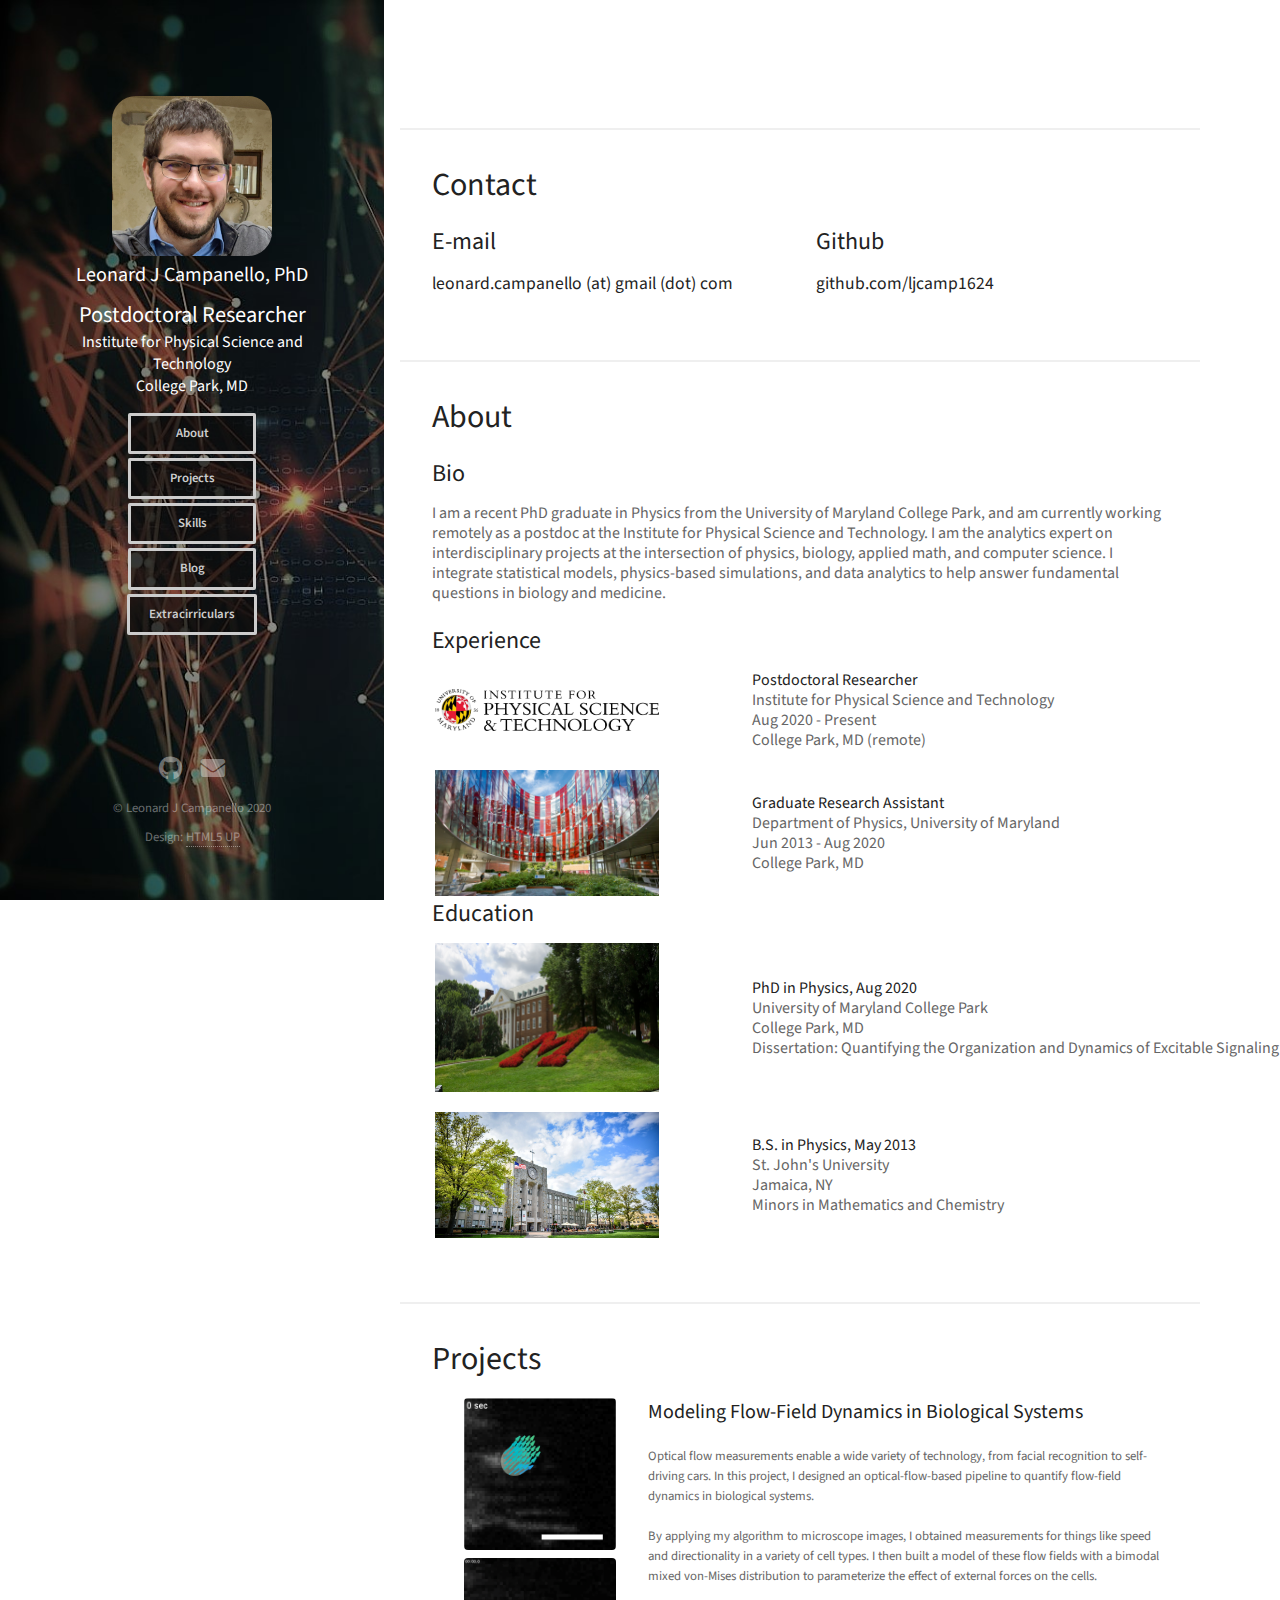
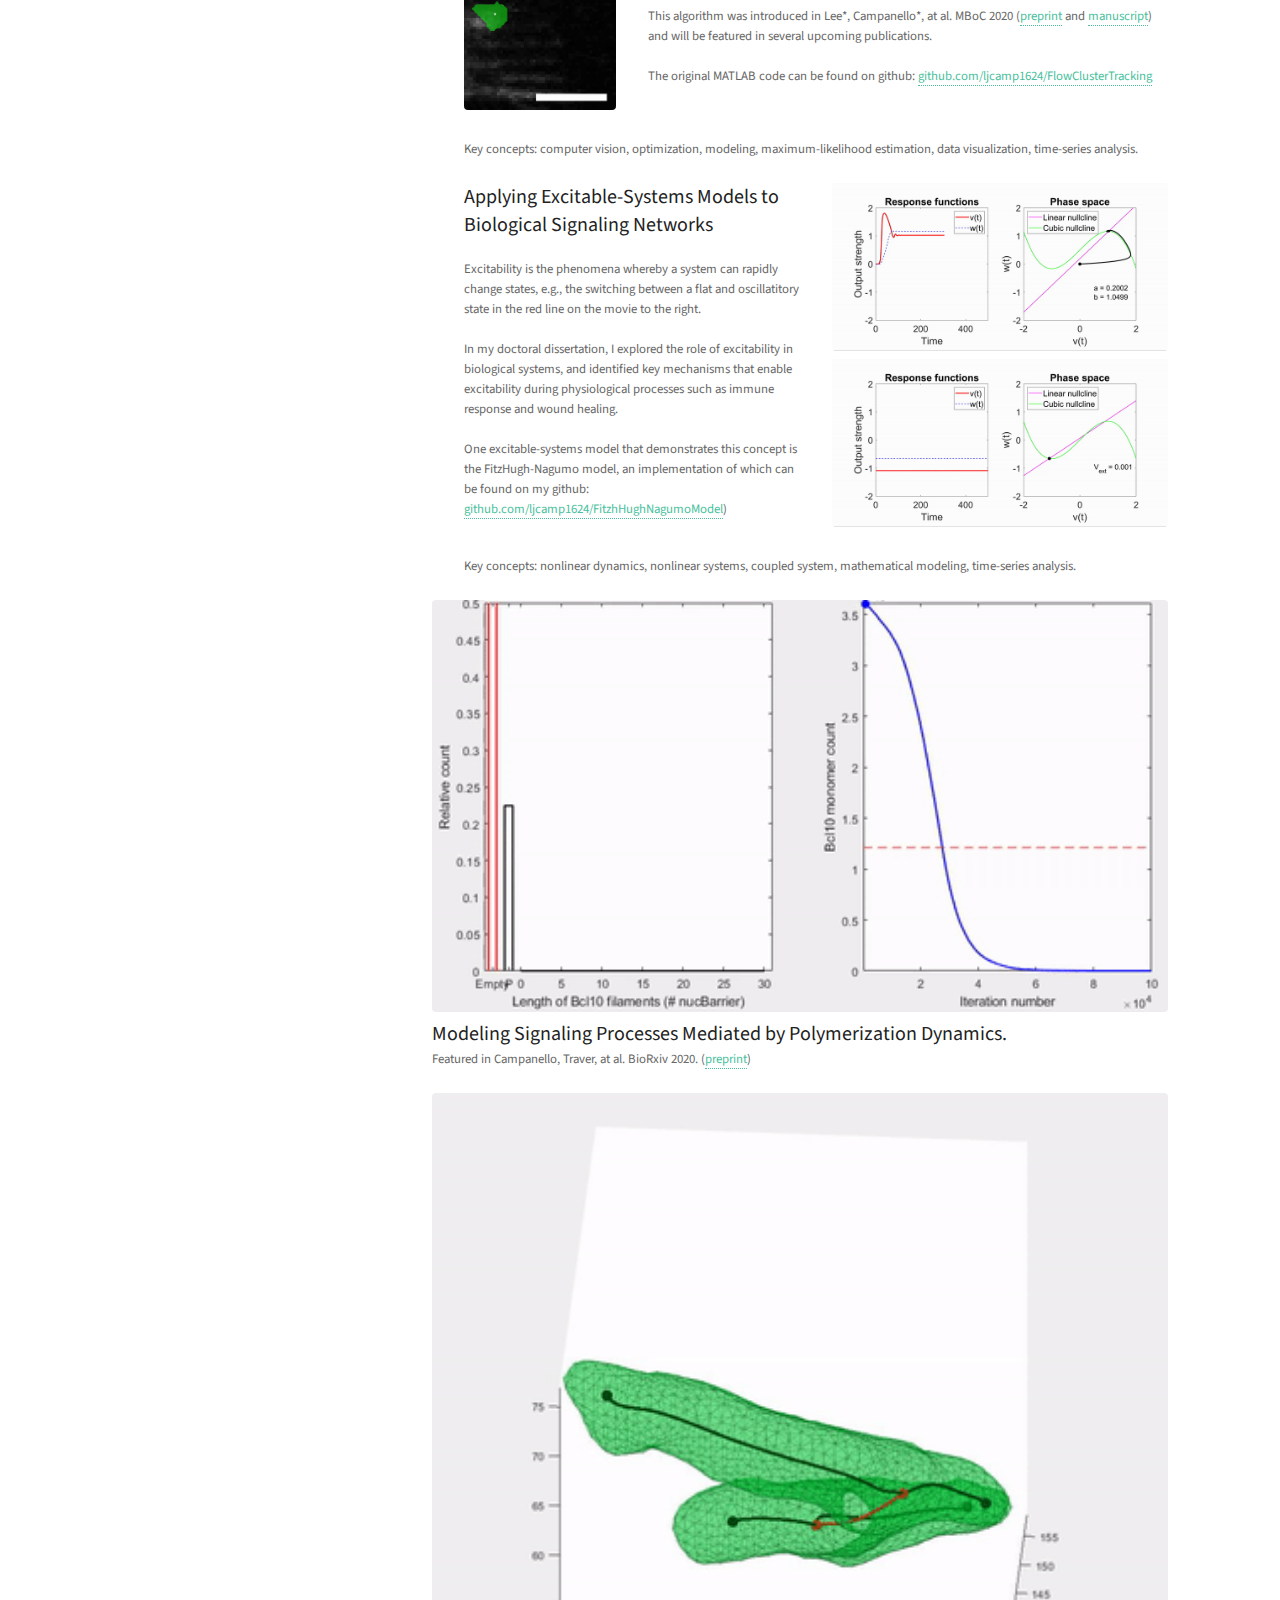
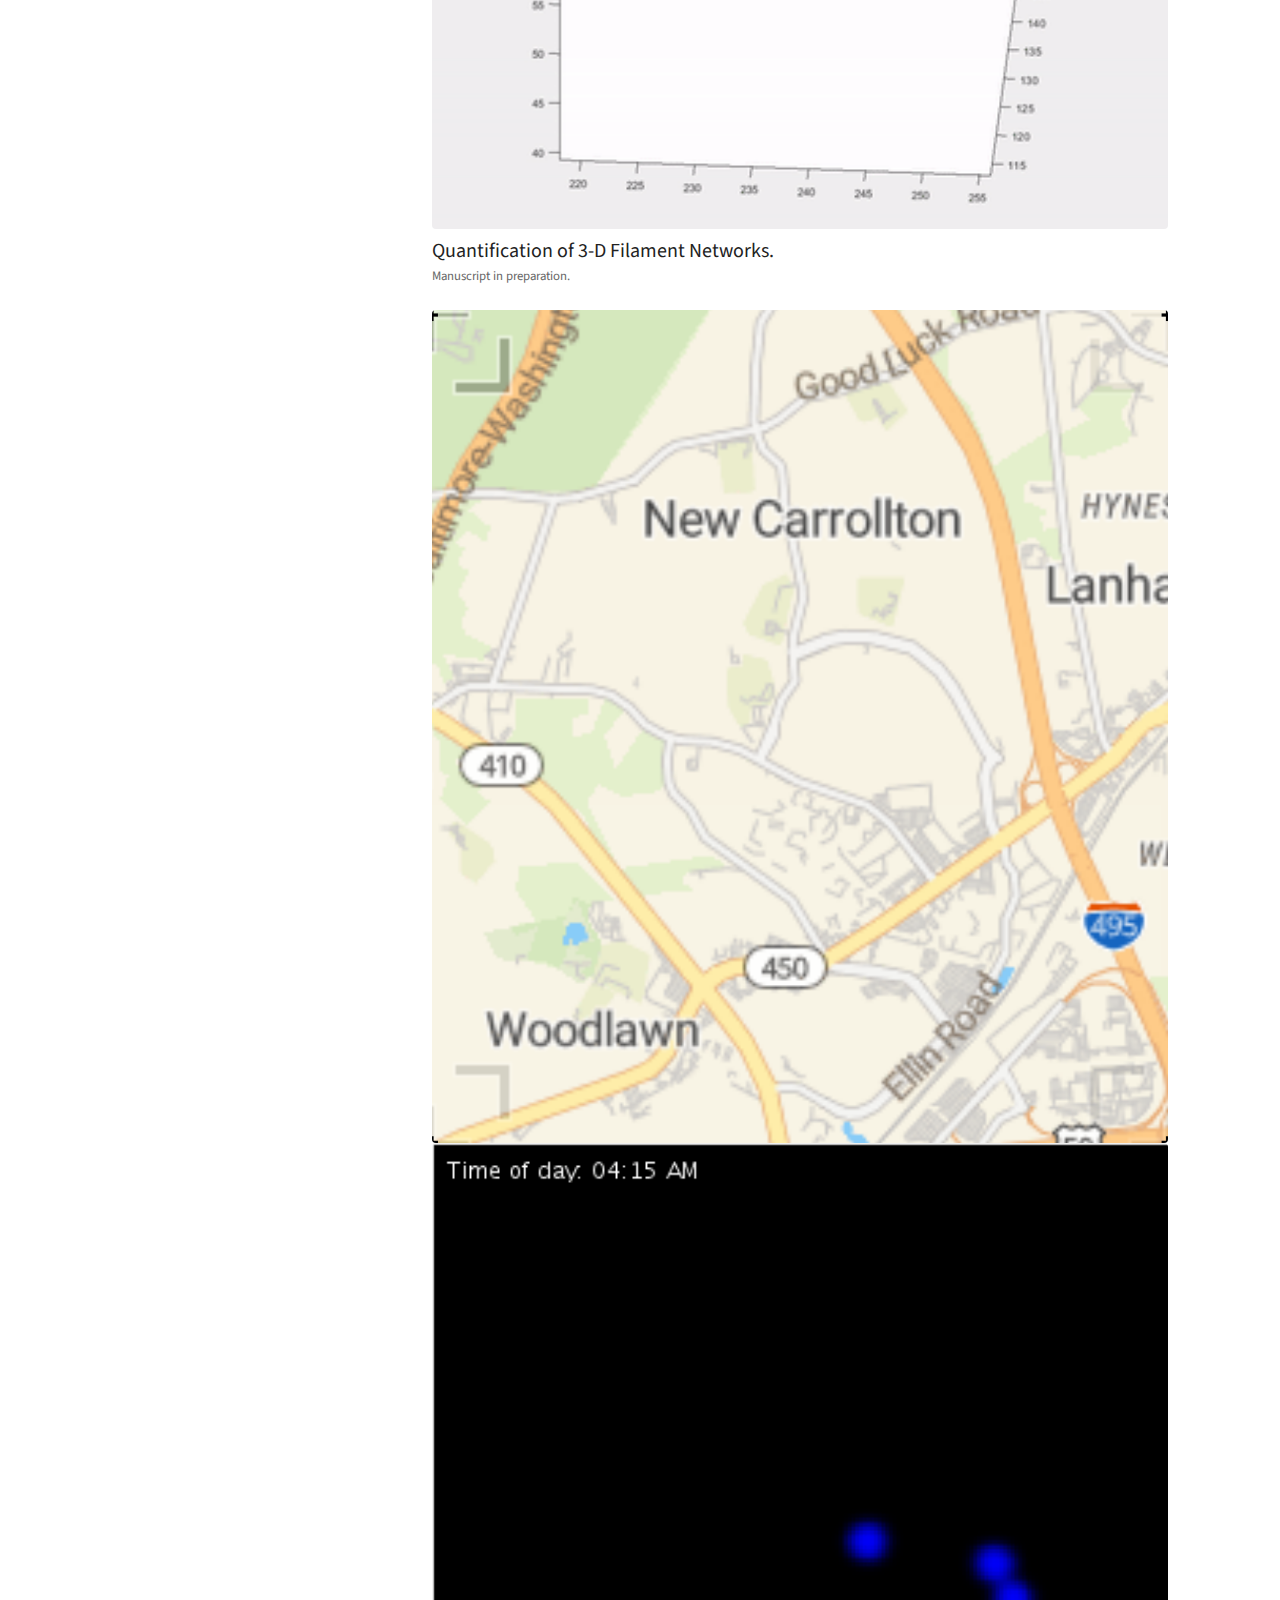
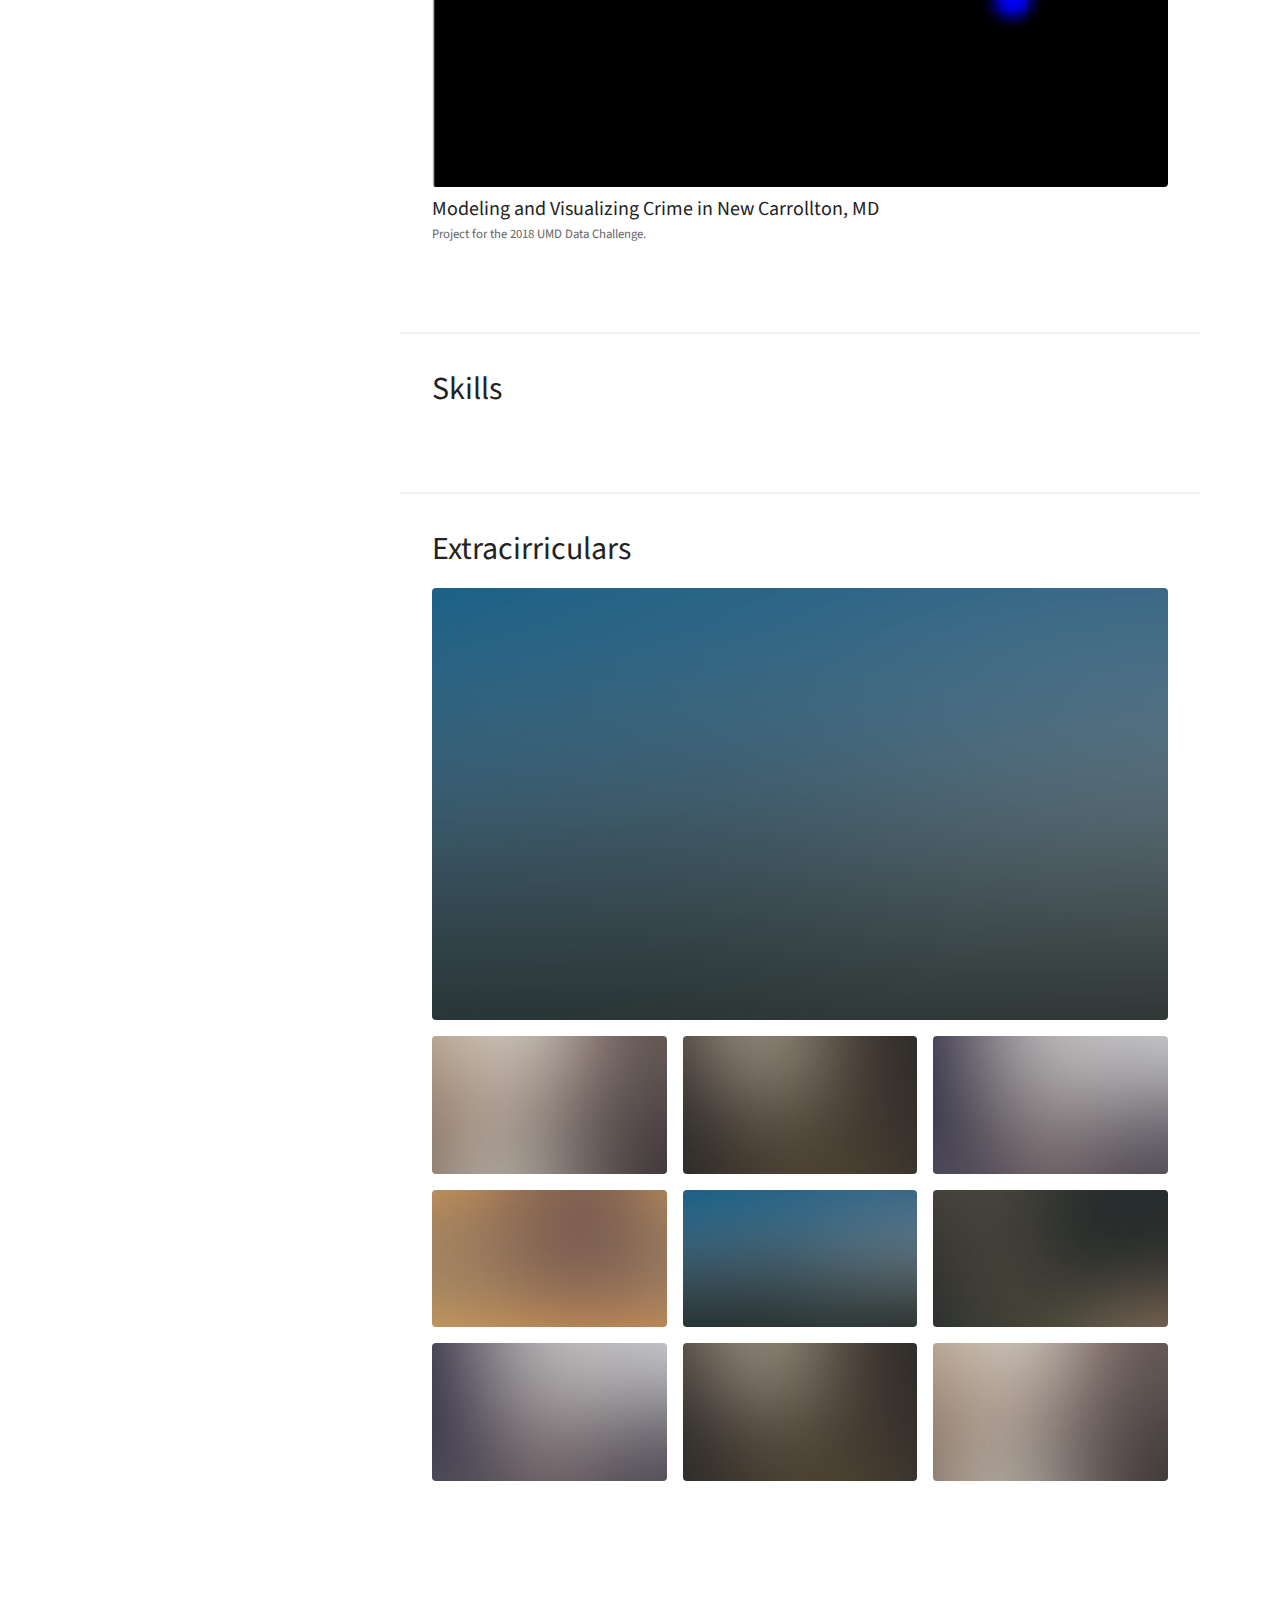
==== index.html @ 5ae31639 "Personal Website" ====
<!DOCTYPE HTML>
<!--
	Strata by HTML5 UP
	html5up.net | @ajlkn
	Free for personal and commercial use under the CCA 3.0 license (html5up.net/license)
-->
<html>
	<head>
		<title>Leonard J Campanello, PhD</title>
		<meta charset="utf-8" />
		<meta name="viewport" content="width=device-width, initial-scale=1, user-scalable=no" />
		<link rel="stylesheet" href="assets/css/main.css" />
	</head>
	<body class="is-preload">

		<!-- Header -->
			<header id="header">
				<div class="inner">
					<img class="image avatar" src="images/LC1.jpg" />
                    <h1>
                        Leonard J Campanello, PhD
                    </h1>
                    <h2>
                        Postdoctoral Researcher
                    </h2>
                    <h3>
                        Institute for Physical Science and Technology
                        <br>
                        College Park, MD
                    </h3>
                    <div class="col-6 col-12-small">
                        <ul class="actions stacked">
                            <li><a href="#about" class="button small">About</a></li>
                            <li><a href="#projects" class="button small">Projects</a></li>
                            <li><a href="#skills" class="button small">Skills</a></li>
                            <li><a href="#blog" class="button small">Blog</a></li>
                            <li><a href="#extracirriculars" class="button small">Extracirriculars</a></li>
                        </ul>
                    </div>
				</div>
			</header>

		<!-- Main -->
			<div id="main">
                
                <!-- Zero -->
					<section id="contact">
                        
                        <header class="major">
							<h2>Contact</h2>
						</header>
                        
                        <div class="row">
                            <div class="col-6">
                                <h2>E-mail</h2>
                                <h4>leonard.campanello (at) gmail (dot) com</h4>
                            </div>
                            <div class="col-6">
                                <h2>Github</h2>
                                <h4>github.com/ljcamp1624</h4>
                            </div>
                       </div>
                        
                </section>

				<!-- One -->
					<section id="about">
                        
						<header class="major">
							<h2>About</h2>
						</header>
                        
                        <h2>Bio</h2>
                        <p>
                            I am a recent PhD graduate in Physics from the University of Maryland College Park, and am currently working remotely as a postdoc at the Institute for Physical Science and Technology. I am the analytics expert on interdisciplinary projects at the intersection of physics, biology, applied math, and computer science. I integrate statistical models, physics-based simulations, and data analytics to help answer fundamental questions in biology and medicine.
                            <br>
                            <br>
                        </p>
                        
                        <h2>Experience</h2>
                        
                        <div class="row">
                            <div class="col-4">
                                <div class="imgIcon">
                                    <span class="imgIconHelper"></span>
                                    <img src="images/ipst.jpg" />
                                </div>
                            </div>
                            <div class="col-7 off-1">
                                <div class="imgIcon">
                                <p>
                                    <strong>
                                        Postdoctoral Researcher
                                    </strong>
                                    <br>
                                    Institute for Physical Science and Technology
                                    <br>
                                    Aug 2020 - Present 
                                    <br>
                                    College Park, MD (remote)
                                </p>
                                    <span class="imgIconHelper"></span>
                                </div>
                            </div>
                        </div>
                        <br>
                        <div class="row">
                            <div class="col-4">
                                <div class="imgIcon">
                                    <span class="imgIconHelper"></span>
                                    <img src="images/psc.jpg" />
                                </div>
                            </div>
                            
                            <div class="col-7 off-1">
                                <div class="imgIcon">
                                <p>
                                    <strong>
                                        Graduate Research Assistant
                                    </strong>
                                    <br>
                                    Department of Physics, University of Maryland
                                    <br>
                                    Jun 2013 - Aug 2020
                                    <br>
                                    College Park, MD
                                </p>
                                    <span class="imgIconHelper"></span> 
                                </div>
                            </div>
                        </div>
                        
                        <h2>Education</h2>
                        
                        <div class="row">
                            <div class="col-4">
                                <div class="imgIcon">
                                    <span class="imgIconHelper"></span>
                                    <img src="images/umd.jpg" />
                                </div>
                            </div>
                            <div class="col-7 off-1">
                                <div class="imgIcon">
                                <p>
                                    <strong>
                                        PhD in Physics, Aug 2020
                                    </strong>
                                    <br>
                                    University of Maryland College Park
                                    <br>
                                    College Park, MD
                                    <br>
                                    Dissertation: Quantifying the Organization and Dynamics of Excitable Signaling Networks
                                </p>
                                    <span class="imgIconHelper"></span> 
                                </div>
                            </div>
                        </div>
                        <br>
                        <div class="row">
                            <div class="col-4">
                                <div class="imgIcon">
                                    <span class="imgIconHelper"></span>
                                    <img src="images/sju.jpg" />
                                </div>
                            </div>
                        
                            <div class="col-7 off-1">
                                <div class="imgIcon">
                                <p>
                                    <strong>
                                        B.S. in Physics, May 2013
                                    </strong>
                                    <br>
                                    St. John's University
                                    <br>
                                    Jamaica, NY
                                    <br>
                                    Minors in Mathematics and Chemistry
                                </p>
                                    <span class="imgIconHelper"></span> 
                                </div>
                            </div>
                        </div>
                        
					</section>

				<!-- Two -->
					<section id="projects">
                        
						<header class="major">
							<h2>Projects</h2>
						</header>
						
                        
                        
                        <!-- flow cluster tracking -->
							<article class="row work-item">
                                <div class="col-3">
                                    <div class="imgIcon">
                                    <a href="" class="image fit thumb">
                                        <img src="images/oftracking.gif"/>
                                    </a>
                                    <a href="" class="image fit thumb">
                                        <img src="images/ofclustering.gif"/>
                                    </a>
                                        <span class="imgIconHelper"></span>
                                    </div>
                                </div>
                                <div class="col-9">
                                    <h3>Modeling Flow-Field Dynamics in Biological Systems</h3>
                                    <p>
                                        <br>
                                        Optical flow measurements enable a wide variety of technology, from facial recognition to self-driving cars. In this project, I designed an optical-flow-based pipeline to quantify flow-field dynamics in biological systems. 
                                        <br><br>
                                        By applying my algorithm to microscope images, I obtained measurements for things like speed and directionality in a variety of cell types. I then built a model of these flow fields with a bimodal mixed von-Mises distribution to parameterize the effect of external forces on the cells. 
                                        <br><br>
                                        This algorithm was introduced in Lee*, Campanello*, at al. MBoC 2020 (<a href="https://www.biorxiv.org/content/10.1101/753681v1">preprint</a> and <a href="https://www.molbiolcell.org/doi/full/10.1091/mbc.E19-11-0614">manuscript</a>) and will be featured in several upcoming publications.
                                        <br><br>
                                        The original MATLAB code can be found on github: <a href="https://github.com/ljcamp1624/FlowClusterTracking">github.com/ljcamp1624/FlowClusterTracking</a>
                                    </p>
                                </div>
                                <div class="col-12">
                                    <p>
                                        Key concepts: computer vision, optimization, modeling, maximum-likelihood estimation, data visualization, time-series analysis.
                                    </p>
                                </div>
							</article>
                        
                        
                        
                        
                        
                        <!-- excitability -->
                            <article class="row work-item">
                                <div class="col-6">
                                    <h3>Applying Excitable-Systems Models to Biological Signaling Networks</h3>
                                    <p>
                                        <br>
                                        Excitability is the phenomena whereby a system can rapidly change states, e.g., the switching between a flat and oscillatitory state in the red line on the movie to the right.
                                        <br><br>
                                        In my doctoral dissertation, I explored the role of excitability in biological systems, and identified key mechanisms that enable excitability during physiological processes such as immune response and wound healing.
                                        <br><br>
                                        One excitable-systems model that demonstrates this concept is the FitzHugh-Nagumo model, an implementation of which can be found on my github: <a href="https://github.com/ljcamp1624/FitzhHughNagumoModel">github.com/ljcamp1624/FitzhHughNagumoModel</a>)
                                        <br><br>
                                    </p>
                                </div>
                                <div class="col-6">
                                    <div class="imgIcon">
                                    <a href="images/fhnosc.gif" class="image fit thumb">
                                        <img src="images/fhnosc.gif"/>
                                    </a>
                                        <a href="images/fhndig.gif" class="image fit thumb">
                                        <img src="images/fhndig.gif"/>
                                    </a>
                                        <span class="imgIconHelper"></span>
                                    </div>
                                </div>
                                <div class="col-12">
                                    <p style="text-align: center;">
                                        Key concepts: nonlinear dynamics, nonlinear systems, coupled system, mathematical modeling, time-series analysis.
                                    </p>
                                </div>
							</article>
                            
							<article class="col-8 col-12-xsmall work-item">
								<a href="images/bcl10sim.gif" class="image fit thumb"><img src="images/bcl10sim.gif" alt="" /></a>
								<h3>Modeling Signaling Processes Mediated by Polymerization Dynamics.</h3>
                                <p>Featured in Campanello, Traver, at al. BioRxiv 2020. (<a href="https://www.biorxiv.org/content/10.1101/2020.05.28.120907v1">preprint</a>)</p>
							</article>
                            
                            <article class="col-6 col-12-xsmall work-item">
								<a href="images/bcl10structure.gif" class="image fit thumb"><img src="images/bcl10structure.gif" alt="" /></a>
								<h3>Quantification of 3-D Filament Networks.</h3>
                                <p>Manuscript in preparation.</p>
							</article>
                            
                            
                            
                            <article class="col-6 col-12-xsmall work-item">
								<a href="" class="image fit thumb">
                                    <img src="images/map.jpg" alt="" />
                                    <img src="images/map.gif" alt="" />
                                </a>
								<h3>Modeling and Visualizing Crime in New Carrollton, MD</h3>
                                <p>Project for the 2018 UMD Data Challenge.</p>
							</article>
                            
                            <!--
                            <div class="col-4 off-4 actions">
				                <a href="#" class="button">Full Portfolio on Github</a>
                            </div>
                            -->
						
					</section>

				<!-- Three -->
					<section id="extracirriculars">
                        
						<header class="major">
							<h2>Skills</h2>
						</header>
                    </section>
                        
                <!-- Four -->
					<section id="four">
						<header class="major">
							<h2>Extracirriculars</h2>
						</header>
                        
                        
                        <div class="box alt">
                            <div class="row gtr-50 gtr-uniform">
                                <div class="col-12"><span class="image fit"><img src="images/fulls/05.jpg" alt="" /></span></div>
                                <div class="col-4"><span class="image fit"><img src="images/thumbs/01.jpg" alt="" /></span></div>
                                <div class="col-4"><span class="image fit"><img src="images/thumbs/02.jpg" alt="" /></span></div>
                                <div class="col-4"><span class="image fit"><img src="images/thumbs/03.jpg" alt="" /></span></div>
                                <div class="col-4"><span class="image fit"><img src="images/thumbs/04.jpg" alt="" /></span></div>
                                <div class="col-4"><span class="image fit"><img src="images/thumbs/05.jpg" alt="" /></span></div>
                                <div class="col-4"><span class="image fit"><img src="images/thumbs/06.jpg" alt="" /></span></div>
                                <div class="col-4"><span class="image fit"><img src="images/thumbs/03.jpg" alt="" /></span></div>
                                <div class="col-4"><span class="image fit"><img src="images/thumbs/02.jpg" alt="" /></span></div>
                                <div class="col-4"><span class="image fit"><img src="images/thumbs/01.jpg" alt="" /></span></div>
                            </div>
                        </div>
                    </section>
                        
					

				<!-- Extras -->
				<!--
					<section id="blog">
						<h2>Elements</h2>

						<section>
							<pre><code>i = 0;

while (!deck.isInOrder()) {
print 'Iteration ' + i;
deck.shuffle();
i++;
}

print 'It took ' + i + ' iterations to sort the deck.';
                            </code></pre>
						</section>

						<section>
							<h4>Lists</h4>
							<div class="row">
								<div class="col-6 col-12-xsmall">
									<h5>Unordered</h5>
									<ul>
										<li>Dolor pulvinar etiam magna etiam.</li>
										<li>Sagittis adipiscing lorem eleifend.</li>
										<li>Felis enim feugiat dolore viverra.</li>
									</ul>
									<h5>Alternate</h5>
									<ul class="alt">
										<li>Dolor pulvinar etiam magna etiam.</li>
										<li>Sagittis adipiscing lorem eleifend.</li>
										<li>Felis enim feugiat dolore viverra.</li>
									</ul>
								</div>
								<div class="col-6 col-12-xsmall">
									<h5>Ordered</h5>
									<ol>
										<li>Dolor pulvinar etiam magna etiam.</li>
										<li>Etiam vel felis at lorem sed viverra.</li>
										<li>Felis enim feugiat dolore viverra.</li>
										<li>Dolor pulvinar etiam magna etiam.</li>
										<li>Etiam vel felis at lorem sed viverra.</li>
										<li>Felis enim feugiat dolore viverra.</li>
									</ol>
									<h5>Icons</h5>
									<ul class="icons">
										<li><a href="#" class="icon brands fa-twitter"><span class="label">Twitter</span></a></li>
										<li><a href="#" class="icon brands fa-facebook-f"><span class="label">Facebook</span></a></li>
										<li><a href="#" class="icon brands fa-instagram"><span class="label">Instagram</span></a></li>
										<li><a href="#" class="icon brands fa-github"><span class="label">Github</span></a></li>
										<li><a href="#" class="icon brands fa-dribbble"><span class="label">Dribbble</span></a></li>
										<li><a href="#" class="icon brands fa-tumblr"><span class="label">Tumblr</span></a></li>
									</ul>
								</div>
							</div>
							<h5>Actions</h5>
							<ul class="actions">
								<li><a href="#" class="button primary">Default</a></li>
								<li><a href="#" class="button">Default</a></li>
							</ul>
							<ul class="actions small">
								<li><a href="#" class="button primary small">Small</a></li>
								<li><a href="#" class="button small">Small</a></li>
							</ul>
							<div class="row">
								<div class="col-6 col-12-small">
									<ul class="actions stacked">
										<li><a href="#" class="button primary">Default</a></li>
										<li><a href="#" class="button">Default</a></li>
									</ul>
								</div>
								<div class="col-6 col-12-small">
									<ul class="actions stacked">
										<li><a href="#" class="button primary small">Small</a></li>
										<li><a href="#" class="button small">Small</a></li>
									</ul>
								</div>
								<div class="col-6 col-12-small">
									<ul class="actions stacked">
										<li><a href="#" class="button primary fit">Default</a></li>
										<li><a href="#" class="button fit">Default</a></li>
									</ul>
								</div>
								<div class="col-6 col-12-small">
									<ul class="actions stacked">
										<li><a href="#" class="button primary small fit">Small</a></li>
										<li><a href="#" class="button small fit">Small</a></li>
									</ul>
								</div>
							</div>
						</section>

						<section>
							<h4>Table</h4>
							<h5>Default</h5>
							<div class="table-wrapper">
								<table>
									<thead>
										<tr>
											<th>Name</th>
											<th>Description</th>
											<th>Price</th>
										</tr>
									</thead>
									<tbody>
										<tr>
											<td>Item One</td>
											<td>Ante turpis integer aliquet porttitor.</td>
											<td>29.99</td>
										</tr>
										<tr>
											<td>Item Two</td>
											<td>Vis ac commodo adipiscing arcu aliquet.</td>
											<td>19.99</td>
										</tr>
										<tr>
											<td>Item Three</td>
											<td> Morbi faucibus arcu accumsan lorem.</td>
											<td>29.99</td>
										</tr>
										<tr>
											<td>Item Four</td>
											<td>Vitae integer tempus condimentum.</td>
											<td>19.99</td>
										</tr>
										<tr>
											<td>Item Five</td>
											<td>Ante turpis integer aliquet porttitor.</td>
											<td>29.99</td>
										</tr>
									</tbody>
									<tfoot>
										<tr>
											<td colspan="2"></td>
											<td>100.00</td>
										</tr>
									</tfoot>
								</table>
							</div>

							<h5>Alternate</h5>
							<div class="table-wrapper">
								<table class="alt">
									<thead>
										<tr>
											<th>Name</th>
											<th>Description</th>
											<th>Price</th>
										</tr>
									</thead>
									<tbody>
										<tr>
											<td>Item One</td>
											<td>Ante turpis integer aliquet porttitor.</td>
											<td>29.99</td>
										</tr>
										<tr>
											<td>Item Two</td>
											<td>Vis ac commodo adipiscing arcu aliquet.</td>
											<td>19.99</td>
										</tr>
										<tr>
											<td>Item Three</td>
											<td> Morbi faucibus arcu accumsan lorem.</td>
											<td>29.99</td>
										</tr>
										<tr>
											<td>Item Four</td>
											<td>Vitae integer tempus condimentum.</td>
											<td>19.99</td>
										</tr>
										<tr>
											<td>Item Five</td>
											<td>Ante turpis integer aliquet porttitor.</td>
											<td>29.99</td>
										</tr>
									</tbody>
									<tfoot>
										<tr>
											<td colspan="2"></td>
											<td>100.00</td>
										</tr>
									</tfoot>
								</table>
							</div>
						</section>

						<section>
							<h4>Buttons</h4>
							<ul class="actions">
								<li><a href="#" class="button primary">Primary</a></li>
								<li><a href="#" class="button">Default</a></li>
							</ul>
							<ul class="actions">
								<li><a href="#" class="button large">Large</a></li>
								<li><a href="#" class="button">Default</a></li>
								<li><a href="#" class="button small">Small</a></li>
							</ul>
							<ul class="actions fit">
								<li><a href="#" class="button primary fit">Fit</a></li>
								<li><a href="#" class="button fit">Fit</a></li>
							</ul>
							<ul class="actions fit small">
								<li><a href="#" class="button primary fit small">Fit + Small</a></li>
								<li><a href="#" class="button fit small">Fit + Small</a></li>
							</ul>
							<ul class="actions">
								<li><a href="#" class="button primary icon solid fa-download">Icon</a></li>
								<li><a href="#" class="button icon solid fa-download">Icon</a></li>
							</ul>
							<ul class="actions">
								<li><span class="button primary disabled">Primary</span></li>
								<li><span class="button disabled">Default</span></li>
							</ul>
						</section>

						<section>
							<h4>Form</h4>
							<form method="post" action="#">
								<div class="row gtr-uniform gtr-50">
									<div class="col-6 col-12-xsmall">
										<input type="text" name="demo-name" id="demo-name" value="" placeholder="Name" />
									</div>
									<div class="col-6 col-12-xsmall">
										<input type="email" name="demo-email" id="demo-email" value="" placeholder="Email" />
									</div>
									<div class="col-12">
										<select name="demo-category" id="demo-category">
											<option value="">- Category -</option>
											<option value="1">Manufacturing</option>
											<option value="1">Shipping</option>
											<option value="1">Administration</option>
											<option value="1">Human Resources</option>
										</select>
									</div>
									<div class="col-4 col-12-small">
										<input type="radio" id="demo-priority-low" name="demo-priority" checked>
										<label for="demo-priority-low">Low Priority</label>
									</div>
									<div class="col-4 col-12-small">
										<input type="radio" id="demo-priority-normal" name="demo-priority">
										<label for="demo-priority-normal">Normal Priority</label>
									</div>
									<div class="col-4 col-12-small">
										<input type="radio" id="demo-priority-high" name="demo-priority">
										<label for="demo-priority-high">High Priority</label>
									</div>
									<div class="col-6 col-12-small">
										<input type="checkbox" id="demo-copy" name="demo-copy">
										<label for="demo-copy">Email me a copy of this message</label>
									</div>
									<div class="col-6 col-12-small">
										<input type="checkbox" id="demo-human" name="demo-human" checked>
										<label for="demo-human">I am a human and not a robot</label>
									</div>
									<div class="col-12">
										<textarea name="demo-message" id="demo-message" placeholder="Enter your message" rows="6"></textarea>
									</div>
									<div class="col-12">
										<ul class="actions">
											<li><input type="submit" value="Send Message" class="primary" /></li>
											<li><input type="reset" value="Reset" /></li>
										</ul>
									</div>
								</div>
							</form>
						</section>

						<section>
							<h4>Image</h4>
							<h5>Fit</h5>
							<div class="box alt">
								<div class="row gtr-50 gtr-uniform">
									<div class="col-12"><span class="image fit"><img src="images/fulls/05.jpg" alt="" /></span></div>
									<div class="col-4"><span class="image fit"><img src="images/thumbs/01.jpg" alt="" /></span></div>
									<div class="col-4"><span class="image fit"><img src="images/thumbs/02.jpg" alt="" /></span></div>
									<div class="col-4"><span class="image fit"><img src="images/thumbs/03.jpg" alt="" /></span></div>
									<div class="col-4"><span class="image fit"><img src="images/thumbs/04.jpg" alt="" /></span></div>
									<div class="col-4"><span class="image fit"><img src="images/thumbs/05.jpg" alt="" /></span></div>
									<div class="col-4"><span class="image fit"><img src="images/thumbs/06.jpg" alt="" /></span></div>
									<div class="col-4"><span class="image fit"><img src="images/thumbs/03.jpg" alt="" /></span></div>
									<div class="col-4"><span class="image fit"><img src="images/thumbs/02.jpg" alt="" /></span></div>
									<div class="col-4"><span class="image fit"><img src="images/thumbs/01.jpg" alt="" /></span></div>
								</div>
							</div>
							<h5>Left &amp; Right</h5>
							<p><span class="image left"><img src="images/avatar.jpg" alt="" /></span>Fringilla nisl. Donec accumsan interdum nisi, quis tincidunt felis sagittis eget. tempus euismod. Vestibulum ante ipsum primis in faucibus vestibulum. Blandit adipiscing eu felis iaculis volutpat ac adipiscing accumsan eu faucibus. Integer ac pellentesque praesent tincidunt felis sagittis eget. tempus euismod. Vestibulum ante ipsum primis in faucibus vestibulum. Blandit adipiscing eu felis iaculis volutpat ac adipiscing accumsan eu faucibus. Integer ac pellentesque praesent. Donec accumsan interdum nisi, quis tincidunt felis sagittis eget. tempus euismod. Vestibulum ante ipsum primis in faucibus vestibulum. Blandit adipiscing eu felis iaculis volutpat ac adipiscing accumsan eu faucibus. Integer ac pellentesque praesent tincidunt felis sagittis eget. tempus euismod. Vestibulum ante ipsum primis in faucibus vestibulum. Blandit adipiscing eu felis iaculis volutpat ac adipiscing accumsan eu faucibus. Integer ac pellentesque praesent.</p>
							<p><span class="image right"><img src="images/avatar.jpg" alt="" /></span>Fringilla nisl. Donec accumsan interdum nisi, quis tincidunt felis sagittis eget. tempus euismod. Vestibulum ante ipsum primis in faucibus vestibulum. Blandit adipiscing eu felis iaculis volutpat ac adipiscing accumsan eu faucibus. Integer ac pellentesque praesent tincidunt felis sagittis eget. tempus euismod. Vestibulum ante ipsum primis in faucibus vestibulum. Blandit adipiscing eu felis iaculis volutpat ac adipiscing accumsan eu faucibus. Integer ac pellentesque praesent. Donec accumsan interdum nisi, quis tincidunt felis sagittis eget. tempus euismod. Vestibulum ante ipsum primis in faucibus vestibulum. Blandit adipiscing eu felis iaculis volutpat ac adipiscing accumsan eu faucibus. Integer ac pellentesque praesent tincidunt felis sagittis eget. tempus euismod. Vestibulum ante ipsum primis in faucibus vestibulum. Blandit adipiscing eu felis iaculis volutpat ac adipiscing accumsan eu faucibus. Integer ac pellentesque praesent.</p>
						</section>

					</section>
				

			</div>
            -->
        <!-- Footer -->
			<footer id="footer">
				<div class="inner">
					<ul class="icons">
						<li><a href="http://github.com/ljcamp1624" class="icon brands fa-github"><span class="label">Github</span></a></li>
						<li><a href="leonard.campanello@gmail.com" class="icon solid fa-envelope"><span class="label">Email</span></a></li>
					</ul>
					<ul class="copyright">
						<li>&copy; Leonard J Campanello 2020</li><li>Design: <a href="http://html5up.net">HTML5 UP</a></li>
					</ul>
				</div>
			</footer>

		<!-- Scripts -->
			<script src="assets/js/jquery.min.js"></script>
			<script src="assets/js/jquery.poptrox.min.js"></script>
			<script src="assets/js/browser.min.js"></script>
			<script src="assets/js/breakpoints.min.js"></script>
			<script src="assets/js/util.js"></script>
			<script src="assets/js/main.js"></script>

	</body>
</html>
---- assets/css/main.css ----
@import url("fontawesome-all.min.css");
@import url("https://fonts.googleapis.com/css?family=Source+Sans+Pro:400,400italic");

/*
	Strata by HTML5 UP
	html5up.net | @ajlkn
	Free for personal and commercial use under the CCA 3.0 license (html5up.net/license)
*/

html, body, div, span, applet, object,
iframe, h1, h2, h3, h4, h5, h6, p, blockquote,
pre, a, abbr, acronym, address, big, cite,
code, del, dfn, em, img, ins, kbd, q, s, samp,
small, strike, strong, sub, sup, tt, var, b,
u, i, center, dl, dt, dd, ol, ul, li, fieldset,
form, label, legend, table, caption, tbody,
tfoot, thead, tr, th, td, article, aside,
canvas, details, embed, figure, figcaption,
footer, header, hgroup, menu, nav, output, ruby,
section, summary, time, mark, audio, video {
	margin: 0;
	padding: 0;
	border: 0;
	font-size: 100%;
    font: inherit;}
	/*vertical-align: baseline;}*/

article, aside, details, figcaption, figure,
footer, header, hgroup, menu, nav, section {
	display: block;}

body {
	line-height: 1;
}

ol, ul {
	list-style: none;
}

blockquote, q {
	quotes: none;
}

	blockquote:before, blockquote:after, q:before, q:after {
		content: '';
		content: none;
	}

table {
	border-collapse: collapse;
	border-spacing: 0;
}

body {
	-webkit-text-size-adjust: none;
}

mark {
	background-color: transparent;
	color: inherit;
}

input::-moz-focus-inner {
	border: 0;
	padding: 0;
}

input, select, textarea {
	-moz-appearance: none;
	-webkit-appearance: none;
	-ms-appearance: none;
	appearance: none;
}

/* Added by LC */

    .imgIcon {
        width: 100%;
        height: 100%;
        white-space: nowrap;
        text-align: left;
        margin: 0;
    }

    .imgIconHelper {
        display: inline-block;
        height: 100%;
        vertical-align: middle;
    }

    .imgIcon img {
        vertical-align: middle;
        max-width: 100%;
        max-height: 100%;
    }

    .imgIcon p {
        vertical-align: middle;
    }

    .mapBG {
        
    }

    .mapBG img {
        background-image: url("images/map.jpg");
        opacity: 50%;
    }

/* Basic */

	html {
		box-sizing: border-box;
	}

	*, *:before, *:after {
		box-sizing: inherit;
	}

	body {
		background: #fff;
	}

		body.is-preload *, body.is-preload *:before, body.is-preload *:after {
			-moz-animation: none !important;
			-webkit-animation: none !important;
			-ms-animation: none !important;
			animation: none !important;
			-moz-transition: none !important;
			-webkit-transition: none !important;
			-ms-transition: none !important;
			transition: none !important;
		}

	body, input, select, textarea {
		color: #666666;
		font-family: "Source Sans Pro", Helvetica, sans-serif;
		font-size: 16pt;
		font-weight: 400;
		line-height: 1.25em;
	}

	a {
		-moz-transition: color 0.2s ease-in-out, border-color 0.2s ease-in-out;
		-webkit-transition: color 0.2s ease-in-out, border-color 0.2s ease-in-out;
		-ms-transition: color 0.2s ease-in-out, border-color 0.2s ease-in-out;
		transition: color 0.2s ease-in-out, border-color 0.2s ease-in-out;
		border-bottom: dotted 1px;
		color: #49bf9d;
		text-decoration: none;
	}

		a:hover {
			border-bottom-color: transparent;
			color: #49bf9d !important;
			text-decoration: none;
		}

	strong, b {
		color: #222222;
		font-weight: 400;
	}

	em, i {
		font-style: italic;
	}

	p {
		padding: 0;
        display: inline-block
	}

	h1, h2, h3, h4, h5, h6 {
		color: #222222;
		font-weight: 400;
		line-height: normal;
		margin: 0em 0 0.5em 0;
	}

		h1 a, h2 a, h3 a, h4 a, h5 a, h6 a {
			color: inherit;
			text-decoration: none;
		}

	h1 {
		font-size: 2em;
		line-height: normal;
	}

	h2 {
		font-size: 1.5em;
		line-height: normal;
	}

	h3 {
		font-size: 1.25em;
		line-height: normal;
	}

	h4 {
		font-size: 1.1em;
		line-height: normal;
	}

	h5 {
		font-size: 0.9em;
		line-height: normal;
	}

	h6 {
		font-size: 0.7em;
		line-height: normal;
        padding: 2em;
	}

	sub {
		font-size: 0.8em;
		position: relative;
		top: 0.5em;
	}

	sup {
		font-size: 0.8em;
		position: relative;
		top: -0.5em;
	}

	hr {
		border: 0;
		border-bottom: solid 2px #efefef;
		margin: 2em 0;
	}

		hr.major {
			margin: 3em 0;
		}

	blockquote {
		border-left: solid 6px #efefef;
		font-style: italic;
		margin: 0 0 2em 0;
		padding: 0.5em 0 0.5em 1.5em;
	}

	code {
		background: #f7f7f7;
		border-radius: 0.35em;
		border: solid 2px #efefef;
		font-family: "Courier New", monospace;
		font-size: 0.9em;
		margin: 0 0.25em;
		padding: 0.25em 0.65em;
	}

	pre {
		-webkit-overflow-scrolling: touch;
		font-family: "Courier New", monospace;
		font-size: 0.9em;
		margin: 0 0 2em 0;
	}

		pre code {
			display: block;
			line-height: 1.75em;
			padding: 1em 1.5em;
			overflow-x: auto;
		}

	.align-left {
		text-align: left;
	}

	.align-center {
		text-align: center;
	}

	.align-right {
		text-align: right;
	}

/* Container */

	.container {
		margin: 0 auto;
		max-width: calc(100% - 4em);
		width: 100%;
	}

		.container.xsmall {
			width: 25%;
		}

		.container.small {
			width: 50%;
		}

		.container.medium {
			width: 75%;
		}

		.container.large {
			width: 125%;
		}

		.container.xlarge {
			width: 150%;
		}

		.container.max {
			width: 100%;
		}

		@media screen and (max-width: 980px) {

			.container {
				width: 100% !important;
				max-width: 100% !important;
			}

		}

		@media screen and (max-width: 480px) {

			.container {
				max-width: calc(100% - 3em);
			}

		}

/* Row */

	.row {
		display: flex;
		flex-wrap: wrap;
		box-sizing: border-box;
		align-items: stretch;
	}

		.row > * {
			box-sizing: border-box;
		}

		.row.gtr-uniform > * > :last-child {
			margin-bottom: 0;
		}

		.row.aln-left {
			justify-content: flex-start;
		}

		.row.aln-center {
			justify-content: center;
		}

		.row.aln-right {
			justify-content: flex-end;
		}

		.row.aln-top {
			align-items: flex-start;
		}

		.row.aln-middle {
			align-items: center;
		}

		.row.aln-bottom {
			align-items: flex-end;
		}

		.row > .imp {
			order: -1;
		}

		.row > .col-1 {
			width: 8.33333%;
		}

		.row > .off-1 {
			margin-left: 8.33333%;
		}

		.row > .col-2 {
			width: 16.66667%;
		}

		.row > .off-2 {
			margin-left: 16.66667%;
		}

		.row > .col-3 {
			width: 25%;
		}

		.row > .off-3 {
			margin-left: 25%;
		}

		.row > .col-4 {
			width: 33.33333%;
		}

		.row > .off-4 {
			margin-left: 33.33333%;
		}

		.row > .col-5 {
			width: 41.66667%;
		}

		.row > .off-5 {
			margin-left: 41.66667%;
		}

		.row > .col-6 {
			width: 50%;
		}

		.row > .off-6 {
			margin-left: 50%;
		}

		.row > .col-7 {
			width: 58.33333%;
		}

		.row > .off-7 {
			margin-left: 58.33333%;
		}

		.row > .col-8 {
			width: 66.66667%;
		}

		.row > .off-8 {
			margin-left: 66.66667%;
		}

		.row > .col-9 {
			width: 75%;
		}

		.row > .off-9 {
			margin-left: 75%;
		}

		.row > .col-10 {
			width: 83.33333%;
		}

		.row > .off-10 {
			margin-left: 83.33333%;
		}

		.row > .col-11 {
			width: 91.66667%;
		}

		.row > .off-11 {
			margin-left: 91.66667%;
		}

		.row > .col-12 {
			width: 100%;
		}

		.row > .off-12 {
			margin-left: 100%;
		}

		.row.gtr-0 {
			margin-top: 0;
			margin-left: 0em;
		}

			.row.gtr-0 > * {
				padding: 0 0 0 0em;
			}

			.row.gtr-0.gtr-uniform {
				margin-top: 0em;
			}

				.row.gtr-0.gtr-uniform > * {
					padding-top: 0em;
				}

		.row.gtr-25 {
			margin-top: 0;
			margin-left: -0.625em;
		}

			.row.gtr-25 > * {
				padding: 0 0 0 0.625em;
			}

			.row.gtr-25.gtr-uniform {
				margin-top: -0.625em;
			}

				.row.gtr-25.gtr-uniform > * {
					padding-top: 0.625em;
				}

		.row.gtr-50 {
			margin-top: 0;
			margin-left: -1.25em;
		}

			.row.gtr-50 > * {
				padding: 0 0 0 1.25em;
			}

			.row.gtr-50.gtr-uniform {
				margin-top: -1.25em;
			}

				.row.gtr-50.gtr-uniform > * {
					padding-top: 1.25em;
				}

		.row {
			margin-top: 0;
			margin-left: -2.5em;
		}

			.row > * {
				padding: 0 0 0 2.5em;
			}

			.row.gtr-uniform {
				margin-top: -2.5em;
			}

				.row.gtr-uniform > * {
					padding-top: 2.5em;
				}

		.row.gtr-150 {
			margin-top: 0;
			margin-left: -3.75em;
		}

			.row.gtr-150 > * {
				padding: 0 0 0 3.75em;
			}

			.row.gtr-150.gtr-uniform {
				margin-top: -3.75em;
			}

				.row.gtr-150.gtr-uniform > * {
					padding-top: 3.75em;
				}

		.row.gtr-200 {
			margin-top: 0;
			margin-left: -5em;
		}

			.row.gtr-200 > * {
				padding: 0 0 0 5em;
			}

			.row.gtr-200.gtr-uniform {
				margin-top: -5em;
			}

				.row.gtr-200.gtr-uniform > * {
					padding-top: 5em;
				}

		@media screen and (max-width: 1800px) {

			.row {
				display: flex;
				flex-wrap: wrap;
				box-sizing: border-box;
				align-items: stretch;
			}

				.row > * {
					box-sizing: border-box;
				}

				.row.gtr-uniform > * > :last-child {
					margin-bottom: 0;
				}

				.row.aln-left {
					justify-content: flex-start;
				}

				.row.aln-center {
					justify-content: center;
				}

				.row.aln-right {
					justify-content: flex-end;
				}

				.row.aln-top {
					align-items: flex-start;
				}

				.row.aln-middle {
					align-items: center;
				}

				.row.aln-bottom {
					align-items: flex-end;
				}

				.row > .imp-xlarge {
					order: -1;
				}

				.row > .col-1-xlarge {
					width: 8.33333%;
				}

				.row > .off-1-xlarge {
					margin-left: 8.33333%;
				}

				.row > .col-2-xlarge {
					width: 16.66667%;
				}

				.row > .off-2-xlarge {
					margin-left: 16.66667%;
				}

				.row > .col-3-xlarge {
					width: 25%;
				}

				.row > .off-3-xlarge {
					margin-left: 25%;
				}

				.row > .col-4-xlarge {
					width: 33.33333%;
				}

				.row > .off-4-xlarge {
					margin-left: 33.33333%;
				}

				.row > .col-5-xlarge {
					width: 41.66667%;
				}

				.row > .off-5-xlarge {
					margin-left: 41.66667%;
				}

				.row > .col-6-xlarge {
					width: 50%;
				}

				.row > .off-6-xlarge {
					margin-left: 50%;
				}

				.row > .col-7-xlarge {
					width: 58.33333%;
				}

				.row > .off-7-xlarge {
					margin-left: 58.33333%;
				}

				.row > .col-8-xlarge {
					width: 66.66667%;
				}

				.row > .off-8-xlarge {
					margin-left: 66.66667%;
				}

				.row > .col-9-xlarge {
					width: 75%;
				}

				.row > .off-9-xlarge {
					margin-left: 75%;
				}

				.row > .col-10-xlarge {
					width: 83.33333%;
				}

				.row > .off-10-xlarge {
					margin-left: 83.33333%;
				}

				.row > .col-11-xlarge {
					width: 91.66667%;
				}

				.row > .off-11-xlarge {
					margin-left: 91.66667%;
				}

				.row > .col-12-xlarge {
					width: 100%;
				}

				.row > .off-12-xlarge {
					margin-left: 100%;
				}

				.row.gtr-0 {
					margin-top: 0;
					margin-left: 0em;
				}

					.row.gtr-0 > * {
						padding: 0 0 0 0em;
					}

					.row.gtr-0.gtr-uniform {
						margin-top: 0em;
					}

						.row.gtr-0.gtr-uniform > * {
							padding-top: 0em;
						}

				.row.gtr-25 {
					margin-top: 0;
					margin-left: -0.625em;
				}

					.row.gtr-25 > * {
						padding: 0 0 0 0.625em;
					}

					.row.gtr-25.gtr-uniform {
						margin-top: -0.625em;
					}

						.row.gtr-25.gtr-uniform > * {
							padding-top: 0.625em;
						}

				.row.gtr-50 {
					margin-top: 0;
					margin-left: -1.25em;
				}

					.row.gtr-50 > * {
						padding: 0 0 0 1.25em;
					}

					.row.gtr-50.gtr-uniform {
						margin-top: -1.25em;
					}

						.row.gtr-50.gtr-uniform > * {
							padding-top: 1.25em;
						}

				.row {
					margin-top: 0;
					margin-left: -2.5em;
				}

					.row > * {
						padding: 0 0 0 2.5em;
					}

					.row.gtr-uniform {
						margin-top: -2.5em;
					}

						.row.gtr-uniform > * {
							padding-top: 2.5em;
						}

				.row.gtr-150 {
					margin-top: 0;
					margin-left: -3.75em;
				}

					.row.gtr-150 > * {
						padding: 0 0 0 3.75em;
					}

					.row.gtr-150.gtr-uniform {
						margin-top: -3.75em;
					}

						.row.gtr-150.gtr-uniform > * {
							padding-top: 3.75em;
						}

				.row.gtr-200 {
					margin-top: 0;
					margin-left: -5em;
				}

					.row.gtr-200 > * {
						padding: 0 0 0 5em;
					}

					.row.gtr-200.gtr-uniform {
						margin-top: -5em;
					}

						.row.gtr-200.gtr-uniform > * {
							padding-top: 5em;
						}

		}

		@media screen and (max-width: 1280px) {

			.row {
				display: flex;
				flex-wrap: wrap;
				box-sizing: border-box;
				align-items: stretch;
			}

				.row > * {
					box-sizing: border-box;
				}

				.row.gtr-uniform > * > :last-child {
					margin-bottom: 0;
				}

				.row.aln-left {
					justify-content: flex-start;
				}

				.row.aln-center {
					justify-content: center;
				}

				.row.aln-right {
					justify-content: flex-end;
				}

				.row.aln-top {
					align-items: flex-start;
				}

				.row.aln-middle {
					align-items: center;
				}

				.row.aln-bottom {
					align-items: flex-end;
				}

				.row > .imp-large {
					order: -1;
				}

				.row > .col-1-large {
					width: 8.33333%;
				}

				.row > .off-1-large {
					margin-left: 8.33333%;
				}

				.row > .col-2-large {
					width: 16.66667%;
				}

				.row > .off-2-large {
					margin-left: 16.66667%;
				}

				.row > .col-3-large {
					width: 25%;
				}

				.row > .off-3-large {
					margin-left: 25%;
				}

				.row > .col-4-large {
					width: 33.33333%;
				}

				.row > .off-4-large {
					margin-left: 33.33333%;
				}

				.row > .col-5-large {
					width: 41.66667%;
				}

				.row > .off-5-large {
					margin-left: 41.66667%;
				}

				.row > .col-6-large {
					width: 50%;
				}

				.row > .off-6-large {
					margin-left: 50%;
				}

				.row > .col-7-large {
					width: 58.33333%;
				}

				.row > .off-7-large {
					margin-left: 58.33333%;
				}

				.row > .col-8-large {
					width: 66.66667%;
				}

				.row > .off-8-large {
					margin-left: 66.66667%;
				}

				.row > .col-9-large {
					width: 75%;
				}

				.row > .off-9-large {
					margin-left: 75%;
				}

				.row > .col-10-large {
					width: 83.33333%;
				}

				.row > .off-10-large {
					margin-left: 83.33333%;
				}

				.row > .col-11-large {
					width: 91.66667%;
				}

				.row > .off-11-large {
					margin-left: 91.66667%;
				}

				.row > .col-12-large {
					width: 100%;
				}

				.row > .off-12-large {
					margin-left: 100%;
				}

				.row.gtr-0 {
					margin-top: 0;
					margin-left: 0em;
				}

					.row.gtr-0 > * {
						padding: 0 0 0 0em;
					}

					.row.gtr-0.gtr-uniform {
						margin-top: 0em;
					}

						.row.gtr-0.gtr-uniform > * {
							padding-top: 0em;
						}

				.row.gtr-25 {
					margin-top: 0;
					margin-left: -0.5em;
				}

					.row.gtr-25 > * {
						padding: 0 0 0 0.5em;
					}

					.row.gtr-25.gtr-uniform {
						margin-top: -0.5em;
					}

						.row.gtr-25.gtr-uniform > * {
							padding-top: 0.5em;
						}

				.row.gtr-50 {
					margin-top: 0;
					margin-left: -1em;
				}

					.row.gtr-50 > * {
						padding: 0 0 0 1em;
					}

					.row.gtr-50.gtr-uniform {
						margin-top: -1em;
					}

						.row.gtr-50.gtr-uniform > * {
							padding-top: 1em;
						}

				.row {
					margin-top: 0;
					margin-left: -2em;
				}

					.row > * {
						padding: 0 0 0 2em;
					}

					.row.gtr-uniform {
						margin-top: -2em;
					}

						.row.gtr-uniform > * {
							padding-top: 2em;
						}

				.row.gtr-150 {
					margin-top: 0;
					margin-left: -3em;
				}

					.row.gtr-150 > * {
						padding: 0 0 0 3em;
					}

					.row.gtr-150.gtr-uniform {
						margin-top: -3em;
					}

						.row.gtr-150.gtr-uniform > * {
							padding-top: 3em;
						}

				.row.gtr-200 {
					margin-top: 0;
					margin-left: -4em;
				}

					.row.gtr-200 > * {
						padding: 0 0 0 4em;
					}

					.row.gtr-200.gtr-uniform {
						margin-top: -4em;
					}

						.row.gtr-200.gtr-uniform > * {
							padding-top: 4em;
						}

		}

		@media screen and (max-width: 980px) {

			.row {
				display: flex;
				flex-wrap: wrap;
				box-sizing: border-box;
				align-items: stretch;
			}

				.row > * {
					box-sizing: border-box;
				}

				.row.gtr-uniform > * > :last-child {
					margin-bottom: 0;
				}

				.row.aln-left {
					justify-content: flex-start;
				}

				.row.aln-center {
					justify-content: center;
				}

				.row.aln-right {
					justify-content: flex-end;
				}

				.row.aln-top {
					align-items: flex-start;
				}

				.row.aln-middle {
					align-items: center;
				}

				.row.aln-bottom {
					align-items: flex-end;
				}

				.row > .imp-medium {
					order: -1;
				}

				.row > .col-1-medium {
					width: 8.33333%;
				}

				.row > .off-1-medium {
					margin-left: 8.33333%;
				}

				.row > .col-2-medium {
					width: 16.66667%;
				}

				.row > .off-2-medium {
					margin-left: 16.66667%;
				}

				.row > .col-3-medium {
					width: 25%;
				}

				.row > .off-3-medium {
					margin-left: 25%;
				}

				.row > .col-4-medium {
					width: 33.33333%;
				}

				.row > .off-4-medium {
					margin-left: 33.33333%;
				}

				.row > .col-5-medium {
					width: 41.66667%;
				}

				.row > .off-5-medium {
					margin-left: 41.66667%;
				}

				.row > .col-6-medium {
					width: 50%;
				}

				.row > .off-6-medium {
					margin-left: 50%;
				}

				.row > .col-7-medium {
					width: 58.33333%;
				}

				.row > .off-7-medium {
					margin-left: 58.33333%;
				}

				.row > .col-8-medium {
					width: 66.66667%;
				}

				.row > .off-8-medium {
					margin-left: 66.66667%;
				}

				.row > .col-9-medium {
					width: 75%;
				}

				.row > .off-9-medium {
					margin-left: 75%;
				}

				.row > .col-10-medium {
					width: 83.33333%;
				}

				.row > .off-10-medium {
					margin-left: 83.33333%;
				}

				.row > .col-11-medium {
					width: 91.66667%;
				}

				.row > .off-11-medium {
					margin-left: 91.66667%;
				}

				.row > .col-12-medium {
					width: 100%;
				}

				.row > .off-12-medium {
					margin-left: 100%;
				}

				.row.gtr-0 {
					margin-top: 0;
					margin-left: 0em;
				}

					.row.gtr-0 > * {
						padding: 0 0 0 0em;
					}

					.row.gtr-0.gtr-uniform {
						margin-top: 0em;
					}

						.row.gtr-0.gtr-uniform > * {
							padding-top: 0em;
						}

				.row.gtr-25 {
					margin-top: 0;
					margin-left: -0.5em;
				}

					.row.gtr-25 > * {
						padding: 0 0 0 0.5em;
					}

					.row.gtr-25.gtr-uniform {
						margin-top: -0.5em;
					}

						.row.gtr-25.gtr-uniform > * {
							padding-top: 0.5em;
						}

				.row.gtr-50 {
					margin-top: 0;
					margin-left: -1em;
				}

					.row.gtr-50 > * {
						padding: 0 0 0 1em;
					}

					.row.gtr-50.gtr-uniform {
						margin-top: -1em;
					}

						.row.gtr-50.gtr-uniform > * {
							padding-top: 1em;
						}

				.row {
					margin-top: 0;
					margin-left: -2em;
				}

					.row > * {
						padding: 0 0 0 2em;
					}

					.row.gtr-uniform {
						margin-top: -2em;
					}

						.row.gtr-uniform > * {
							padding-top: 2em;
						}

				.row.gtr-150 {
					margin-top: 0;
					margin-left: -3em;
				}

					.row.gtr-150 > * {
						padding: 0 0 0 3em;
					}

					.row.gtr-150.gtr-uniform {
						margin-top: -3em;
					}

						.row.gtr-150.gtr-uniform > * {
							padding-top: 3em;
						}

				.row.gtr-200 {
					margin-top: 0;
					margin-left: -4em;
				}

					.row.gtr-200 > * {
						padding: 0 0 0 4em;
					}

					.row.gtr-200.gtr-uniform {
						margin-top: -4em;
					}

						.row.gtr-200.gtr-uniform > * {
							padding-top: 4em;
						}

		}

		@media screen and (max-width: 736px) {

			.row {
				display: flex;
				flex-wrap: wrap;
				box-sizing: border-box;
				align-items: stretch;
			}

				.row > * {
					box-sizing: border-box;
				}

				.row.gtr-uniform > * > :last-child {
					margin-bottom: 0;
				}

				.row.aln-left {
					justify-content: flex-start;
				}

				.row.aln-center {
					justify-content: center;
				}

				.row.aln-right {
					justify-content: flex-end;
				}

				.row.aln-top {
					align-items: flex-start;
				}

				.row.aln-middle {
					align-items: center;
				}

				.row.aln-bottom {
					align-items: flex-end;
				}

				.row > .imp-small {
					order: -1;
				}

				.row > .col-1-small {
					width: 8.33333%;
				}

				.row > .off-1-small {
					margin-left: 8.33333%;
				}

				.row > .col-2-small {
					width: 16.66667%;
				}

				.row > .off-2-small {
					margin-left: 16.66667%;
				}

				.row > .col-3-small {
					width: 25%;
				}

				.row > .off-3-small {
					margin-left: 25%;
				}

				.row > .col-4-small {
					width: 33.33333%;
				}

				.row > .off-4-small {
					margin-left: 33.33333%;
				}

				.row > .col-5-small {
					width: 41.66667%;
				}

				.row > .off-5-small {
					margin-left: 41.66667%;
				}

				.row > .col-6-small {
					width: 50%;
				}

				.row > .off-6-small {
					margin-left: 50%;
				}

				.row > .col-7-small {
					width: 58.33333%;
				}

				.row > .off-7-small {
					margin-left: 58.33333%;
				}

				.row > .col-8-small {
					width: 66.66667%;
				}

				.row > .off-8-small {
					margin-left: 66.66667%;
				}

				.row > .col-9-small {
					width: 75%;
				}

				.row > .off-9-small {
					margin-left: 75%;
				}

				.row > .col-10-small {
					width: 83.33333%;
				}

				.row > .off-10-small {
					margin-left: 83.33333%;
				}

				.row > .col-11-small {
					width: 91.66667%;
				}

				.row > .off-11-small {
					margin-left: 91.66667%;
				}

				.row > .col-12-small {
					width: 100%;
				}

				.row > .off-12-small {
					margin-left: 100%;
				}

				.row.gtr-0 {
					margin-top: 0;
					margin-left: 0em;
				}

					.row.gtr-0 > * {
						padding: 0 0 0 0em;
					}

					.row.gtr-0.gtr-uniform {
						margin-top: 0em;
					}

						.row.gtr-0.gtr-uniform > * {
							padding-top: 0em;
						}

				.row.gtr-25 {
					margin-top: 0;
					margin-left: -0.375em;
				}

					.row.gtr-25 > * {
						padding: 0 0 0 0.375em;
					}

					.row.gtr-25.gtr-uniform {
						margin-top: -0.375em;
					}

						.row.gtr-25.gtr-uniform > * {
							padding-top: 0.375em;
						}

				.row.gtr-50 {
					margin-top: 0;
					margin-left: -0.75em;
				}

					.row.gtr-50 > * {
						padding: 0 0 0 0.75em;
					}

					.row.gtr-50.gtr-uniform {
						margin-top: -0.75em;
					}

						.row.gtr-50.gtr-uniform > * {
							padding-top: 0.75em;
						}

				.row {
					margin-top: 0;
					margin-left: -1.5em;
				}

					.row > * {
						padding: 0 0 0 1.5em;
					}

					.row.gtr-uniform {
						margin-top: -1.5em;
					}

						.row.gtr-uniform > * {
							padding-top: 1.5em;
						}

				.row.gtr-150 {
					margin-top: 0;
					margin-left: -2.25em;
				}

					.row.gtr-150 > * {
						padding: 0 0 0 2.25em;
					}

					.row.gtr-150.gtr-uniform {
						margin-top: -2.25em;
					}

						.row.gtr-150.gtr-uniform > * {
							padding-top: 2.25em;
						}

				.row.gtr-200 {
					margin-top: 0;
					margin-left: -3em;
				}

					.row.gtr-200 > * {
						padding: 0 0 0 3em;
					}

					.row.gtr-200.gtr-uniform {
						margin-top: -3em;
					}

						.row.gtr-200.gtr-uniform > * {
							padding-top: 3em;
						}

		}

		@media screen and (max-width: 480px) {

			.row {
				display: flex;
				flex-wrap: wrap;
				box-sizing: border-box;
				align-items: stretch;
			}

				.row > * {
					box-sizing: border-box;
				}

				.row.gtr-uniform > * > :last-child {
					margin-bottom: 0;
				}

				.row.aln-left {
					justify-content: flex-start;
				}

				.row.aln-center {
					justify-content: center;
				}

				.row.aln-right {
					justify-content: flex-end;
				}

				.row.aln-top {
					align-items: flex-start;
				}

				.row.aln-middle {
					align-items: center;
				}

				.row.aln-bottom {
					align-items: flex-end;
				}

				.row > .imp-xsmall {
					order: -1;
				}

				.row > .col-1-xsmall {
					width: 8.33333%;
				}

				.row > .off-1-xsmall {
					margin-left: 8.33333%;
				}

				.row > .col-2-xsmall {
					width: 16.66667%;
				}

				.row > .off-2-xsmall {
					margin-left: 16.66667%;
				}

				.row > .col-3-xsmall {
					width: 25%;
				}

				.row > .off-3-xsmall {
					margin-left: 25%;
				}

				.row > .col-4-xsmall {
					width: 33.33333%;
				}

				.row > .off-4-xsmall {
					margin-left: 33.33333%;
				}

				.row > .col-5-xsmall {
					width: 41.66667%;
				}

				.row > .off-5-xsmall {
					margin-left: 41.66667%;
				}

				.row > .col-6-xsmall {
					width: 50%;
				}

				.row > .off-6-xsmall {
					margin-left: 50%;
				}

				.row > .col-7-xsmall {
					width: 58.33333%;
				}

				.row > .off-7-xsmall {
					margin-left: 58.33333%;
				}

				.row > .col-8-xsmall {
					width: 66.66667%;
				}

				.row > .off-8-xsmall {
					margin-left: 66.66667%;
				}

				.row > .col-9-xsmall {
					width: 75%;
				}

				.row > .off-9-xsmall {
					margin-left: 75%;
				}

				.row > .col-10-xsmall {
					width: 83.33333%;
				}

				.row > .off-10-xsmall {
					margin-left: 83.33333%;
				}

				.row > .col-11-xsmall {
					width: 91.66667%;
				}

				.row > .off-11-xsmall {
					margin-left: 91.66667%;
				}

				.row > .col-12-xsmall {
					width: 100%;
				}

				.row > .off-12-xsmall {
					margin-left: 100%;
				}

				.row.gtr-0 {
					margin-top: 0;
					margin-left: 0em;
				}

					.row.gtr-0 > * {
						padding: 0 0 0 0em;
					}

					.row.gtr-0.gtr-uniform {
						margin-top: 0em;
					}

						.row.gtr-0.gtr-uniform > * {
							padding-top: 0em;
						}

				.row.gtr-25 {
					margin-top: 0;
					margin-left: -0.375em;
				}

					.row.gtr-25 > * {
						padding: 0 0 0 0.375em;
					}

					.row.gtr-25.gtr-uniform {
						margin-top: -0.375em;
					}

						.row.gtr-25.gtr-uniform > * {
							padding-top: 0.375em;
						}

				.row.gtr-50 {
					margin-top: 0;
					margin-left: -0.75em;
				}

					.row.gtr-50 > * {
						padding: 0 0 0 0.75em;
					}

					.row.gtr-50.gtr-uniform {
						margin-top: -0.75em;
					}

						.row.gtr-50.gtr-uniform > * {
							padding-top: 0.75em;
						}

				.row {
					margin-top: 0;
					margin-left: -1.5em;
				}

					.row > * {
						padding: 0 0 0 1.5em;
					}

					.row.gtr-uniform {
						margin-top: -1.5em;
					}

						.row.gtr-uniform > * {
							padding-top: 1.5em;
						}

				.row.gtr-150 {
					margin-top: 0;
					margin-left: -2.25em;
				}

					.row.gtr-150 > * {
						padding: 0 0 0 2.25em;
					}

					.row.gtr-150.gtr-uniform {
						margin-top: -2.25em;
					}

						.row.gtr-150.gtr-uniform > * {
							padding-top: 2.25em;
						}

				.row.gtr-200 {
					margin-top: 0;
					margin-left: -3em;
				}

					.row.gtr-200 > * {
						padding: 0 0 0 3em;
					}

					.row.gtr-200.gtr-uniform {
						margin-top: -3em;
					}

						.row.gtr-200.gtr-uniform > * {
							padding-top: 3em;
						}

		}

/* Section/Article */

	section.special, article.special {
		text-align: center;
	}

	header p {
		color: #b2b2b2;
		position: relative;
		margin: 0 0 1.5em 0;
	}

	header h2 + p {
		font-size: 1.25em;
		margin-top: -1em;
		line-height: 1.5em;
	}

	header h3 + p {
		font-size: 1.1em;
		margin-top: -0.8em;
		line-height: 1.5em;
	}

	header h4 + p,
	header h5 + p,
	header h6 + p {
		font-size: 0.9em;
		margin-top: -0.6em;
		line-height: 1.5em;
	}

	header.major h2 {
        font-size: 2em;
	}

/* Form */

	form {
		margin: 0 0 2em 0;
	}

	label {
		color: #787878;
		display: block;
		font-size: 0.9em;
		font-weight: 400;
		margin: 0 0 1em 0;
	}

	input[type="text"],
	input[type="password"],
	input[type="email"],
	select,
	textarea {
		-moz-appearance: none;
		-webkit-appearance: none;
		-ms-appearance: none;
		appearance: none;
		background: #f7f7f7;
		border-radius: 0.35em;
		border: solid 2px transparent;
		color: inherit;
		display: block;
		outline: 0;
		padding: 0 0.75em;
		text-decoration: none;
		width: 100%;
	}

		input[type="text"]:invalid,
		input[type="password"]:invalid,
		input[type="email"]:invalid,
		select:invalid,
		textarea:invalid {
			box-shadow: none;
		}

		input[type="text"]:focus,
		input[type="password"]:focus,
		input[type="email"]:focus,
		select:focus,
		textarea:focus {
			border-color: #49bf9d;
		}

	select {
		background-image: url("images/bg1.jpg"), url("../../images/bg1.jpg");
		background-size: 1.25rem;
		background-repeat: no-repeat;
		background-position: calc(100% - 1rem) center;
		height: 2.75em;
		padding-right: 2.75em;
		text-overflow: ellipsis;
	}

		select option {
			color: #787878;
			background: #fff;
		}

		select:focus::-ms-value {
			background-color: transparent;
		}

		select::-ms-expand {
			display: none;
		}

	input[type="text"],
	input[type="password"],
	input[type="email"],
	select {
		height: 2.75em;
	}

	textarea {
		padding: 0.75em;
	}

	input[type="checkbox"],
	input[type="radio"] {
		-moz-appearance: none;
		-webkit-appearance: none;
		-ms-appearance: none;
		appearance: none;
		display: block;
		float: left;
		margin-right: -2em;
		opacity: 0;
		width: 1em;
		z-index: -1;
	}

		input[type="checkbox"] + label,
		input[type="radio"] + label {
			text-decoration: none;
			color: #a2a2a2;
			cursor: pointer;
			display: inline-block;
			font-size: 1em;
			font-weight: 400;
			padding-left: 2.4em;
			padding-right: 0.75em;
			position: relative;
		}

			input[type="checkbox"] + label:before,
			input[type="radio"] + label:before {
				-moz-osx-font-smoothing: grayscale;
				-webkit-font-smoothing: antialiased;
				display: inline-block;
				font-style: normal;
				font-variant: normal;
				text-rendering: auto;
				line-height: 1;
				text-transform: none !important;
				font-family: 'Font Awesome 5 Free';
				font-weight: 900;
			}

			input[type="checkbox"] + label:before,
			input[type="radio"] + label:before {
				background: #f7f7f7;
				border-radius: 0.35em;
				border: solid 2px transparent;
				content: '';
				display: inline-block;
				font-size: 0.8em;
				height: 2.0625em;
				left: 0;
				line-height: 1.85625em;
				position: absolute;
				text-align: center;
				top: 0;
				width: 2.0625em;
			}

		input[type="checkbox"]:checked + label:before,
		input[type="radio"]:checked + label:before {
			background: #787878;
			border-color: #787878;
			color: #fff;
			content: '\f00c';
		}

		input[type="checkbox"]:focus + label:before,
		input[type="radio"]:focus + label:before {
			border-color: #49bf9d;
		}

	input[type="checkbox"] + label:before {
		border-radius: 0.35em;
	}

	input[type="radio"] + label:before {
		border-radius: 100%;
	}

	::-webkit-input-placeholder {
		color: #b2b2b2 !important;
		opacity: 1.0;
	}

	:-moz-placeholder {
		color: #b2b2b2 !important;
		opacity: 1.0;
	}

	::-moz-placeholder {
		color: #b2b2b2 !important;
		opacity: 1.0;
	}

	:-ms-input-placeholder {
		color: #b2b2b2 !important;
		opacity: 1.0;
	}

/* Box */

	.box {
		border-radius: 0.35em;
		border: solid 2px #efefef;
		margin-bottom: 2em;
		padding: 1.5em;
	}

		.box > :last-child,
		.box > :last-child > :last-child,
		.box > :last-child > :last-child > :last-child {
			margin-bottom: 0;
		}

		.box.alt {
			border: 0;
			border-radius: 0;
			padding: 0;
		}

/* Icon */

	.icon {
		text-decoration: none;
		border-bottom: none;
		position: relative;
	}

		.icon:before {
			-moz-osx-font-smoothing: grayscale;
			-webkit-font-smoothing: antialiased;
			display: inline-block;
			font-style: normal;
			font-variant: normal;
			text-rendering: auto;
			line-height: 1;
			text-transform: none !important;
			font-family: 'Font Awesome 5 Free';
			font-weight: 400;
		}

		.icon > .label {
			display: none;
		}

		.icon:before {
			line-height: inherit;
		}

		.icon.solid:before {
			font-weight: 900;
		}

		.icon.brands:before {
			font-family: 'Font Awesome 5 Brands';
		}

/* Image */

	.image {
		border-radius: 0em;
		border: 0;
		display: inline-block;
		position: relative;
	}

		.image:before {
			-moz-transition: opacity 0.2s ease-in-out;
			-webkit-transition: opacity 0.2s ease-in-out;
			-ms-transition: opacity 0.2s ease-in-out;
			transition: opacity 0.2s ease-in-out;
			background: url("images/overlay.png");
			border-radius: 0.35em;
			content: '';
			display: block;
			height: 100%;
			left: 0;
			opacity: 0;
			position: absolute;
			top: 0;
			width: 100%;
		}

		.image.thumb {
			text-align: center;
		}

			.image.thumb:after {
				-moz-transition: opacity 0.2s ease-in-out;
				-webkit-transition: opacity 0.2s ease-in-out;
				-ms-transition: opacity 0.2s ease-in-out;
				transition: opacity 0.2s ease-in-out;
				border-radius: 0;
				border: solid 3px rgba(255, 255, 255, 0.5);
				color: #fff;
				content: 'View';
				display: inline-block;
				font-size: 0.8em;
				font-weight: 400;
				left: 50%;
				line-height: 2.25em;
				margin: -1.25em 0 0 -3em;
				opacity: 0;
				padding: 0 1.5em;
				position: absolute;
				text-align: center;
				text-decoration: none;
				top: 50%;
				white-space: nowrap;
			}

			.image.thumb:hover:after {
				opacity: 1.0;
			}

			.image.thumb:hover:before {
				background: url("images/overlay.png"), url("images/overlay.png");
				opacity: 1.0;
			}

		.image img {
			border-radius: 0.25em;
			display: block;
		}

		.image.left {
			float: left;
			margin: 0 1.5em 1em 0;
			top: 0.25em;
            height: 2em;
		}

		.image.right {
			float: right;
			margin: 0 0 1em 1.5em;
			top: 0.25em;
		}

		.image.left, .image.right {
			max-width: 40%;
		}

			.image.left img, .image.right img {
				height: 100%;
			}

		.image.fit {
			display: block;
			margin: 0 0 2em 0;
			width: 100%;
		}

			.image.fit img {
				width: 100%;
			}

		.image.avatar {
			border-radius: 15%;
		}

			.image.avatar:before {
				display: none;
			}

			.image.avatar img {
				border-radius: 100%;
				width: 100%;
			}

/* List */

	ol {
		list-style: decimal;
		margin: 0 0 2em 0;
		padding-left: 1.25em;
	}

		ol li {
			padding-left: 0.25em;
		}

	ul {
		list-style: disc;
		margin: 0 0 0 0;
		padding-left: 1em;
	}

		ul li {
			padding-left: 0.5em;
		}

		ul.alt {
			list-style: none;
			padding-left: 0;
		}

			ul.alt li {
				border-top: solid 2px #efefef;
				padding: 0.5em 0;
			}

				ul.alt li:first-child {
					border-top: 0;
					padding-top: 0;
				}

	dl {
		margin: 0 0 2em 0;
	}

/* Icons */

	ul.icons {
		cursor: default;
		list-style: none;
		padding-left: 0;
	}

		ul.icons li {
			display: inline-block;
			padding: 0 1em 0 0;
		}

			ul.icons li:last-child {
				padding-right: 0;
			}

			ul.icons li .icon:before {
				font-size: 1.5em;
			}

/* Labeled Icons */

	ul.labeled-icons {
		list-style: none;
		padding: 0;
	}

		ul.labeled-icons li {
			line-height: 1.75em;
			margin: 1.5em 0 0 0;
			padding-left: 2.25em;
			position: relative;
		}

			ul.labeled-icons li:first-child {
				margin-top: 0;
			}

			ul.labeled-icons li a {
				color: inherit;
			}

			ul.labeled-icons li h3 {
				color: #b2b2b2;
				left: 0;
				position: absolute;
				text-align: center;
				top: 0;
				width: 1em;
			}

/* Actions */

	ul.actions {
		display: -moz-flex;
		display: -webkit-flex;
		display: -ms-flex;
		display: flex;
		cursor: default;
		list-style: none;
		margin-left: -1em;
		padding-left: 0;
	}

		ul.actions li {
			padding: 0 0 0 1em;
			vertical-align: middle;
		}

		ul.actions.special {
			-moz-justify-content: center;
			-webkit-justify-content: center;
			-ms-justify-content: center;
			justify-content: center;
			width: 100%;
			margin-left: 0;
		}

			ul.actions.special li:first-child {
				padding-left: 0;
			}

		ul.actions.stacked {
			-moz-flex-direction: column;
			-webkit-flex-direction: column;
			-ms-flex-direction: column;
			flex-direction: column;
			margin-left: 0;
		}

			ul.actions.stacked li {
				padding: 0.25em 0 0em 0;
			}

				ul.actions.stacked li:first-child {
					padding-top: 0;
				}

		ul.actions.fit {
			width: calc(100% + 1em);
		}

			ul.actions.fit li {
				-moz-flex-grow: 1;
				-webkit-flex-grow: 1;
				-ms-flex-grow: 1;
				flex-grow: 1;
				-moz-flex-shrink: 1;
				-webkit-flex-shrink: 1;
				-ms-flex-shrink: 1;
				flex-shrink: 1;
				width: 100%;
			}

				ul.actions.fit li > * {
					width: 100%;
				}

			ul.actions.fit.stacked {
				width: 100%;
			}

		@media screen and (max-width: 480px) {

			ul.actions:not(.fixed) {
				-moz-flex-direction: column;
				-webkit-flex-direction: column;
				-ms-flex-direction: column;
				flex-direction: column;
				margin-left: 0;
				width: 100% !important;
			}

				ul.actions:not(.fixed) li {
					-moz-flex-grow: 1;
					-webkit-flex-grow: 1;
					-ms-flex-grow: 1;
					flex-grow: 1;
					-moz-flex-shrink: 1;
					-webkit-flex-shrink: 1;
					-ms-flex-shrink: 1;
					flex-shrink: 1;
					padding: 1em 0 0 0;
					text-align: center;
					width: 100%;
				}

					ul.actions:not(.fixed) li > * {
						width: 100%;
					}

					ul.actions:not(.fixed) li:first-child {
						padding-top: 0;
					}

					ul.actions:not(.fixed) li input[type="submit"],
					ul.actions:not(.fixed) li input[type="reset"],
					ul.actions:not(.fixed) li input[type="button"],
					ul.actions:not(.fixed) li button,
					ul.actions:not(.fixed) li .button {
						width: 100%;
					}

						ul.actions:not(.fixed) li input[type="submit"].icon:before,
						ul.actions:not(.fixed) li input[type="reset"].icon:before,
						ul.actions:not(.fixed) li input[type="button"].icon:before,
						ul.actions:not(.fixed) li button.icon:before,
						ul.actions:not(.fixed) li .button.icon:before {
							margin-left: -0.5em;
						}

		}

/* Table */

	.table-wrapper {
		-webkit-overflow-scrolling: touch;
		overflow-x: auto;
	}

	table {
		margin: 0 0 2em 0;
		width: 100%;
	}

		table tbody tr {
			border: solid 1px #efefef;
			border-left: 0;
			border-right: 0;
		}

			table tbody tr:nth-child(2n + 1) {
				background-color: #f7f7f7;
			}

		table td {
			padding: 0.75em 0.75em;
		}

		table th {
			color: #787878;
			font-size: 0.9em;
			font-weight: 400;
			padding: 0 0.75em 0.75em 0.75em;
			text-align: left;
		}

		table thead {
			border-bottom: solid 2px #efefef;
		}

		table tfoot {
			border-top: solid 2px #efefef;
		}

		table.alt {
			border-collapse: separate;
		}

			table.alt tbody tr td {
				border: solid 2px #efefef;
				border-left-width: 0;
				border-top-width: 0;
			}

				table.alt tbody tr td:first-child {
					border-left-width: 2px;
				}

			table.alt tbody tr:first-child td {
				border-top-width: 2px;
			}

			table.alt thead {
				border-bottom: 0;
			}

			table.alt tfoot {
				border-top: 0;
			}

/* Button */

	input[type="submit"],
	input[type="reset"],
	input[type="button"],
	.button {
		-moz-appearance: none;
		-webkit-appearance: none;
		-ms-appearance: none;
		appearance: none;
		-moz-transition: background-color 0.2s ease-in-out, color 0.2s ease-in-out, border-color 0.2s ease-in-out;
		-webkit-transition: background-color 0.2s ease-in-out, color 0.2s ease-in-out, border-color 0.2s ease-in-out;
		-ms-transition: background-color 0.2s ease-in-out, color 0.2s ease-in-out, border-color 0.2s ease-in-out;
		transition: background-color 0.2s ease-in-out, color 0.2s ease-in-out, border-color 0.2s ease-in-out;
		background-color: rgba(10, 10, 10, 0.65);
		border-radius: 0.15em;
		border: solid 3px #cccccc;
		color: #cccccc !important;
		cursor: pointer;
		display: inline-block;
		font-weight: 600;
		height: 3.15em;
		height: calc(2.75em + 6px);
		line-height: 2.75em;
		min-width: 10em;
		padding: 0 1.5em;
		text-align: center;
		text-decoration: none;
		white-space: nowrap;
	}

		input[type="submit"]:hover,
		input[type="reset"]:hover,
		input[type="button"]:hover,
		.button:hover {
			border-color: rgb(250,250,250);
			color: #000000 !important;
            font-weight: 1200;
            background-color: rgba(250, 250, 250, 1);
		}

		input[type="submit"]:active,
		input[type="reset"]:active,
		input[type="button"]:active,
		.button:active {
			background-color: rgba(73, 191, 157, 0.1);
			border-color: #49bf9d;
			color: #49bf9d !important;
		}

		input[type="submit"].icon,
		input[type="reset"].icon,
		input[type="button"].icon,
		.button.icon {
			padding-left: 1.35em;
		}

			input[type="submit"].icon:before,
			input[type="reset"].icon:before,
			input[type="button"].icon:before,
			.button.icon:before {
				margin-right: 0.5em;
			}

		input[type="submit"].fit,
		input[type="reset"].fit,
		input[type="button"].fit,
		.button.fit {
			min-width: 0;
			width: 100%;
		}

		input[type="submit"].small,
		input[type="reset"].small,
		input[type="button"].small,
		.button.small {
			font-size: 0.8em;
		}

		input[type="submit"].large,
		input[type="reset"].large,
		input[type="button"].large,
		.button.large {
			font-size: 1.35em;
		}

		input[type="submit"].primary,
		input[type="reset"].primary,
		input[type="button"].primary,
		.button.primary {
			background-color: #49bf9d;
			border-color: #49bf9d;
			color: #ffffff !important;
		}

			input[type="submit"].primary:hover,
			input[type="reset"].primary:hover,
			input[type="button"].primary:hover,
			.button.primary:hover {
				background-color: #5cc6a7;
				border-color: #5cc6a7;
			}

			input[type="submit"].primary:active,
			input[type="reset"].primary:active,
			input[type="button"].primary:active,
			.button.primary:active {
				background-color: #3eb08f;
				border-color: #3eb08f;
			}

		input[type="submit"].disabled, input[type="submit"]:disabled,
		input[type="reset"].disabled,
		input[type="reset"]:disabled,
		input[type="button"].disabled,
		input[type="button"]:disabled,
		.button.disabled,
		.button:disabled {
			background-color: #e7e7e7 !important;
			border-color: #e7e7e7 !important;
			color: #b2b2b2 !important;
			cursor: default;
		}

/* Work Item */

	.work-item {
		margin: 0.5em 0 1.5em 0;
	}

		.work-item .image {
			margin: 0 0 0.5em 0;
		}

		.work-item h3, h4, h5 {
			margin: 0 0 0 0;
		}

		.work-item p {
            font-size: 0.8em;
			margin: 0 0 0 0;
		}

/* Header */

	#header {
		display: -moz-flex;
		display: -webkit-flex;
		display: -ms-flex;
		display: flex;
		-moz-flex-direction: column;
		-webkit-flex-direction: column;
		-ms-flex-direction: column;
		flex-direction: column;
		-moz-align-items: -moz-flex-end;
		-webkit-align-items: -webkit-flex-end;
		-ms-align-items: -ms-flex-end;
		align-items: flex-end;
		-moz-justify-content: space-between;
		-webkit-justify-content: space-between;
		-ms-justify-content: space-between;
		justify-content: space-between;
		background-color: #1f1815;
		background-attachment: scroll,								scroll;
		background-image: url("images/bg1.jpg"), url("../../images/bg1.jpg");
		background-position: top center;
		background-repeat: repeat-y;
		background-size: auto,								150%;
		color: rgba(255, 255, 255, 0.5);
		height: 100%;
		left: 0;
		padding: 8em 0em 0em 0em;
		position: fixed;
		text-align: center;
		top: 0;
		width: 25%;
	}

		#header > * {
			-moz-flex-shrink: 0;
			-webkit-flex-shrink: 0;
			-ms-flex-shrink: 0;
			flex-shrink: 0;
			width: 100%;
		}

		#header > .inner {
			-moz-flex-grow: 1;
			-webkit-flex-grow: 1;
			-ms-flex-grow: 1;
			flex-grow: 1;
			margin: 0 0 0 0;
		}

		#header strong, #header b {
			color: #ffffff;
		}

		#header h1 {
			color: rgb(255, 255, 255, 1);
			font-size: 1.8em;
            margin: 0 0 0.5em 0;
		}

        #header h2 {
			color: rgb(255, 255, 255, 1);
			font-size: 1.4em;
            margin: 0;
		}
        #header h3 {
			color: rgb(255, 255, 255, 1);;
			font-size: 1em;
            margin: 0 0 1em 0;
		}
        #header h4 {
			color: #ffffffaa;
			font-size: .9em;
            text-align: inherit;
		}

		#header .image.avatar {
			margin: 0;
			width: 10em;
		}

/* Footer */

	#footer .icons {
		margin: 1em 0 0 0;
	}

		#footer .icons a {
			color: rgba(255, 255, 255, 0.4);
		}

	#footer .copyright {
		color: rgba(255, 255, 255, 0.4);
		font-size: 0.8em;
		list-style: none;
		margin: 1em 0 0 0;
		padding: 0;
	}

		#footer .copyright li {
			border-left: solid 1px rgba(255, 255, 255, 0.25);
			display: inline-block;
			line-height: 1em;
			margin-left: 0.75em;
			padding-left: 0.75em;
		}

			#footer .copyright li:first-child {
				border-left: 0;
				margin-left: 0;
				padding-left: 0;
			}

			#footer .copyright li a {
				color: inherit;
			}

/* Main */

	#main {
		margin-left: 25%;
		max-width: 54em;
		padding: 0;
		width: calc(100% - 25%);
	}

		#main > section {
			border-top: solid 2px #efefef;
			margin: 2em;
			padding: 2em;
		}

/* Poptrox */

	@-moz-keyframes spin {
		0% {
			-moz-transform: rotate(0deg);
			-webkit-transform: rotate(0deg);
			-ms-transform: rotate(0deg);
			transform: rotate(0deg);
		}

		100% {
			-moz-transform: rotate(360deg);
			-webkit-transform: rotate(360deg);
			-ms-transform: rotate(360deg);
			transform: rotate(360deg);
		}
	}

	@-webkit-keyframes spin {
		0% {
			-moz-transform: rotate(0deg);
			-webkit-transform: rotate(0deg);
			-ms-transform: rotate(0deg);
			transform: rotate(0deg);
		}

		100% {
			-moz-transform: rotate(360deg);
			-webkit-transform: rotate(360deg);
			-ms-transform: rotate(360deg);
			transform: rotate(360deg);
		}
	}

	@-ms-keyframes spin {
		0% {
			-moz-transform: rotate(0deg);
			-webkit-transform: rotate(0deg);
			-ms-transform: rotate(0deg);
			transform: rotate(0deg);
		}

		100% {
			-moz-transform: rotate(360deg);
			-webkit-transform: rotate(360deg);
			-ms-transform: rotate(360deg);
			transform: rotate(360deg);
		}
	}

	@keyframes spin {
		0% {
			-moz-transform: rotate(0deg);
			-webkit-transform: rotate(0deg);
			-ms-transform: rotate(0deg);
			transform: rotate(0deg);
		}

		100% {
			-moz-transform: rotate(360deg);
			-webkit-transform: rotate(360deg);
			-ms-transform: rotate(360deg);
			transform: rotate(360deg);
		}
	}

	.poptrox-popup {
		-moz-box-sizing: content-box;
		-webkit-box-sizing: content-box;
		-ms-box-sizing: content-box;
		box-sizing: content-box;
		-webkit-tap-highlight-color: rgba(255, 255, 255, 0);
		background: #fff;
		border-radius: 0.35em;
		box-shadow: 0 0.1em 0.15em 0 rgba(0, 0, 0, 0.15);
		overflow: hidden;
		padding-bottom: 3em;
	}

		.poptrox-popup .loader {
			text-decoration: none;
			-moz-animation: spin 1s linear infinite;
			-webkit-animation: spin 1s linear infinite;
			-ms-animation: spin 1s linear infinite;
			animation: spin 1s linear infinite;
			font-size: 1.5em;
			height: 1em;
			left: 50%;
			line-height: 1em;
			margin: -0.5em 0 0 -0.5em;
			position: absolute;
			top: 50%;
			width: 1em;
		}

			.poptrox-popup .loader:before {
				-moz-osx-font-smoothing: grayscale;
				-webkit-font-smoothing: antialiased;
				display: inline-block;
				font-style: normal;
				font-variant: normal;
				text-rendering: auto;
				line-height: 1;
				text-transform: none !important;
				font-family: 'Font Awesome 5 Free';
				font-weight: 900;
			}

			.poptrox-popup .loader:before {
				content: '\f1ce';
			}

		.poptrox-popup .caption {
			background: #fff;
			bottom: 0;
			cursor: default;
			font-size: 0.9em;
			height: 3em;
			left: 0;
			line-height: 2.8em;
			position: absolute;
			text-align: center;
			width: 100%;
			z-index: 1;
		}

		.poptrox-popup .nav-next,
		.poptrox-popup .nav-previous {
			text-decoration: none;
			-moz-transition: opacity 0.2s ease-in-out;
			-webkit-transition: opacity 0.2s ease-in-out;
			-ms-transition: opacity 0.2s ease-in-out;
			transition: opacity 0.2s ease-in-out;
			-webkit-tap-highlight-color: rgba(255, 255, 255, 0);
			background: rgba(0, 0, 0, 0.01);
			cursor: pointer;
			height: 100%;
			opacity: 0;
			position: absolute;
			top: 0;
			width: 50%;
		}

			.poptrox-popup .nav-next:before,
			.poptrox-popup .nav-previous:before {
				-moz-osx-font-smoothing: grayscale;
				-webkit-font-smoothing: antialiased;
				display: inline-block;
				font-style: normal;
				font-variant: normal;
				text-rendering: auto;
				line-height: 1;
				text-transform: none !important;
				font-family: 'Font Awesome 5 Free';
				font-weight: 900;
			}

			.poptrox-popup .nav-next:before,
			.poptrox-popup .nav-previous:before {
				color: #fff;
				font-size: 2.5em;
				height: 1em;
				line-height: 1em;
				margin-top: -0.75em;
				position: absolute;
				text-align: center;
				top: 50%;
				width: 1.5em;
			}

		.poptrox-popup .nav-next {
			right: 0;
		}

			.poptrox-popup .nav-next:before {
				content: '\f105';
				right: 0;
			}

		.poptrox-popup .nav-previous {
			left: 0;
		}

			.poptrox-popup .nav-previous:before {
				content: '\f104';
				left: 0;
			}

		.poptrox-popup .closer {
			text-decoration: none;
			-moz-transition: opacity 0.2s ease-in-out;
			-webkit-transition: opacity 0.2s ease-in-out;
			-ms-transition: opacity 0.2s ease-in-out;
			transition: opacity 0.2s ease-in-out;
			-webkit-tap-highlight-color: rgba(255, 255, 255, 0);
			color: #fff;
			height: 4em;
			line-height: 4em;
			opacity: 0;
			position: absolute;
			right: 0;
			text-align: center;
			top: 0;
			width: 4em;
			z-index: 2;
		}

			.poptrox-popup .closer:before {
				-moz-osx-font-smoothing: grayscale;
				-webkit-font-smoothing: antialiased;
				display: inline-block;
				font-style: normal;
				font-variant: normal;
				text-rendering: auto;
				line-height: 1;
				text-transform: none !important;
				font-family: 'Font Awesome 5 Free';
				font-weight: 900;
			}

			.poptrox-popup .closer:before {
				-moz-box-sizing: content-box;
				-webkit-box-sizing: content-box;
				-ms-box-sizing: content-box;
				box-sizing: content-box;
				border-radius: 100%;
				border: solid 3px rgba(255, 255, 255, 0.5);
				content: '\f00d';
				display: block;
				font-size: 1em;
				height: 1.75em;
				left: 50%;
				line-height: 1.75em;
				margin: -0.875em 0 0 -0.875em;
				position: absolute;
				top: 50%;
				width: 1.75em;
			}

		.poptrox-popup:hover .nav-next,
		.poptrox-popup:hover .nav-previous {
			opacity: 0.5;
		}

			.poptrox-popup:hover .nav-next:hover,
			.poptrox-popup:hover .nav-previous:hover {
				opacity: 1.0;
			}

		.poptrox-popup:hover .closer {
			opacity: 0.5;
		}

			.poptrox-popup:hover .closer:hover {
				opacity: 1.0;
			}

/* Touch */

	body.is-touch .image.thumb:before {
		opacity: 0.5 !important;
	}

	body.is-touch .image.thumb:after {
		display: none !important;
	}

	body.is-touch #header {
		background-attachment: scroll;
		background-size: auto, cover;
	}

	body.is-touch .poptrox-popup .nav-next,
	body.is-touch .poptrox-popup .nav-previous,
	body.is-touch .poptrox-popup .closer {
		opacity: 1.0 !important;
	}

/* XLarge */

	@media screen and (max-width: 1800px) {

		/* Basic */

			body, input, select, textarea {
				font-size: 12pt;
			}

	}

/* Large */

	@media screen and (max-width: 1280px) {

		/* Header */

			#header {
				padding: 6em 3em 3em 3em;
				width: 30%;
			}

				#header h1 {
					font-size: 1.25em;
				}

					#header h1 br {
						display: none;
					}

				#header > .inner {
					margin-bottom: 0;
				}

		/* Footer */

			#footer .copyright li {
				border-left-width: 0;
				display: block;
				line-height: 2.25em;
				margin-left: 0;
				padding-left: 0;
			}

		/* Main */

			#main {
				margin-left: 25%;
				max-width: none;
				padding: 6em 3em 3em 3em;
				width: calc(100% - 25%);
			}

	}

/* Medium */

	@media screen and (max-width: 980px) {

		/* Basic */

			h1 br, h2 br, h3 br, h4 br, h5 br, h6 br {
				display: none;
			}

		/* List */

			ul.icons li .icon {
				font-size: 1.25em;
			}

		/* Header */

			#header {
				background-attachment: scroll;
				background-position: top left, center center;
				background-size: auto,		cover;
				left: auto;
				padding: 6em 4em;
				position: relative;
				text-align: center;
				top: auto;
				width: 100%;
				display: block;
			}

				#header h1 {
					font-size: 1.75em;
				}

					#header h1 br {
						display: inline;
					}

		/* Footer */

			#footer {
				background-attachment: scroll;
				background-color: #ffffff;
                background-image: url("images/bg1.jpg"), url("../../images/bg1.jpg");
				background-position: bottom center,						bottom center;
				background-repeat: repeat,							no-repeat;
				background-size: auto,							cover;
				bottom: auto;
				left: auto;
				padding: 4em 4em 6em 4em;
				position: relative;
				text-align: center;
				width: 100%;
			}

				#footer .icons {
					margin: 0 0 1em 0;
				}

				#footer .copyright {
					margin: 0 0 1em 0;
				}

					#footer .copyright li {
						border-left-width: 1px;
						display: inline-block;
						line-height: 1em;
						margin-left: 0.75em;
						padding-left: 0.75em;
					}

		/* Main */

			#main {
				margin: 0;
				padding: 6em 4em;
				width: 100%;
			}

	}

/* Small */

	@media screen and (max-width: 736px) {

		/* Basic */

			h1 {
				font-size: 1.5em;
			}

			h2 {
				font-size: 1.2em;
			}

			h3 {
				font-size: 1em;
			}

		/* Section/Article */

			section.special, article.special {
				text-align: center;
			}

			header.major h2 {
				font-size: 1.35em;
			}

		/* List */

			ul.labeled-icons li {
				padding-left: 2em;
			}

				ul.labeled-icons li h3 {
					line-height: 1.75em;
				}

		/* Header */

			#header {
				padding: 2.25em 1.5em;
			}

				#header h1 {
					font-size: 1.35em;
				}

		/* Footer */

			#footer {
				padding: 2.25em 1.5em;
			}

		/* Main */

			#main {
				padding: 2.25em 1.5em 0.25em 1.5em;
			}

				#main > section {
					margin: 2.25em 0 0 0;
					padding: 2.25em 0 0 0;
				}

		/* Poptrox */

			.poptrox-popup {
				border-radius: 0;
			}

				.poptrox-popup .nav-next:before,
				.poptrox-popup .nav-previous:before {
					margin-top: -1em;
				}

	}

/* XSmall */

	@media screen and (max-width: 480px) {

		/* Header */

			#header {
				padding: 4.5em 1.5em;
			}

				#header h1 br {
					display: none;
				}

		/* Footer */

			#footer .copyright li {
				border-left-width: 0;
				display: block;
				line-height: 2.25em;
				margin-left: 0;
				padding-left: 0;
			}

	}
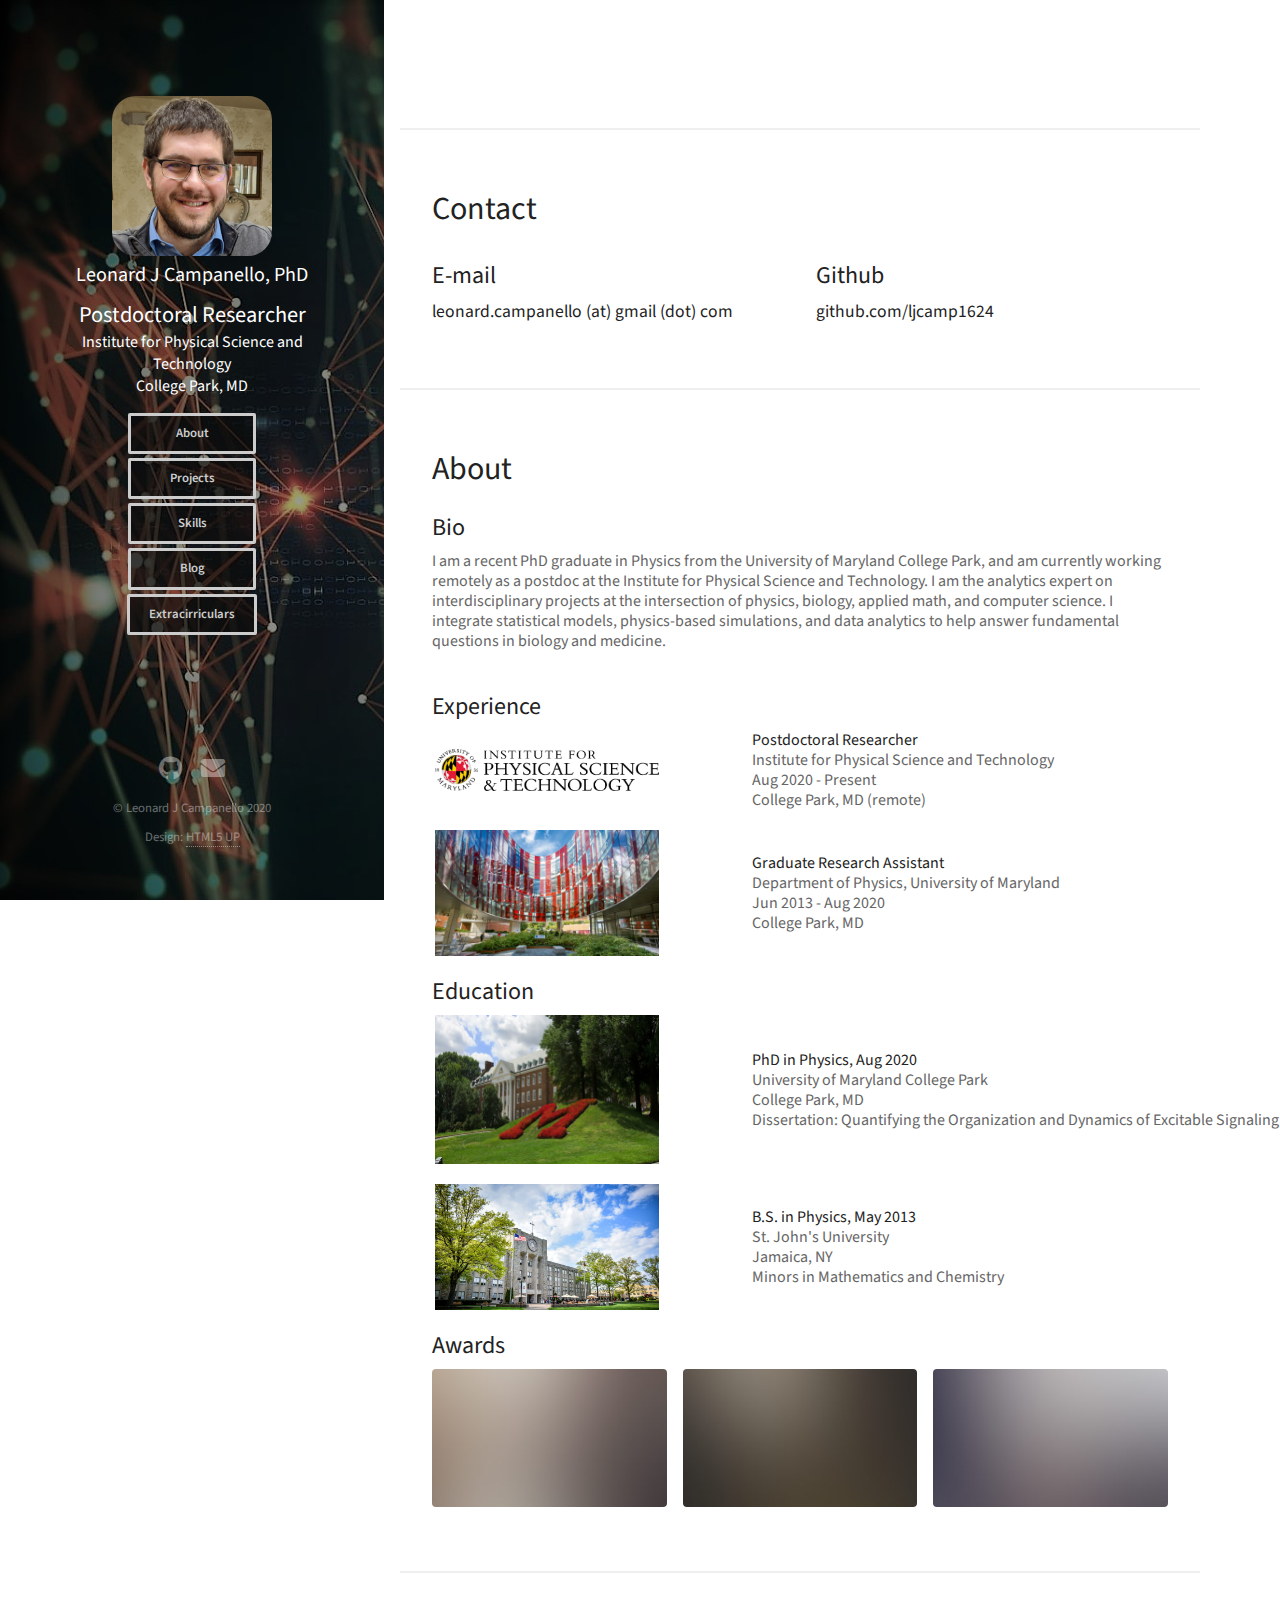
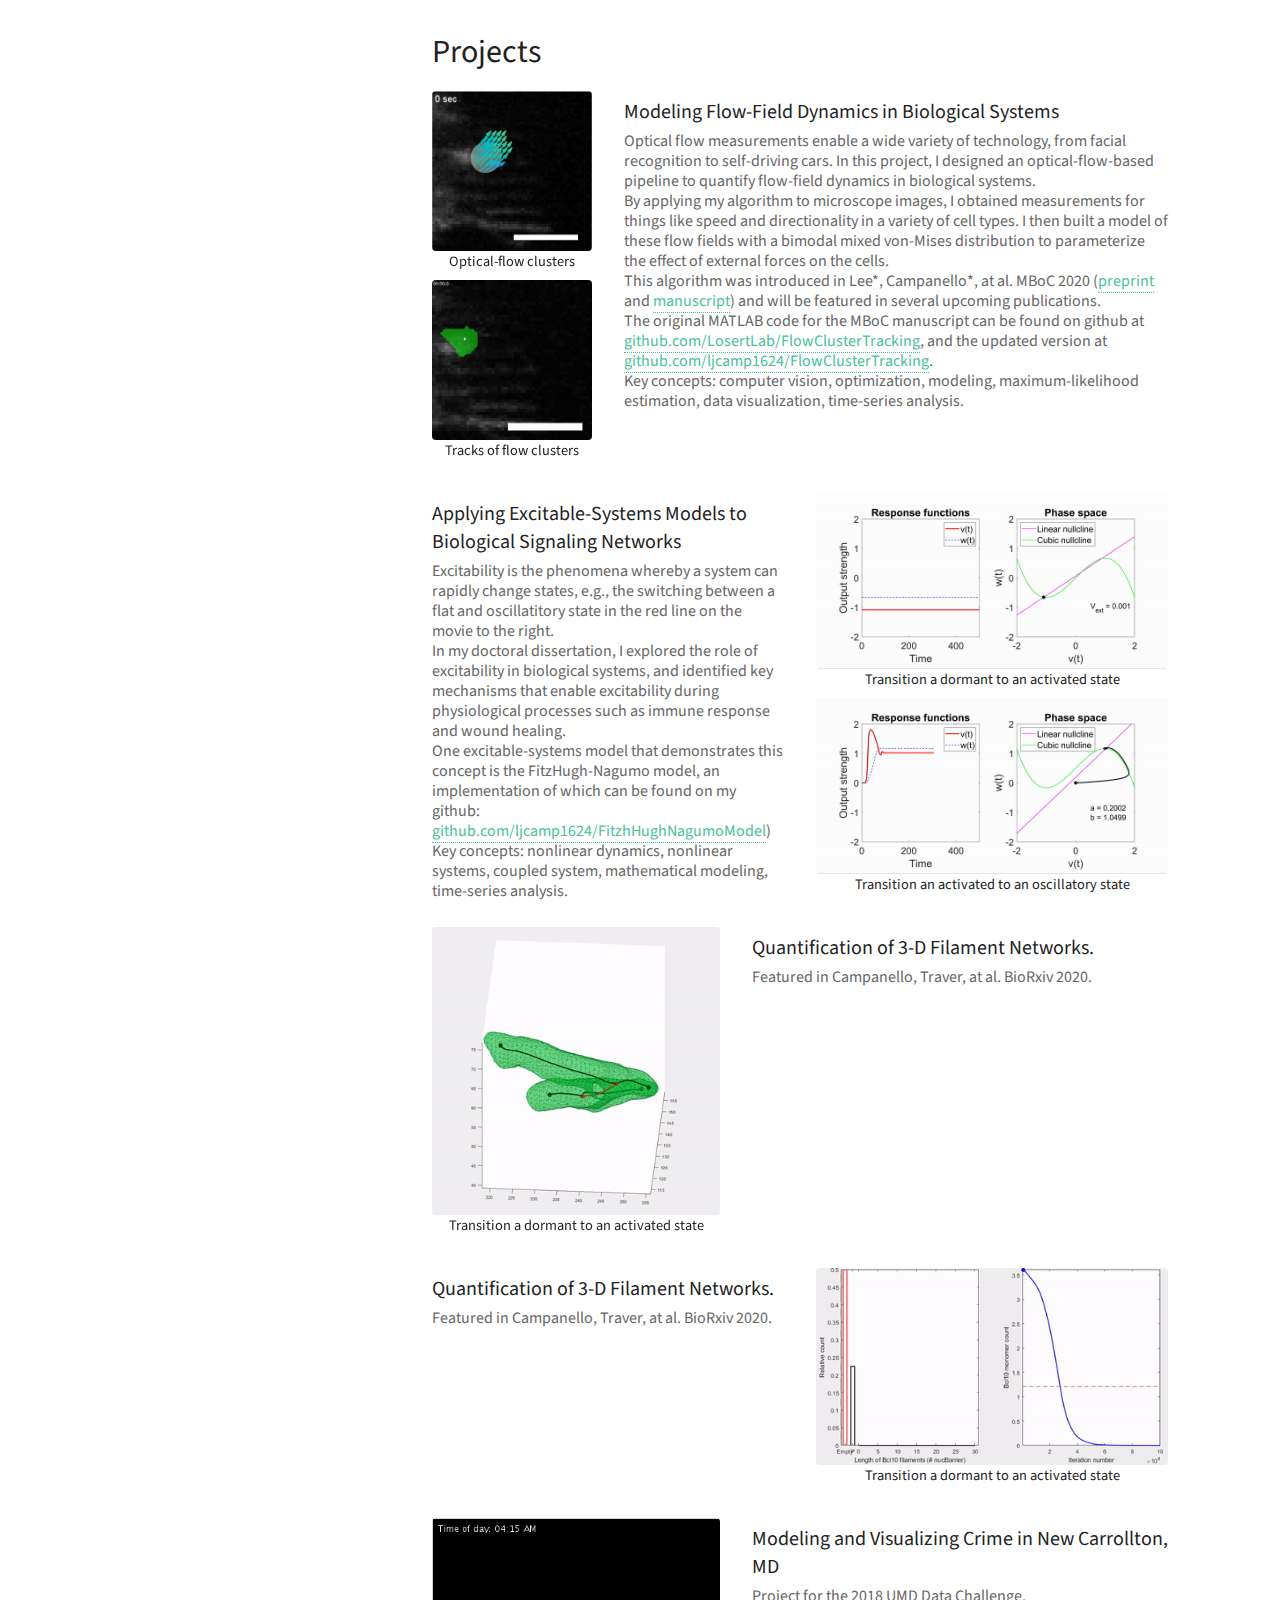
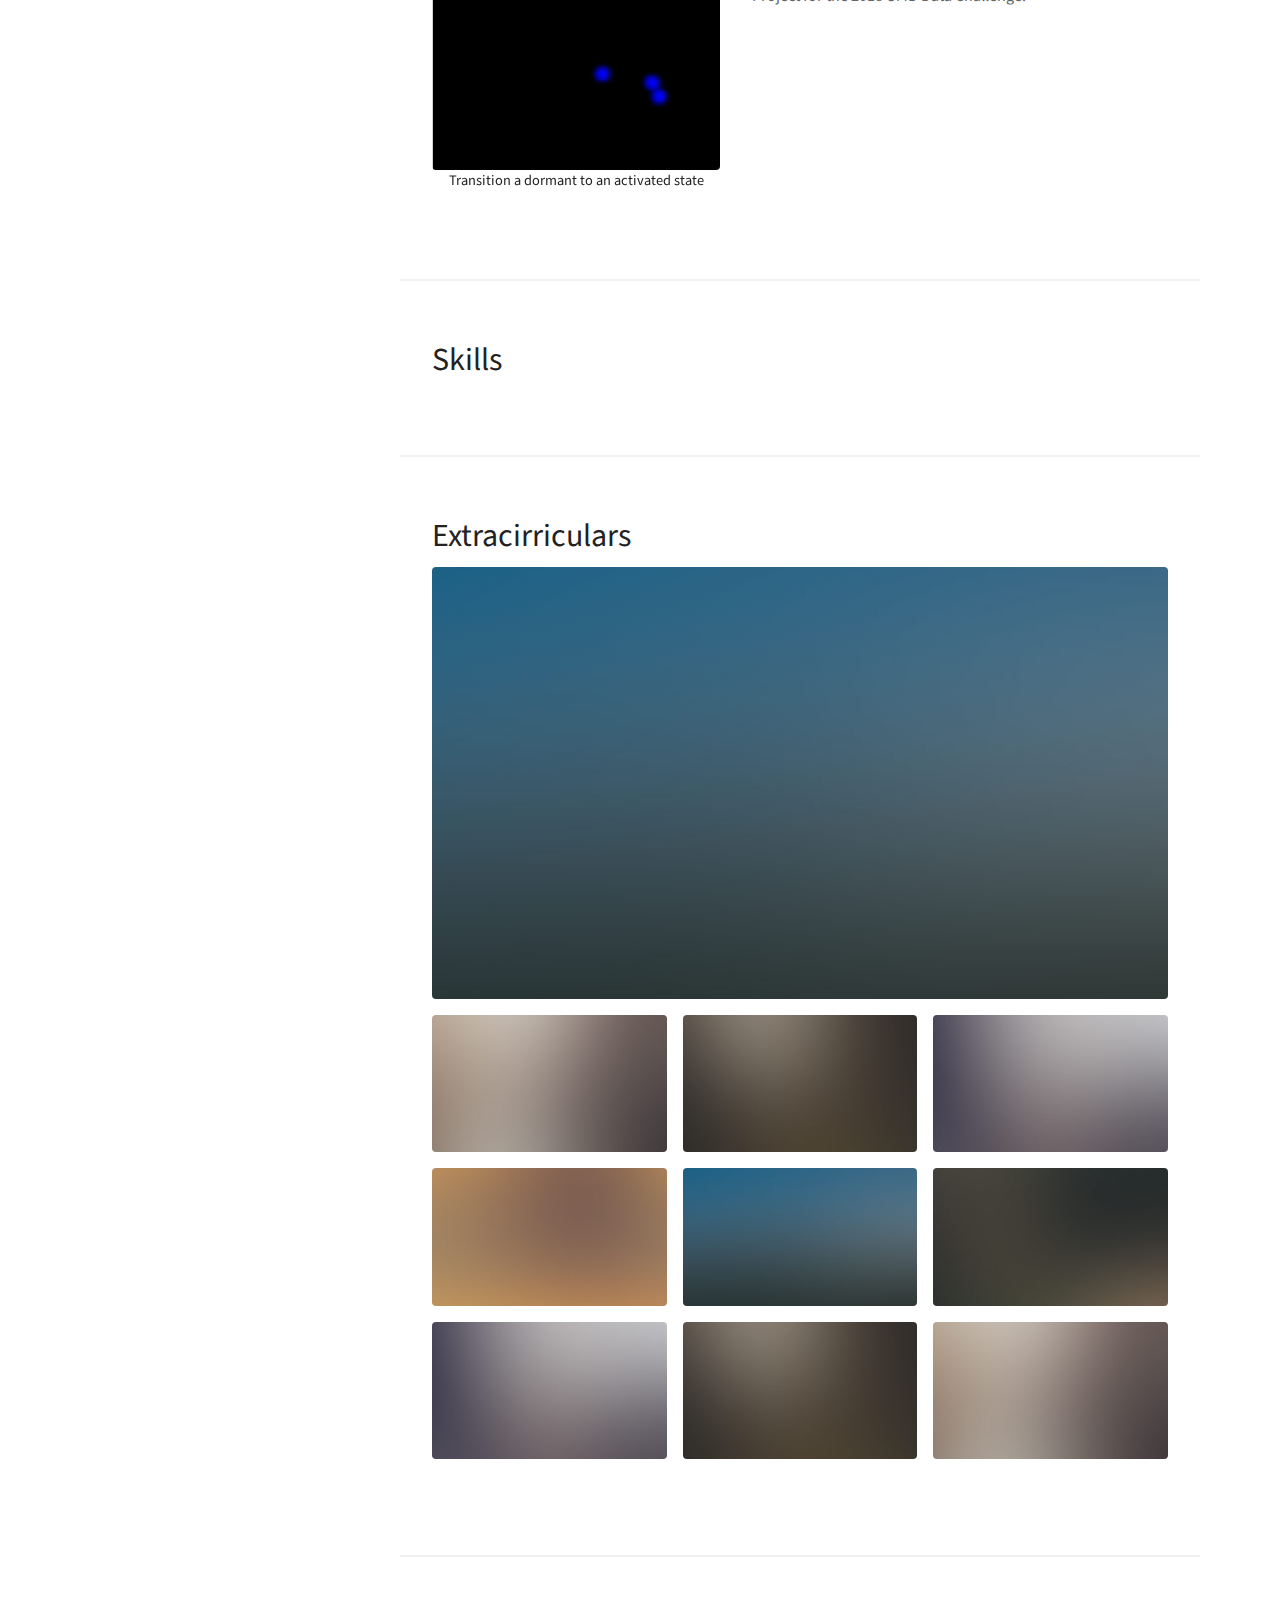
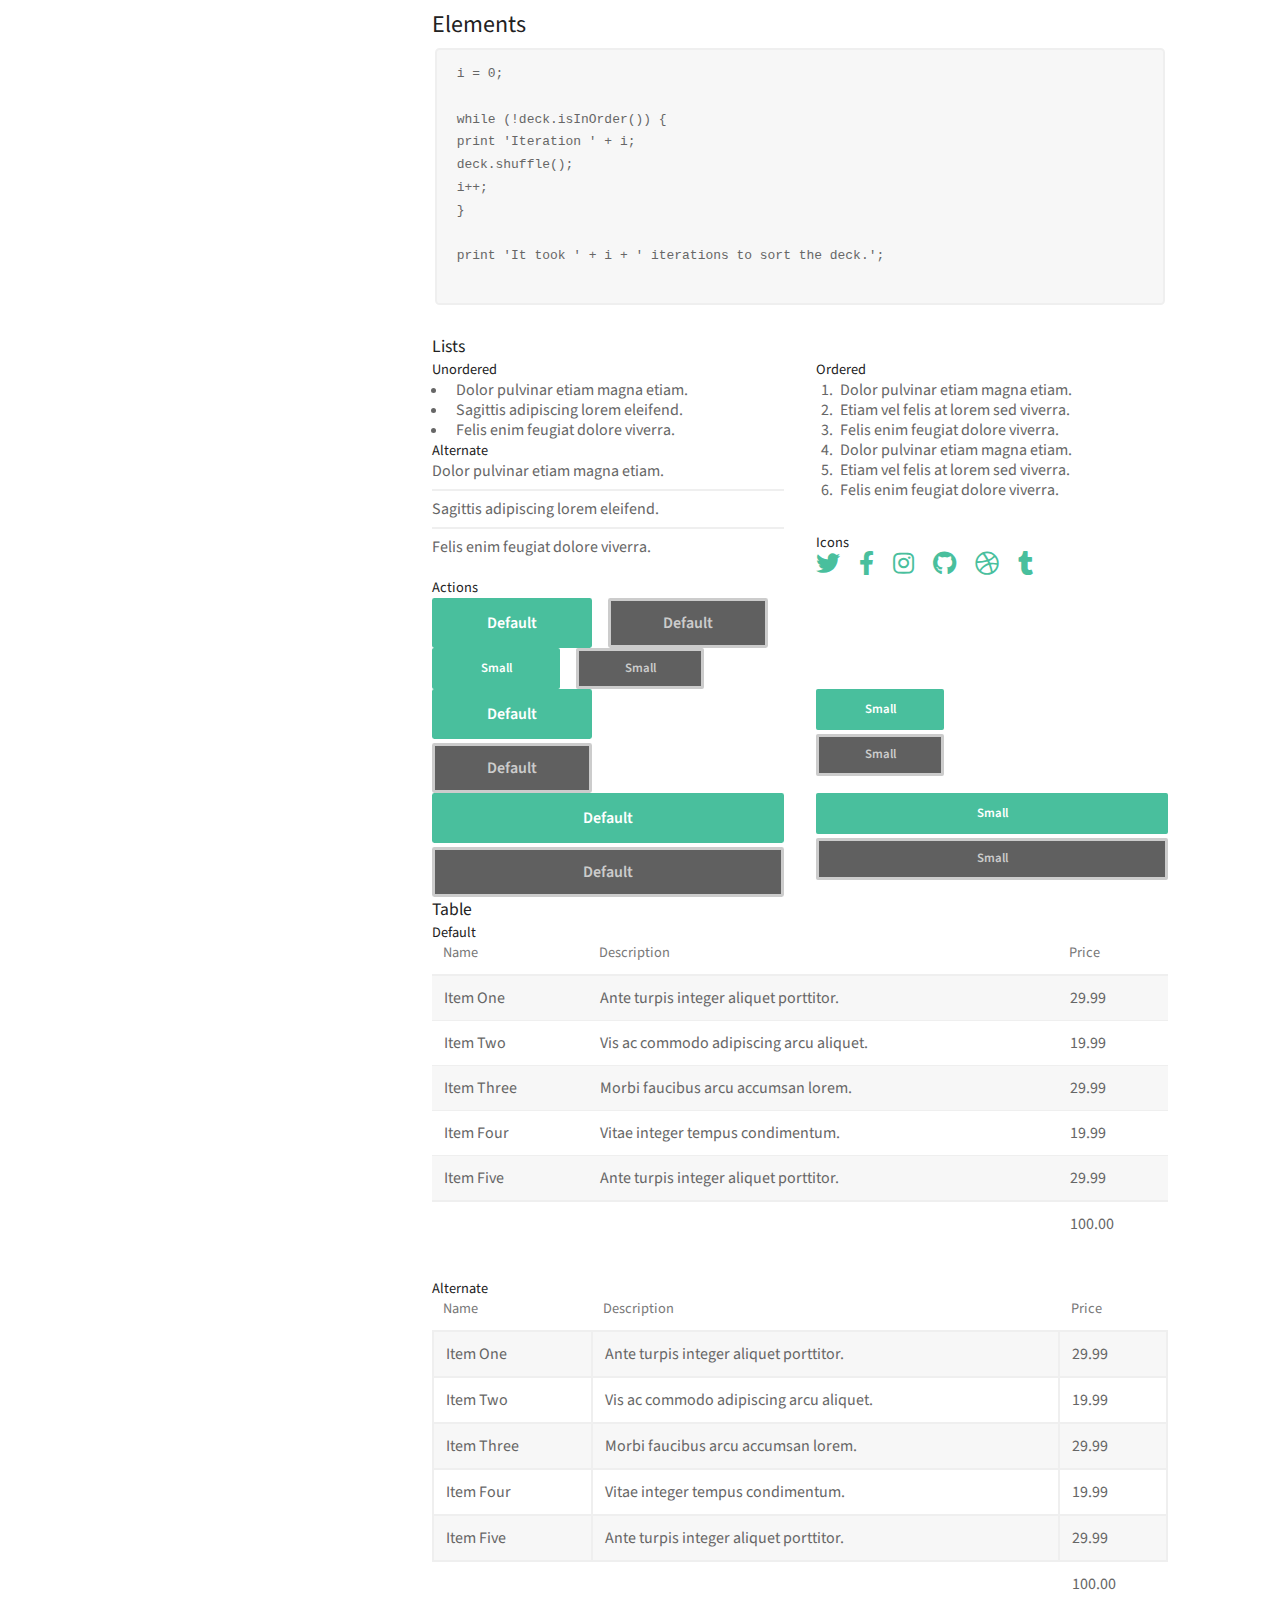
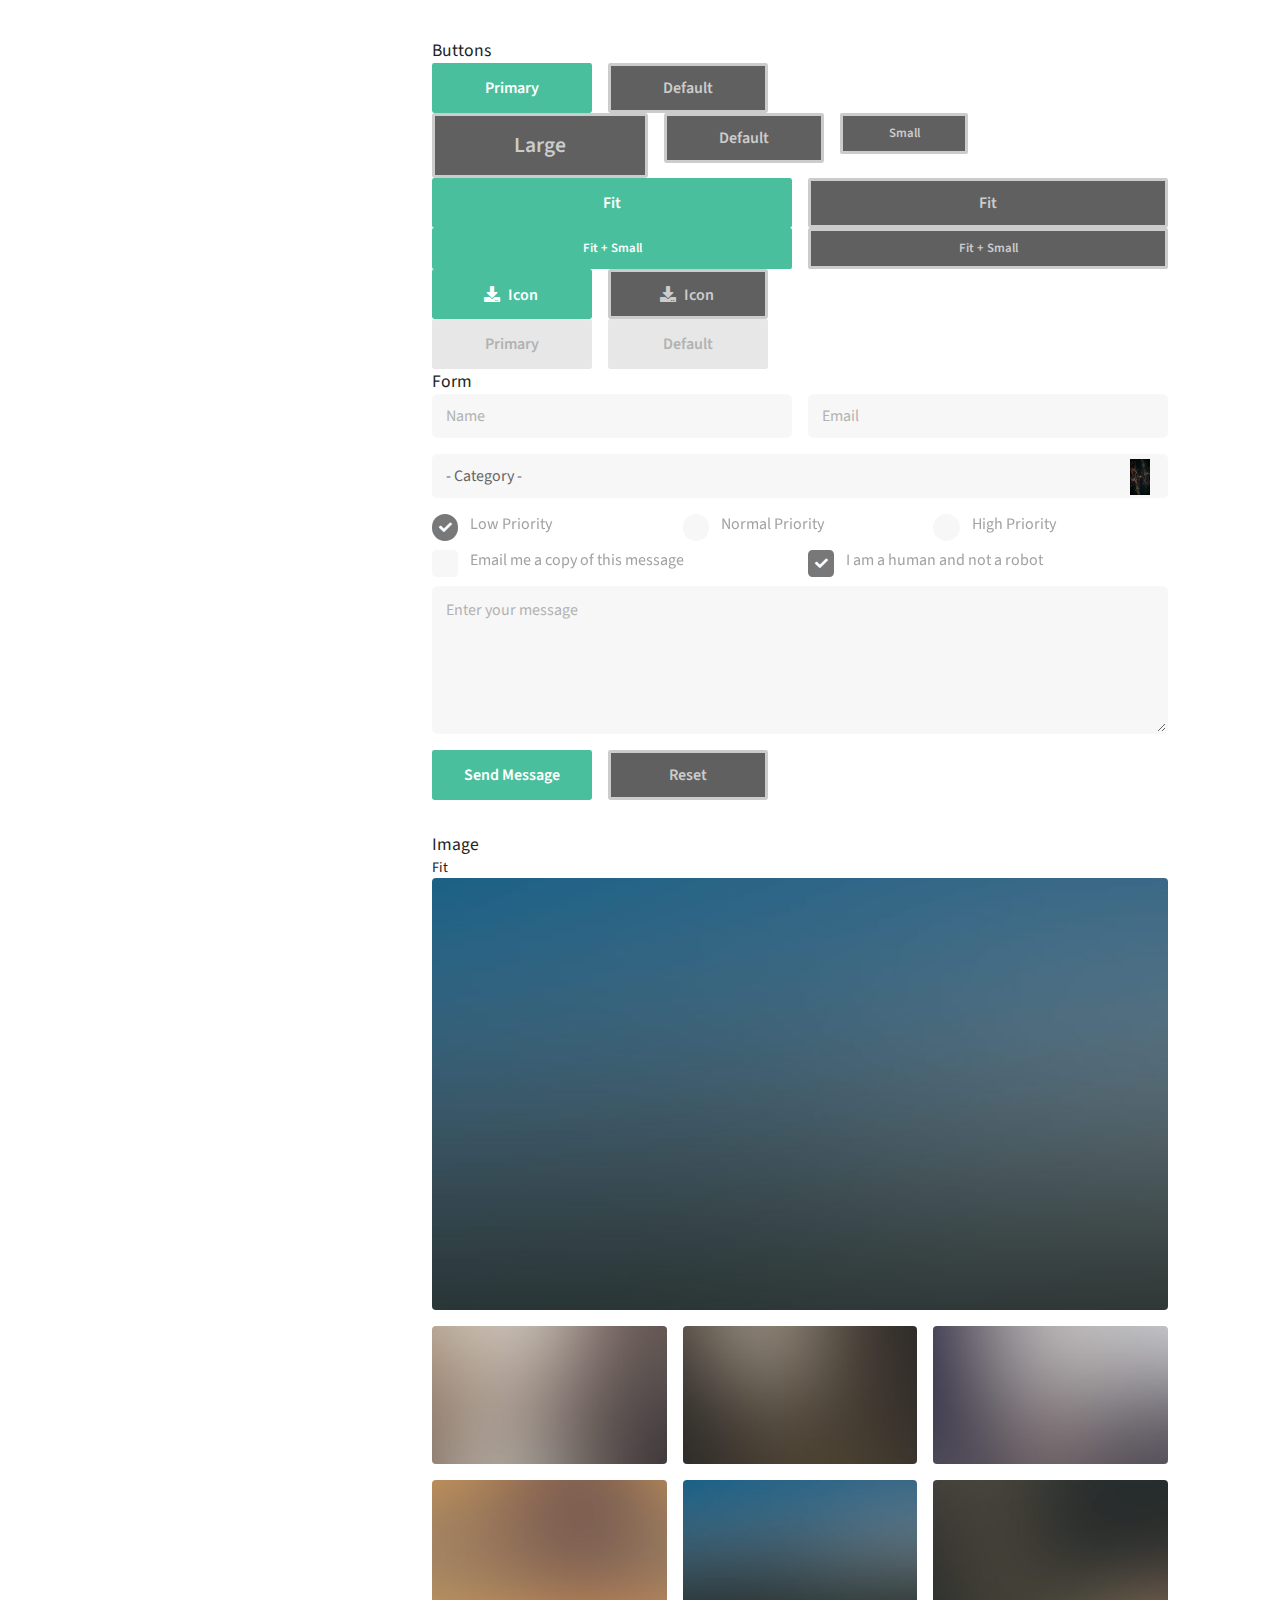
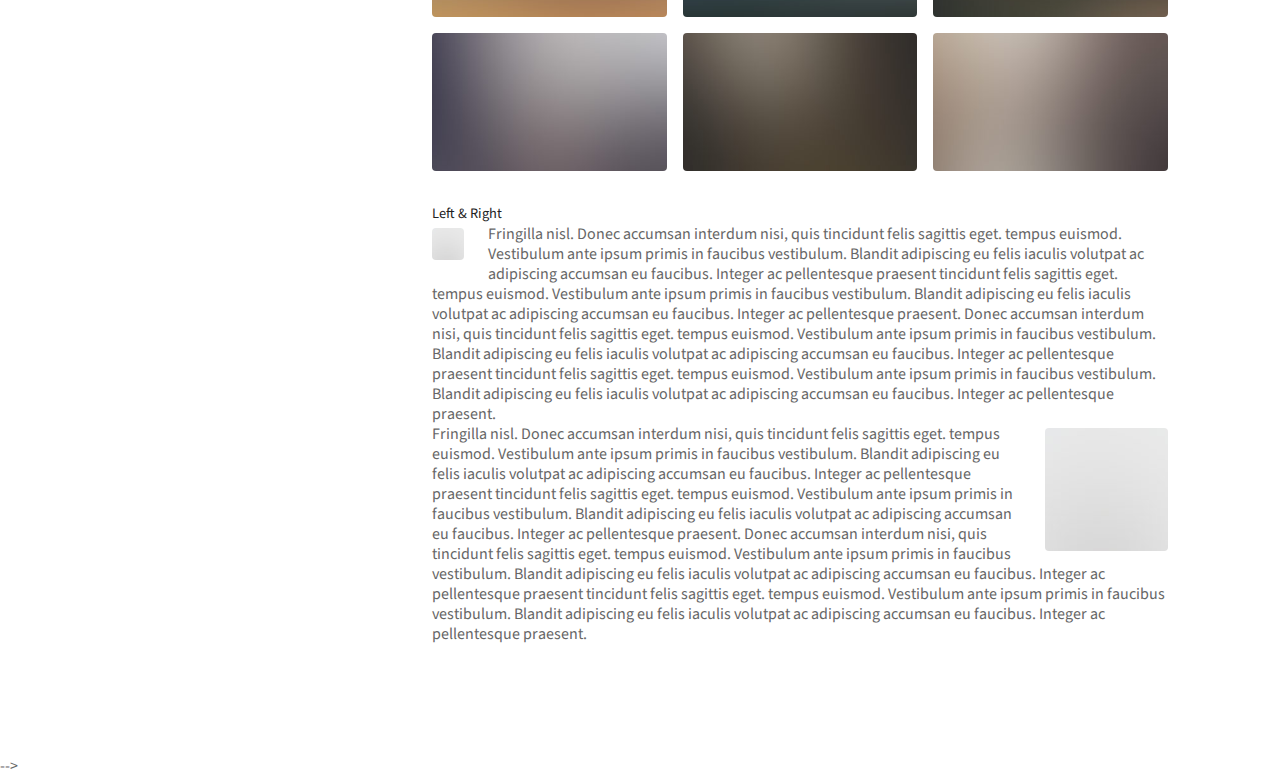
==== commit ec9786d4: "Personal website" ====
--- a/index.html
+++ b/index.html
@@ -44,7 +44,7 @@
 			<div id="main">
                 
                 <!-- Zero -->
-					<section id="contact">
+					<section id="about">
                         
                         <header class="major">
 							<h2>Contact</h2>
@@ -64,7 +64,7 @@
                 </section>
 
 				<!-- One -->
-					<section id="about">
+					<section>
                         
 						<header class="major">
 							<h2>About</h2>
@@ -183,108 +183,159 @@
                             </div>
                         </div>
                         
+                        <h2>Awards</h2>
+                        <div class="alt">
+                            <div class="row gtr-50 gtr-uniform">
+                                <div class="col-4"><span class="image fit"><img src="images/thumbs/01.jpg" alt="" /></span></div>
+                                <div class="col-4"><span class="image fit"><img src="images/thumbs/02.jpg" alt="" /></span></div>
+                                <div class="col-4"><span class="image fit"><img src="images/thumbs/03.jpg" alt="" /></span></div>
+                            </div>
+                        </div>
+                        
 					</section>
 
+                
+                
 				<!-- Two -->
 					<section id="projects">
                         
 						<header class="major">
 							<h2>Projects</h2>
 						</header>
-						
                         
                         
                         <!-- flow cluster tracking -->
-							<article class="row work-item">
-                                <div class="col-3">
-                                    <div class="imgIcon">
-                                    <a href="" class="image fit thumb">
+                        <article class="row">
+                            <div class="col-3">
+                                <div class="imgIcon work-item">
+                                    <a href="images/oftracking.gif" class="image fit thumb">
                                         <img src="images/oftracking.gif"/>
+                                        <h5>Optical-flow clusters</h5>
                                     </a>
-                                    <a href="" class="image fit thumb">
+                                    <a href="images/ofclustering.gif" class="image fit thumb">
                                         <img src="images/ofclustering.gif"/>
+                                        
+                                        <h5>Tracks of flow clusters</h5>
                                     </a>
-                                        <span class="imgIconHelper"></span>
-                                    </div>
-                                </div>
-                                <div class="col-9">
-                                    <h3>Modeling Flow-Field Dynamics in Biological Systems</h3>
+                                </div>
+                            </div>
+                            <div class="col-9">
+                                <h3>Modeling Flow-Field Dynamics in Biological Systems</h3>
+                                <p>
+                                    Optical flow measurements enable a wide variety of technology, from facial recognition to self-driving cars. In this project, I designed an optical-flow-based pipeline to quantify flow-field dynamics in biological systems. 
+                                </p>
+                                <p>
+                                    By applying my algorithm to microscope images, I obtained measurements for things like speed and directionality in a variety of cell types. I then built a model of these flow fields with a bimodal mixed von-Mises distribution to parameterize the effect of external forces on the cells. 
+                                </p>    
+                                <p>
+                                    This algorithm was introduced in Lee*, Campanello*, at al. MBoC 2020 (<a href="https://www.biorxiv.org/content/10.1101/753681v1">preprint</a> and <a href="https://www.molbiolcell.org/doi/full/10.1091/mbc.E19-11-0614">manuscript</a>) and will be featured in several upcoming publications. 
+                                </p>    
+                                <p>
+                                    The original MATLAB code for the MBoC manuscript can be found on github at <a href="https://github.com/LosertLab/FlowClusterTracking">github.com/LosertLab/FlowClusterTracking</a>, and the updated version at <a href="https://github.com/ljcamp1624/FlowClusterTracking">github.com/ljcamp1624/FlowClusterTracking</a>.
+                                </p>
+                                <p>
+                                    Key concepts: computer vision, optimization, modeling, maximum-likelihood estimation, data visualization, time-series analysis.
+                                </p>
+                            </div>
+                        </article>
+                        
+                        
+                        <!-- excitability -->
+                            <article class="row">
+                                <div class="col-6">
+                                    <h3>
+                                        Applying Excitable-Systems Models to Biological Signaling Networks
+                                    </h3>
                                     <p>
-                                        <br>
-                                        Optical flow measurements enable a wide variety of technology, from facial recognition to self-driving cars. In this project, I designed an optical-flow-based pipeline to quantify flow-field dynamics in biological systems. 
-                                        <br><br>
-                                        By applying my algorithm to microscope images, I obtained measurements for things like speed and directionality in a variety of cell types. I then built a model of these flow fields with a bimodal mixed von-Mises distribution to parameterize the effect of external forces on the cells. 
-                                        <br><br>
-                                        This algorithm was introduced in Lee*, Campanello*, at al. MBoC 2020 (<a href="https://www.biorxiv.org/content/10.1101/753681v1">preprint</a> and <a href="https://www.molbiolcell.org/doi/full/10.1091/mbc.E19-11-0614">manuscript</a>) and will be featured in several upcoming publications.
-                                        <br><br>
-                                        The original MATLAB code can be found on github: <a href="https://github.com/ljcamp1624/FlowClusterTracking">github.com/ljcamp1624/FlowClusterTracking</a>
+                                        Excitability is the phenomena whereby a system can rapidly change states, e.g., the switching between a flat and oscillatitory state in the red line on the movie to the right.
                                     </p>
-                                </div>
-                                <div class="col-12">
                                     <p>
-                                        Key concepts: computer vision, optimization, modeling, maximum-likelihood estimation, data visualization, time-series analysis.
+                                        In my doctoral dissertation, I explored the role of excitability in biological systems, and identified key mechanisms that enable excitability during physiological processes such as immune response and wound healing.
                                     </p>
-                                </div>
-							</article>
-                        
-                        
-                        
-                        
-                        
-                        <!-- excitability -->
-                            <article class="row work-item">
-                                <div class="col-6">
-                                    <h3>Applying Excitable-Systems Models to Biological Signaling Networks</h3>
                                     <p>
-                                        <br>
-                                        Excitability is the phenomena whereby a system can rapidly change states, e.g., the switching between a flat and oscillatitory state in the red line on the movie to the right.
-                                        <br><br>
-                                        In my doctoral dissertation, I explored the role of excitability in biological systems, and identified key mechanisms that enable excitability during physiological processes such as immune response and wound healing.
-                                        <br><br>
                                         One excitable-systems model that demonstrates this concept is the FitzHugh-Nagumo model, an implementation of which can be found on my github: <a href="https://github.com/ljcamp1624/FitzhHughNagumoModel">github.com/ljcamp1624/FitzhHughNagumoModel</a>)
-                                        <br><br>
                                     </p>
-                                </div>
-                                <div class="col-6">
-                                    <div class="imgIcon">
-                                    <a href="images/fhnosc.gif" class="image fit thumb">
-                                        <img src="images/fhnosc.gif"/>
-                                    </a>
-                                        <a href="images/fhndig.gif" class="image fit thumb">
-                                        <img src="images/fhndig.gif"/>
-                                    </a>
-                                        <span class="imgIconHelper"></span>
-                                    </div>
-                                </div>
-                                <div class="col-12">
-                                    <p style="text-align: center;">
+                                    <p>
                                         Key concepts: nonlinear dynamics, nonlinear systems, coupled system, mathematical modeling, time-series analysis.
                                     </p>
                                 </div>
+                                <div class="col-6">
+                                    <div class="imgIcon work-item">
+                                        <a href="images/fhndig.gif" class="image fit thumb">
+                                            <img src="images/fhndig.gif"/>
+                                            <h5>Transition a dormant to an activated state</h5>
+                                        </a>
+                                        <a href="images/fhnosc.gif" class="image fit thumb">
+                                            <img src="images/fhnosc.gif"/>
+                                            <h5>Transition an activated to an oscillatory state</h5>
+                                        </a>
+                                    </div>
+                                </div>
 							</article>
-                            
-							<article class="col-8 col-12-xsmall work-item">
-								<a href="images/bcl10sim.gif" class="image fit thumb"><img src="images/bcl10sim.gif" alt="" /></a>
-								<h3>Modeling Signaling Processes Mediated by Polymerization Dynamics.</h3>
-                                <p>Featured in Campanello, Traver, at al. BioRxiv 2020. (<a href="https://www.biorxiv.org/content/10.1101/2020.05.28.120907v1">preprint</a>)</p>
+                        
+                        
+                            <!-- 3-D filament networks -->
+                            <article class="row">
+                                <div class="col-5">
+                                    <div class="imgIcon work-item">
+                                        <a href="images/bcl10structure.gif" class="image fit thumb">
+                                            <img src="images/bcl10structure.gif"/>
+                                            <h5>Transition a dormant to an activated state</h5>
+                                        </a>
+                                    </div>
+                                </div>
+                                <div class="col-7">
+                                    <h3>
+                                        Quantification of 3-D Filament Networks.
+                                    </h3>
+                                    <p>
+                                        Featured in Campanello, Traver, at al. BioRxiv 2020.
+                                    </p>
+                                </div>
 							</article>
-                            
-                            <article class="col-6 col-12-xsmall work-item">
-								<a href="images/bcl10structure.gif" class="image fit thumb"><img src="images/bcl10structure.gif" alt="" /></a>
-								<h3>Quantification of 3-D Filament Networks.</h3>
-                                <p>Manuscript in preparation.</p>
+                        
+                        
+                            <!-- bcl10 simulations -->
+                            <article class="row">
+                                <div class="col-6">
+                                    <h3>
+                                        Quantification of 3-D Filament Networks.
+                                    </h3>
+                                    <p>
+                                        Featured in Campanello, Traver, at al. BioRxiv 2020.
+                                    </p>
+                                </div>
+                                <div class="col-6">
+                                    <div class="imgIcon work-item">
+                                        <a href="images/bcl10sim.gif" class="image fit thumb">
+                                            <img src="images/bcl10sim.gif"/>
+                                            <h5>Transition a dormant to an activated state</h5>
+                                        </a>
+                                    </div>
+                                </div>
 							</article>
-                            
-                            
-                            
-                            <article class="col-6 col-12-xsmall work-item">
-								<a href="" class="image fit thumb">
-                                    <img src="images/map.jpg" alt="" />
-                                    <img src="images/map.gif" alt="" />
-                                </a>
-								<h3>Modeling and Visualizing Crime in New Carrollton, MD</h3>
-                                <p>Project for the 2018 UMD Data Challenge.</p>
+                        
+                        
+                            <!-- new carrollton maps -->
+                            <article class="row">
+                                <div class="col-5">
+                                    <div class="imgIcon work-item">
+                                        <a href="images/map.gif" class="image fit thumb">
+                                            <img src="images/map.gif"/>
+                                            <h5>Transition a dormant to an activated state</h5>
+                                        </a>
+                                    </div>
+                                </div>
+                                <div class="col-7">
+                                    <h3>
+                                        Modeling and Visualizing Crime in New Carrollton, MD
+                                    </h3>
+                                    <p>
+                                        Project for the 2018 UMD Data Challenge.
+                                    </p>
+                                </div>
 							</article>
+                        
                             
                             <!--
                             <div class="col-4 off-4 actions">
@@ -328,7 +379,7 @@
 					
 
 				<!-- Extras -->
-				<!--
+				
 					<section id="blog">
 						<h2>Elements</h2>
 
--- a/assets/css/main.css
+++ b/assets/css/main.css
@@ -174,7 +174,7 @@
 		color: #222222;
 		font-weight: 400;
 		line-height: normal;
-		margin: 0em 0 0.5em 0;
+		margin: 0.75em 0 0.25em 0;
 	}
 
 		h1 a, h2 a, h3 a, h4 a, h5 a, h6 a {
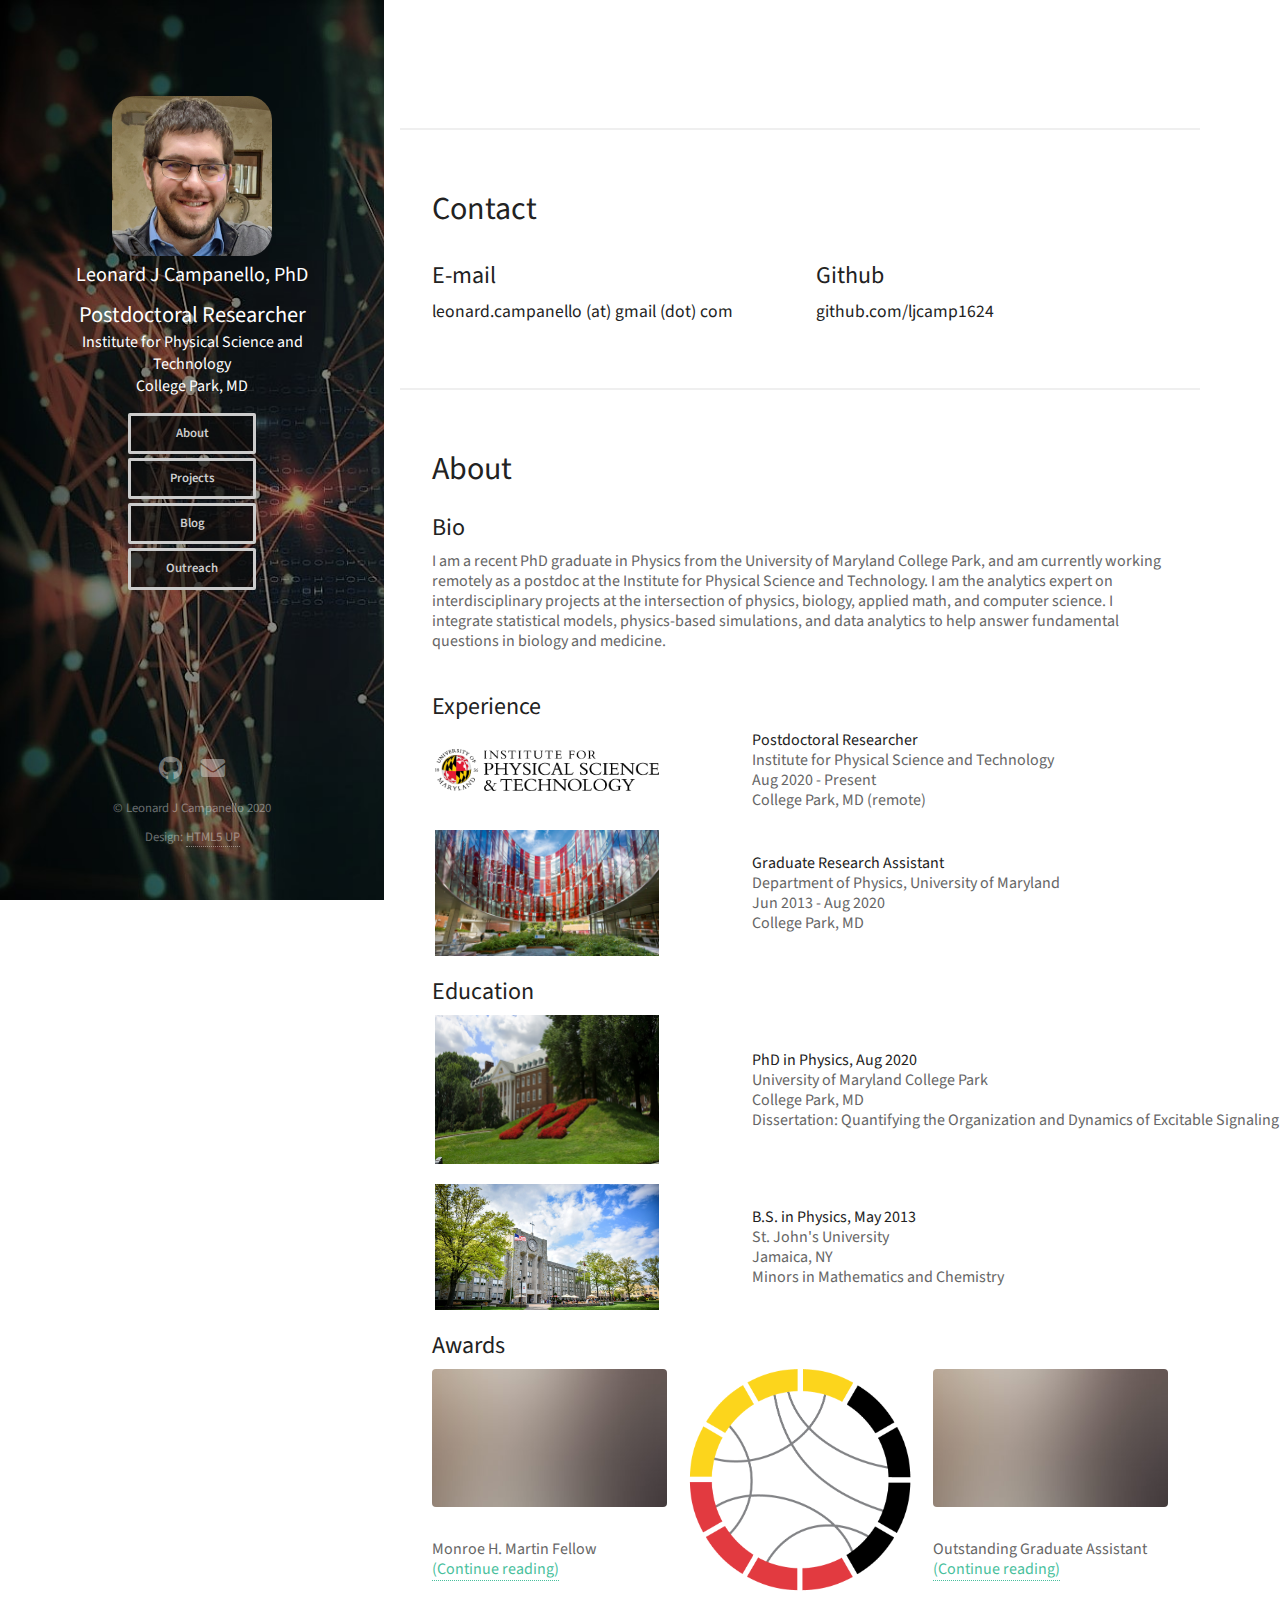
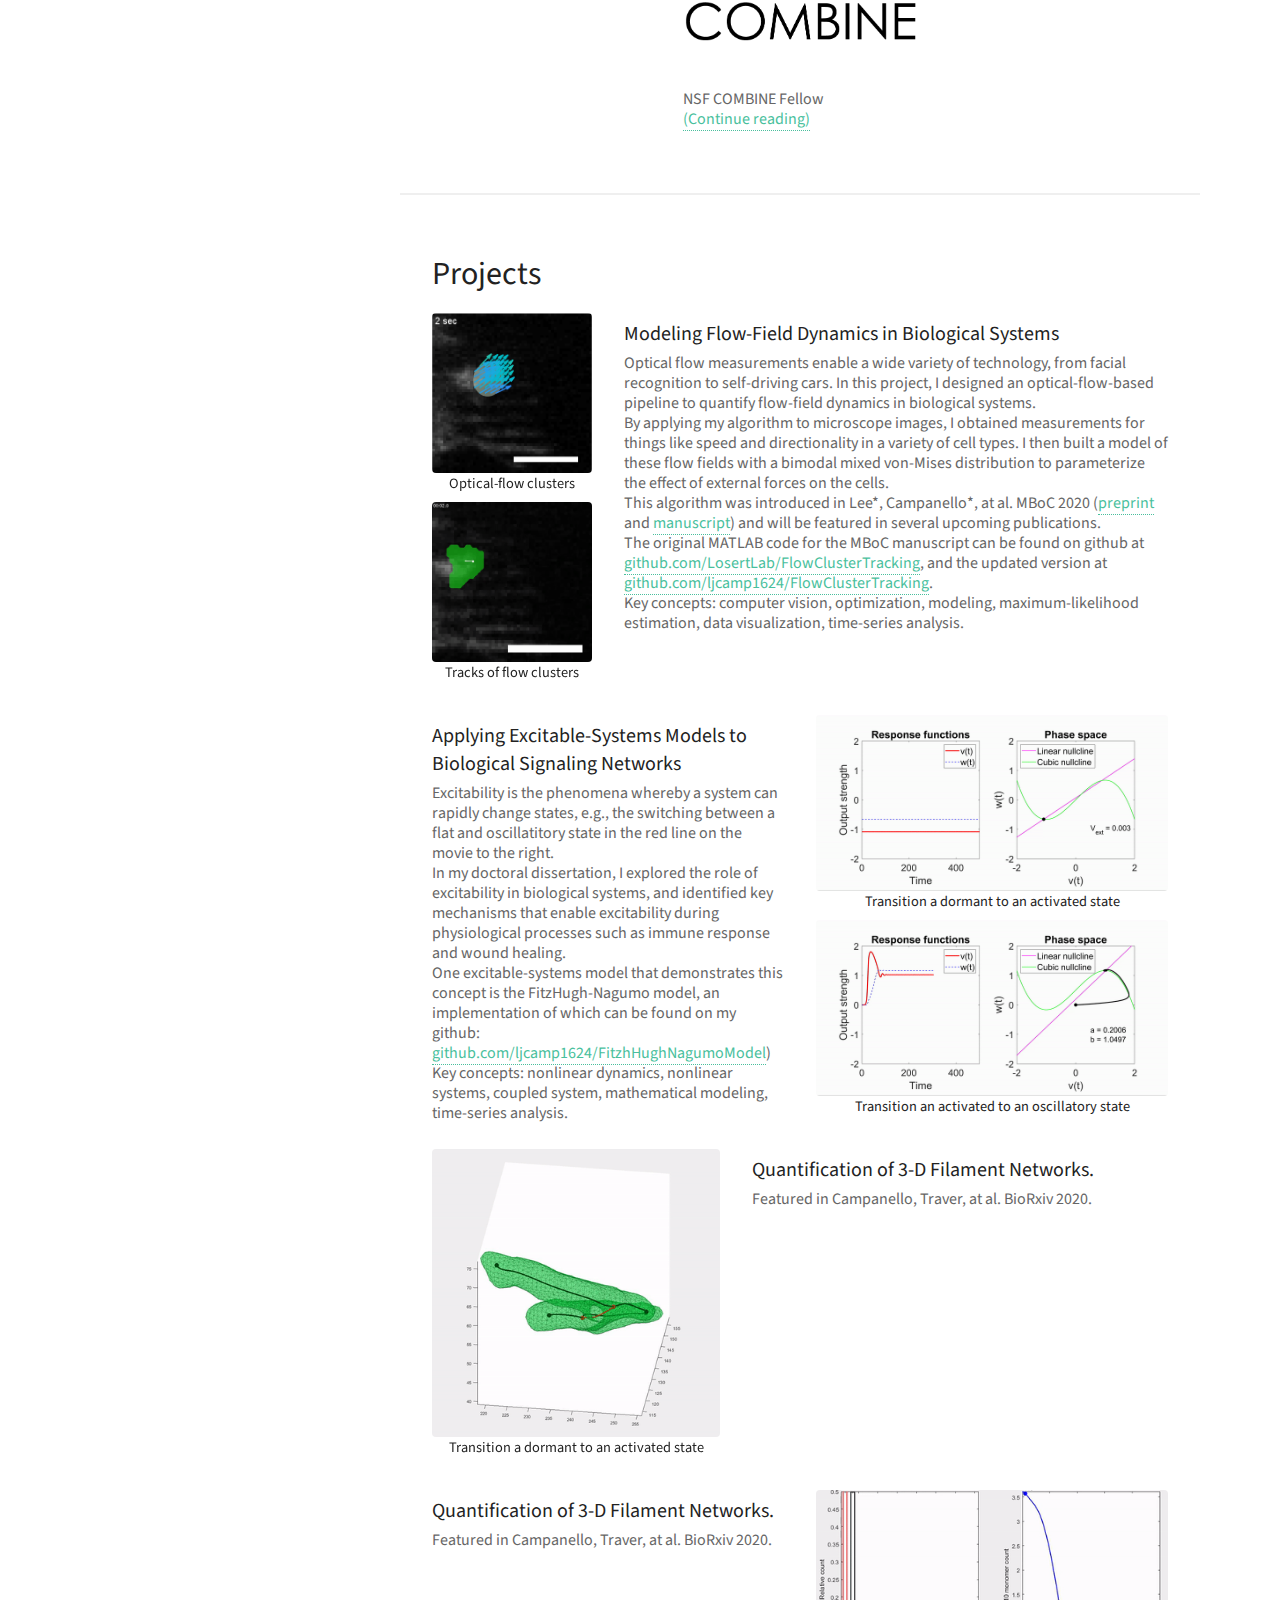
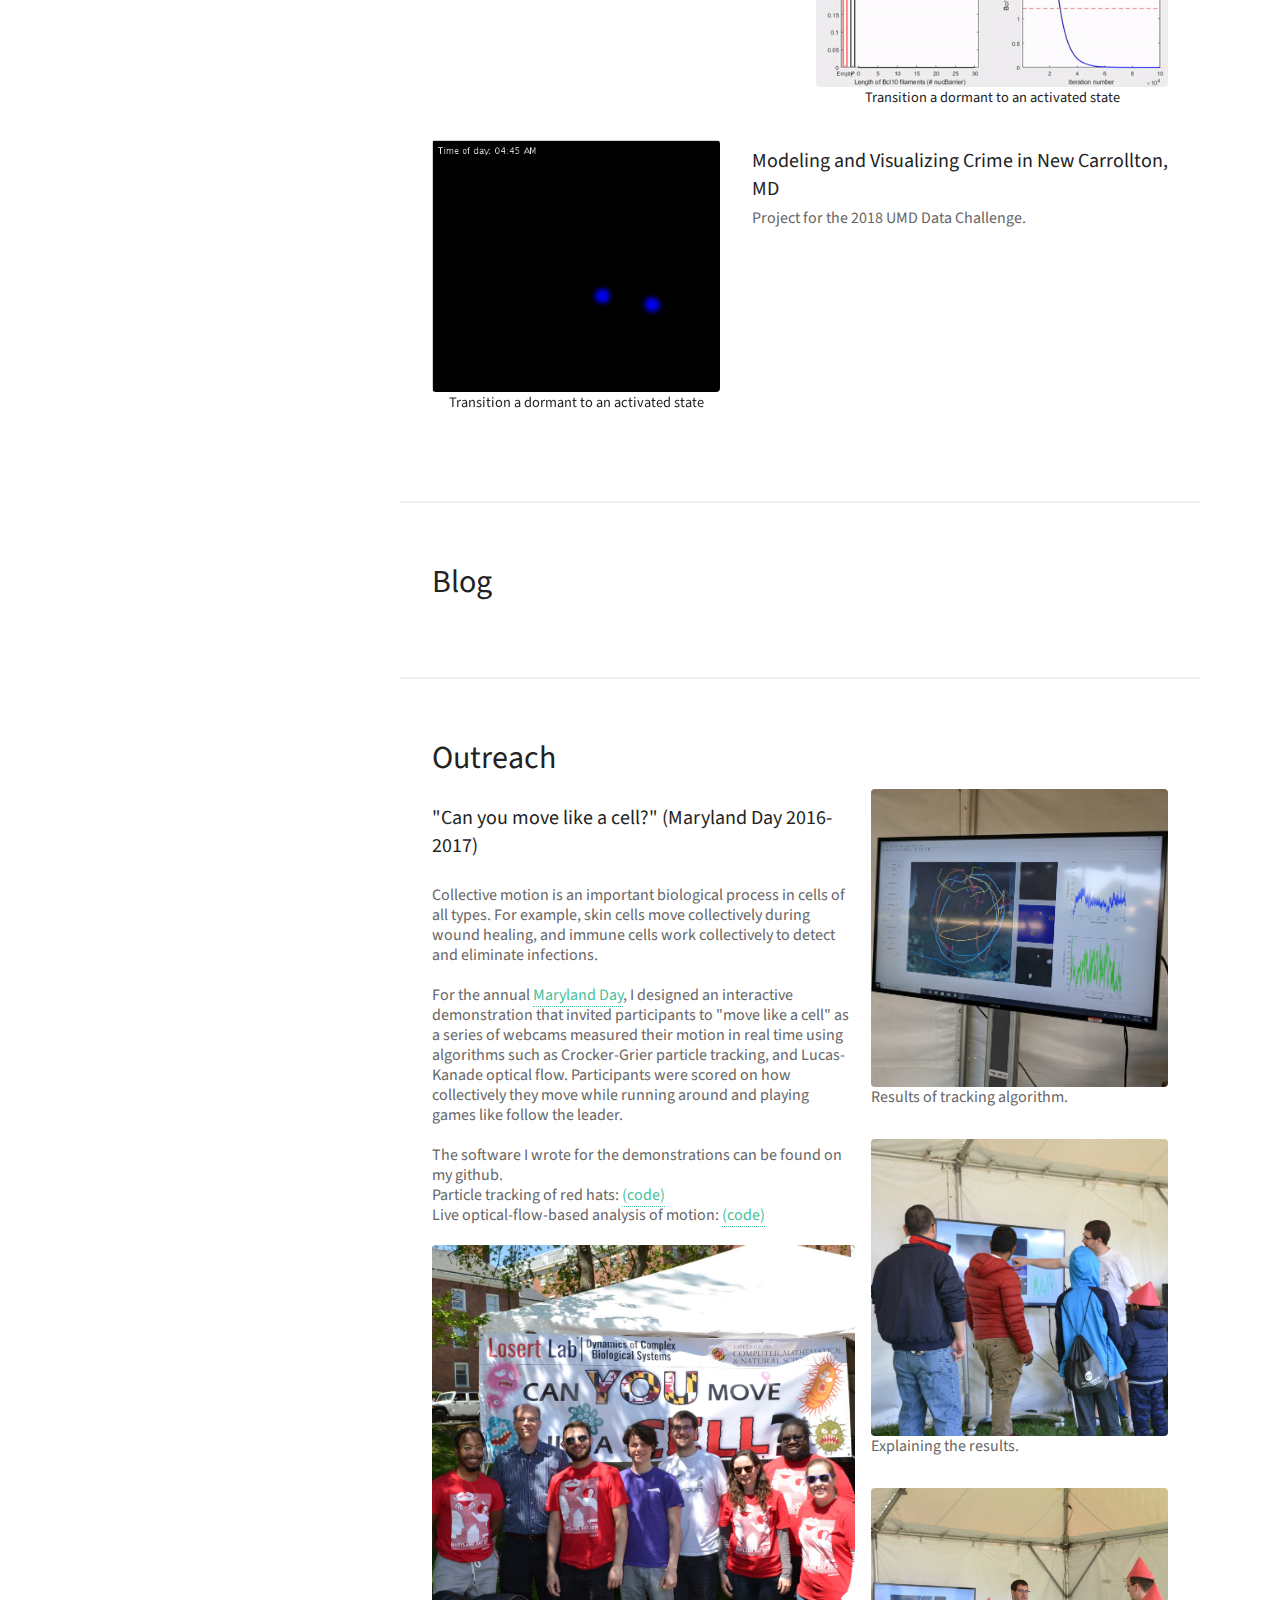
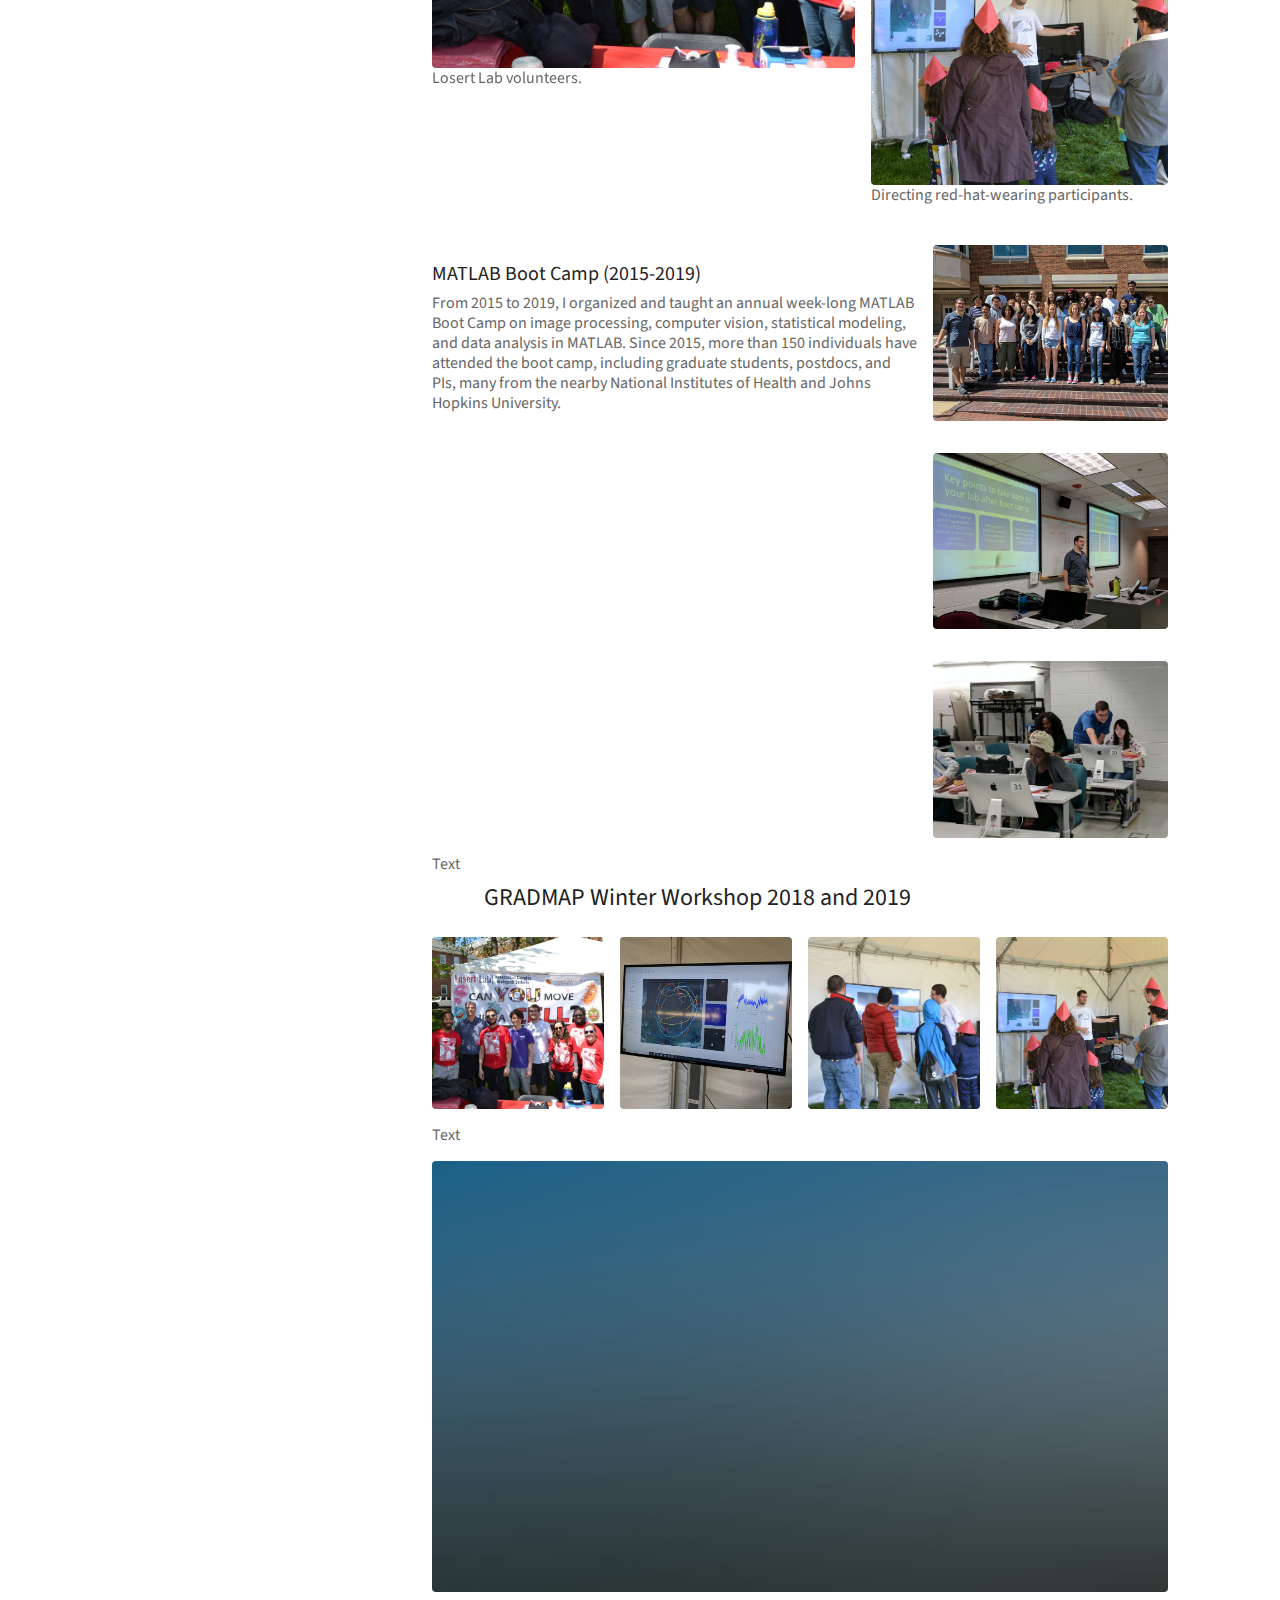
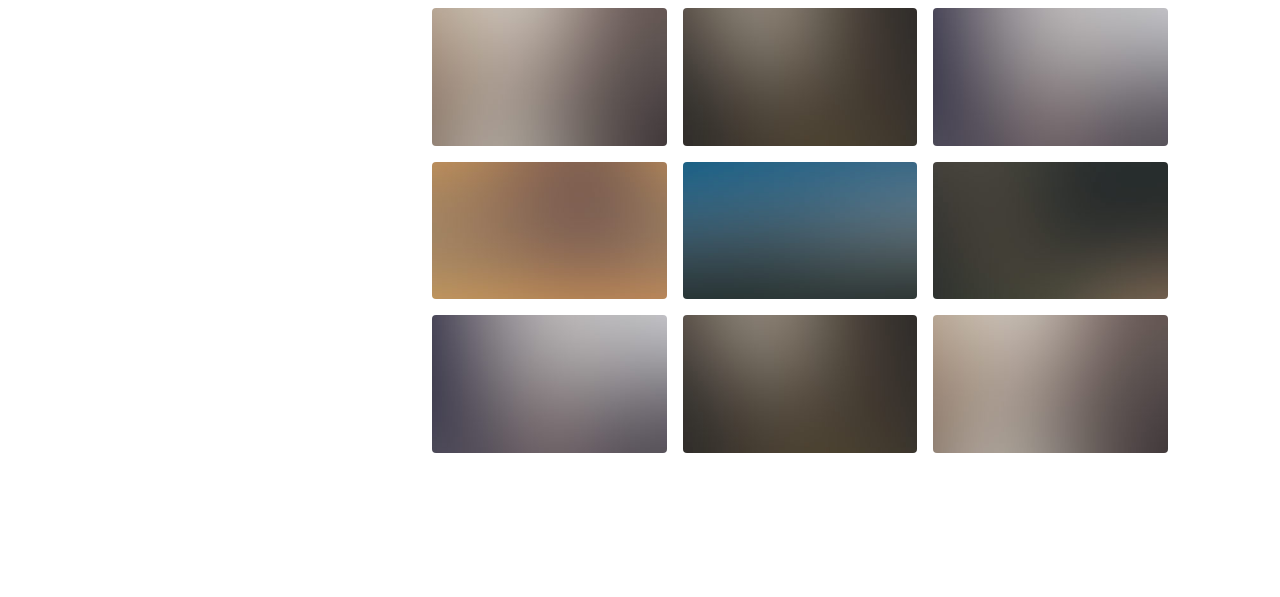
==== commit cfe7ef41: "Personal website" ====
--- a/index.html
+++ b/index.html
@@ -32,9 +32,8 @@
                         <ul class="actions stacked">
                             <li><a href="#about" class="button small">About</a></li>
                             <li><a href="#projects" class="button small">Projects</a></li>
-                            <li><a href="#skills" class="button small">Skills</a></li>
                             <li><a href="#blog" class="button small">Blog</a></li>
-                            <li><a href="#extracirriculars" class="button small">Extracirriculars</a></li>
+                            <li><a href="#outreach" class="button small">Outreach</a></li>
                         </ul>
                     </div>
 				</div>
@@ -186,9 +185,39 @@
                         <h2>Awards</h2>
                         <div class="alt">
                             <div class="row gtr-50 gtr-uniform">
-                                <div class="col-4"><span class="image fit"><img src="images/thumbs/01.jpg" alt="" /></span></div>
-                                <div class="col-4"><span class="image fit"><img src="images/thumbs/02.jpg" alt="" /></span></div>
-                                <div class="col-4"><span class="image fit"><img src="images/thumbs/03.jpg" alt="" /></span></div>
+                                <div class="col-4">
+									<span class="image fit">
+									<img src="images/thumbs/01.jpg" alt="" />
+									</span>
+									<p>
+										Monroe H. Martin Fellow <br>
+										<a href="https://umdphysics.umd.edu/about-us/news/department-news/1542-faculty-staff-student-and-alumni-awards-notes.html">
+											(Continue reading)
+										</a>
+									</p>
+								</div>
+								<div class="col-4">
+									<span class="image fit">
+									<img src="images/combinelogo.jpg" alt="" />
+									</span>
+									<p>
+										NSF COMBINE Fellow<br>
+										<a href="https://www.combine.umd.edu/fall-2017-cohort/">
+											(Continue reading)
+										</a>
+									</p>
+								</div>
+								<div class="col-4">
+									<span class="image fit">
+									<img src="images/thumbs/01.jpg" alt="" />
+									</span>
+									<p>
+										Outstanding Graduate Assistant <br>
+										<a href="https://umdphysics.umd.edu/about-us/news/department-news/1358-three-graduate-students-recognized-by-the-graduate-school-as-outstanding-graduate-assistants.html">
+											(Continue reading)
+										</a>
+									</p>
+								</div>
                             </div>
                         </div>
                         
@@ -346,22 +375,100 @@
 					</section>
 
 				<!-- Three -->
-					<section id="extracirriculars">
+					<section id="blog">
                         
 						<header class="major">
-							<h2>Skills</h2>
+							<h2>Blog</h2>
 						</header>
                     </section>
                         
                 <!-- Four -->
-					<section id="four">
+					<section id="outreach">
 						<header class="major">
-							<h2>Extracirriculars</h2>
+							<h2>Outreach</h2>
 						</header>
                         
-                        
                         <div class="box alt">
-                            <div class="row gtr-50 gtr-uniform">
+						
+							
+							<div class="row gtr-50 gtr-uniform">
+							
+								<div class="col-7">
+									<h3>"Can you move like a cell?" (Maryland Day 2016-2017)</h3>
+									<p>
+										<br>
+										Collective motion is an important biological process in cells of all types. 
+										For example, skin cells move collectively during wound healing, and immune cells work collectively to detect and eliminate infections. 
+										<br><br>
+										For the annual <a href="https://marylandday.umd.edu/">Maryland Day</a>, I designed an interactive demonstration that invited participants to "move like a cell" as a series of webcams measured their motion in real time using algorithms such as Crocker-Grier particle tracking, and Lucas-Kanade optical flow. 
+										Participants were scored on how collectively they move while running around and playing games like follow the leader.
+										<br><br>
+										The software I wrote for the demonstrations can be found on my github.
+										<br>
+										Particle tracking of red hats: <a href="">(code)</a>
+										<br>
+										Live optical-flow-based analysis of motion: <a href="">(code)</a>
+										<br>
+										<br>
+									</p>
+									<span class="image fit"><img src="images/move1.jpg" alt="" /><p>Losert Lab volunteers.</p></span>
+								</div>
+								<div class="col-5">
+									<span class="image fit"><img src="images/move2.jpg" alt="" /><p>Results of tracking algorithm.</p></span>
+									
+									<span class="image fit"><img src="images/move3.jpg" alt="" /><p>Explaining the results.</p></span>
+									
+									<span class="image fit"><img src="images/move4.jpg" alt="" /><p>Directing red-hat-wearing participants.</p></span>
+									
+								</div>
+								<!--
+								<div class="col-4">
+								</div>
+								<div class="col-4">
+									<span class="image fit"><img src="images/move1.jpg" alt="" /></span>
+								</div>
+								<div class="col-4">
+									
+								</div>
+								-->
+								
+							</div>
+							
+							<br>
+							<br>
+							
+							<div class="row gtr-50 gtr-uniform">
+
+								<div class="col-8">
+									<h3>MATLAB Boot Camp (2015-2019)</h3>
+									<p>
+										From 2015 to 2019, I organized and taught an annual week-long MATLAB Boot Camp on image processing, computer vision, statistical modeling, and data analysis in MATLAB. 
+										Since 2015, more than 150 individuals have attended the boot camp, including graduate students, postdocs, and PIs, many from the nearby National Institutes of Health and Johns Hopkins University.
+									</p>
+								</div>
+								
+								<div class="col-4">
+									<span class="image fit"><img src="images/mbc2017.jpg" alt="" /></span>
+									<span class="image fit"><img src="images/mbc2017_2.jpg" alt="" /></span>
+									<span class="image fit"><img src="images/mbc2017_3.jpg" alt="" /></span>
+								</div>
+								
+							<p>
+								Text
+							</p>
+							
+							<h2>GRADMAP Winter Workshop 2018 and 2019</h2>
+                            <div class="row gtr-50 gtr-uniform">	
+								<div class="col-3"><span class="image fit"><img src="images/move1.jpg" alt="" /></span></div>
+								<div class="col-3"><span class="image fit"><img src="images/move2.jpg" alt="" /></span></div>
+								<div class="col-3"><span class="image fit"><img src="images/move3.jpg" alt="" /></span></div>
+								<div class="col-3"><span class="image fit"><img src="images/move4.jpg" alt="" /></span></div>
+							</div>
+							<p>
+								Text
+							</p>
+							
+							<div class="row gtr-50 gtr-uniform">	
                                 <div class="col-12"><span class="image fit"><img src="images/fulls/05.jpg" alt="" /></span></div>
                                 <div class="col-4"><span class="image fit"><img src="images/thumbs/01.jpg" alt="" /></span></div>
                                 <div class="col-4"><span class="image fit"><img src="images/thumbs/02.jpg" alt="" /></span></div>
@@ -379,7 +486,7 @@
 					
 
 				<!-- Extras -->
-				
+				<!--
 					<section id="blog">
 						<h2>Elements</h2>
 
@@ -653,10 +760,10 @@
 							<div class="box alt">
 								<div class="row gtr-50 gtr-uniform">
 									<div class="col-12"><span class="image fit"><img src="images/fulls/05.jpg" alt="" /></span></div>
-									<div class="col-4"><span class="image fit"><img src="images/thumbs/01.jpg" alt="" /></span></div>
-									<div class="col-4"><span class="image fit"><img src="images/thumbs/02.jpg" alt="" /></span></div>
-									<div class="col-4"><span class="image fit"><img src="images/thumbs/03.jpg" alt="" /></span></div>
-									<div class="col-4"><span class="image fit"><img src="images/thumbs/04.jpg" alt="" /></span></div>
+									<div class="col-3"><span class="image fit"><img src="images/move1.jpg" alt="" /></span></div>
+									<div class="col-3"><span class="image fit"><img src="images/move2.jpg" alt="" /></span></div>
+									<div class="col-3"><span class="image fit"><img src="images/move3.jpg" alt="" /></span></div>
+									<div class="col-3"><span class="image fit"><img src="images/move4.jpg" alt="" /></span></div>
 									<div class="col-4"><span class="image fit"><img src="images/thumbs/05.jpg" alt="" /></span></div>
 									<div class="col-4"><span class="image fit"><img src="images/thumbs/06.jpg" alt="" /></span></div>
 									<div class="col-4"><span class="image fit"><img src="images/thumbs/03.jpg" alt="" /></span></div>
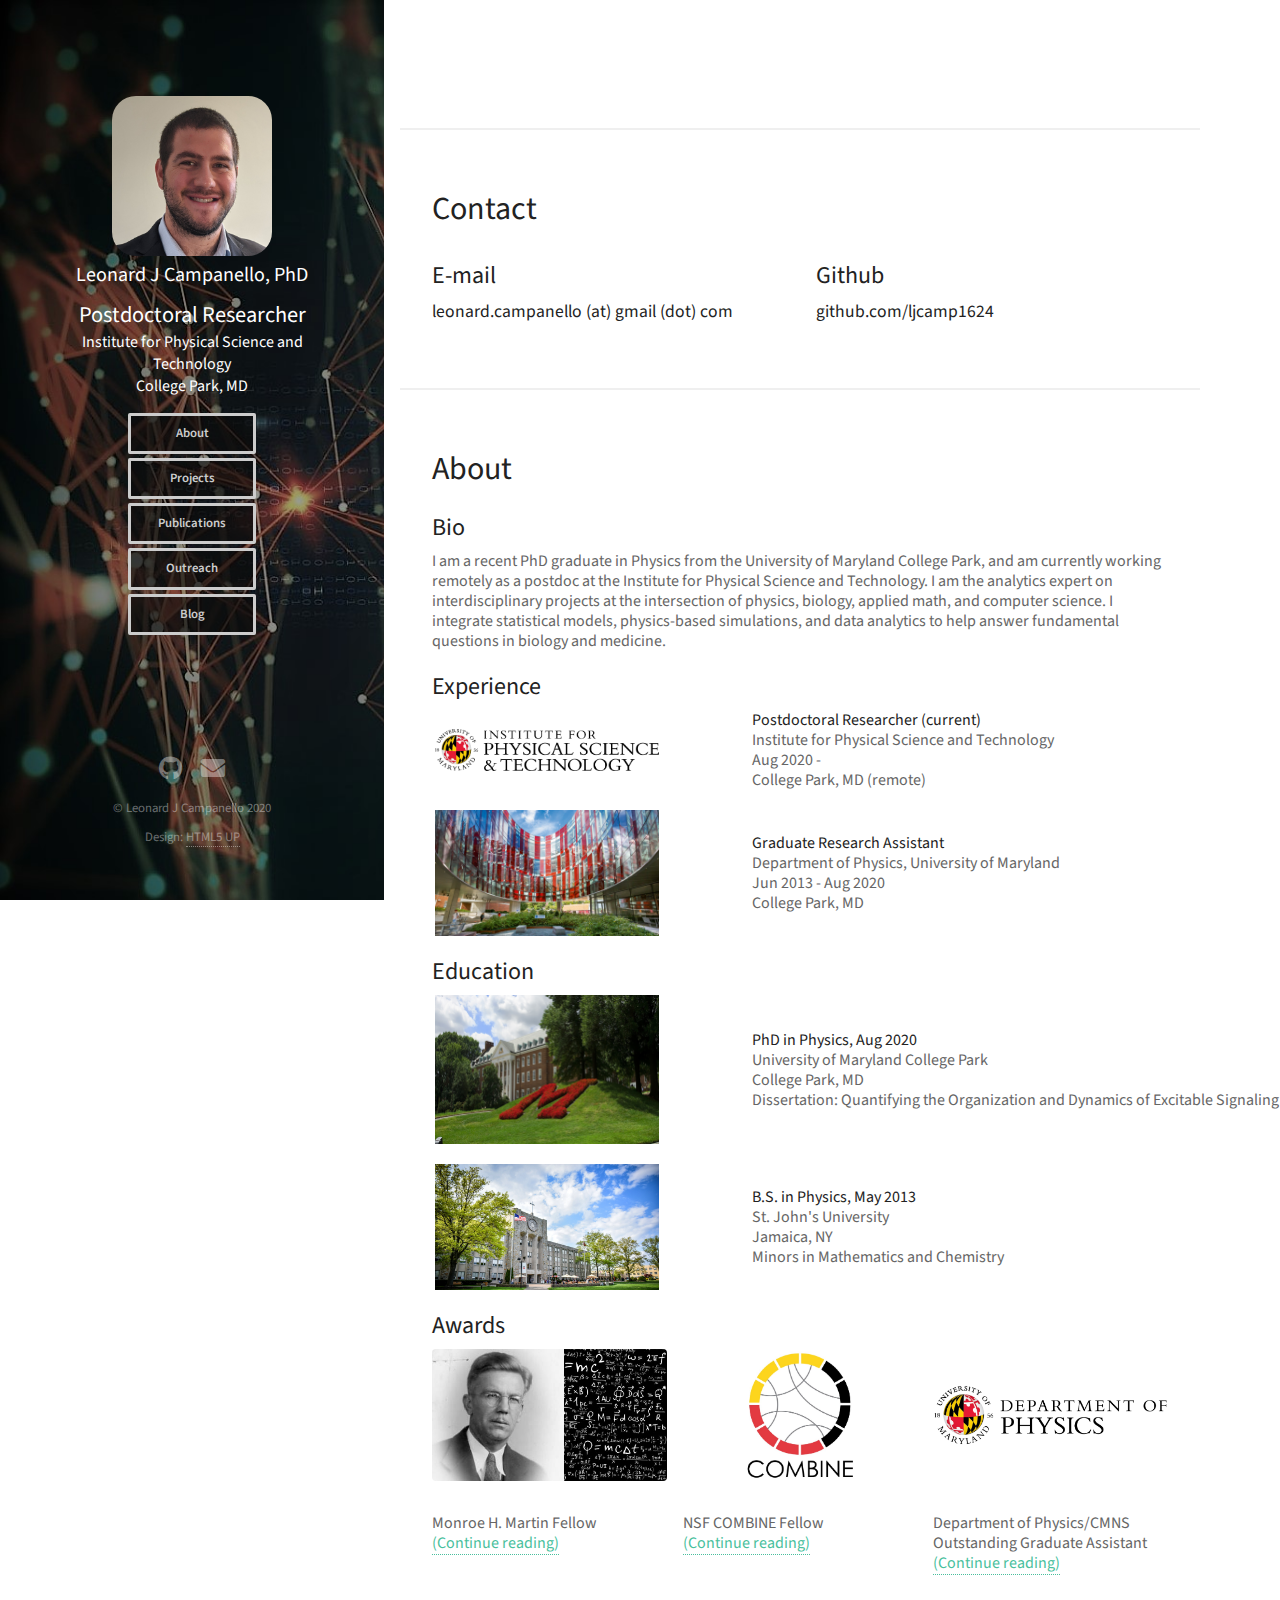
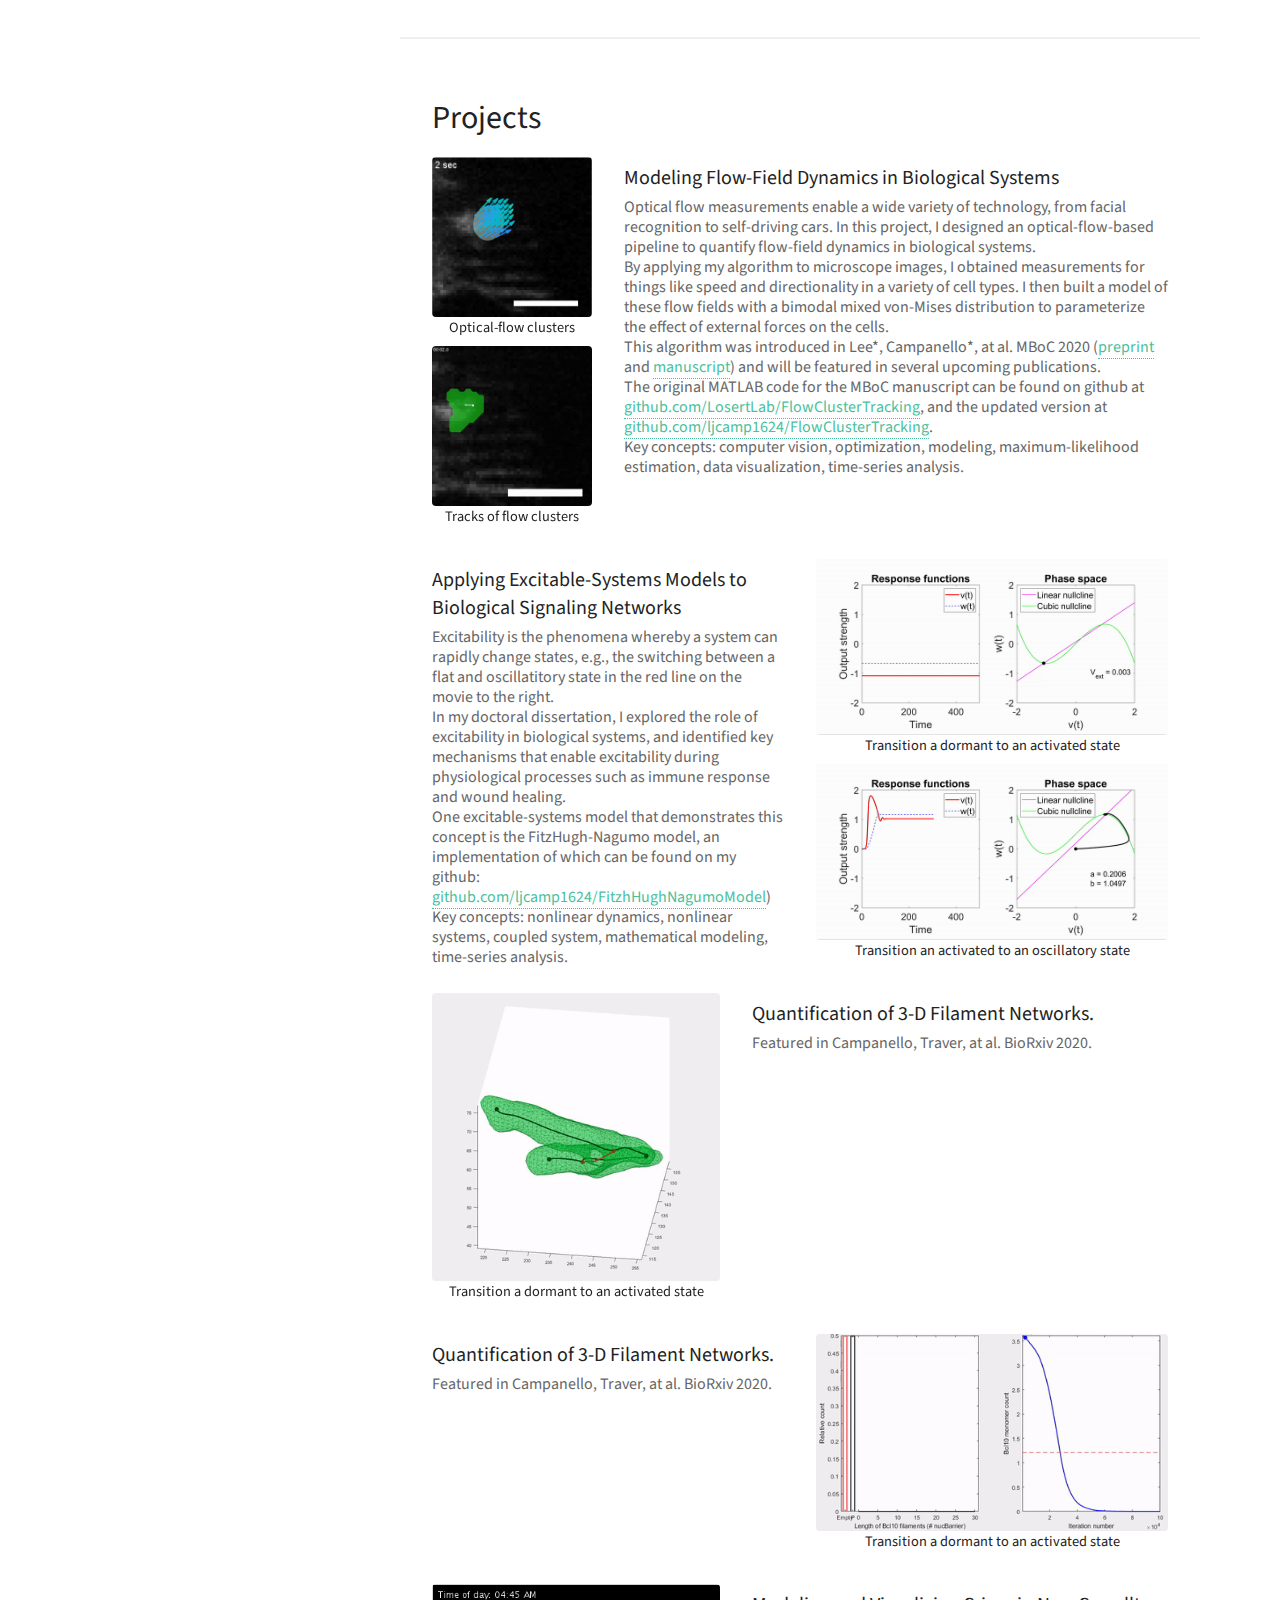
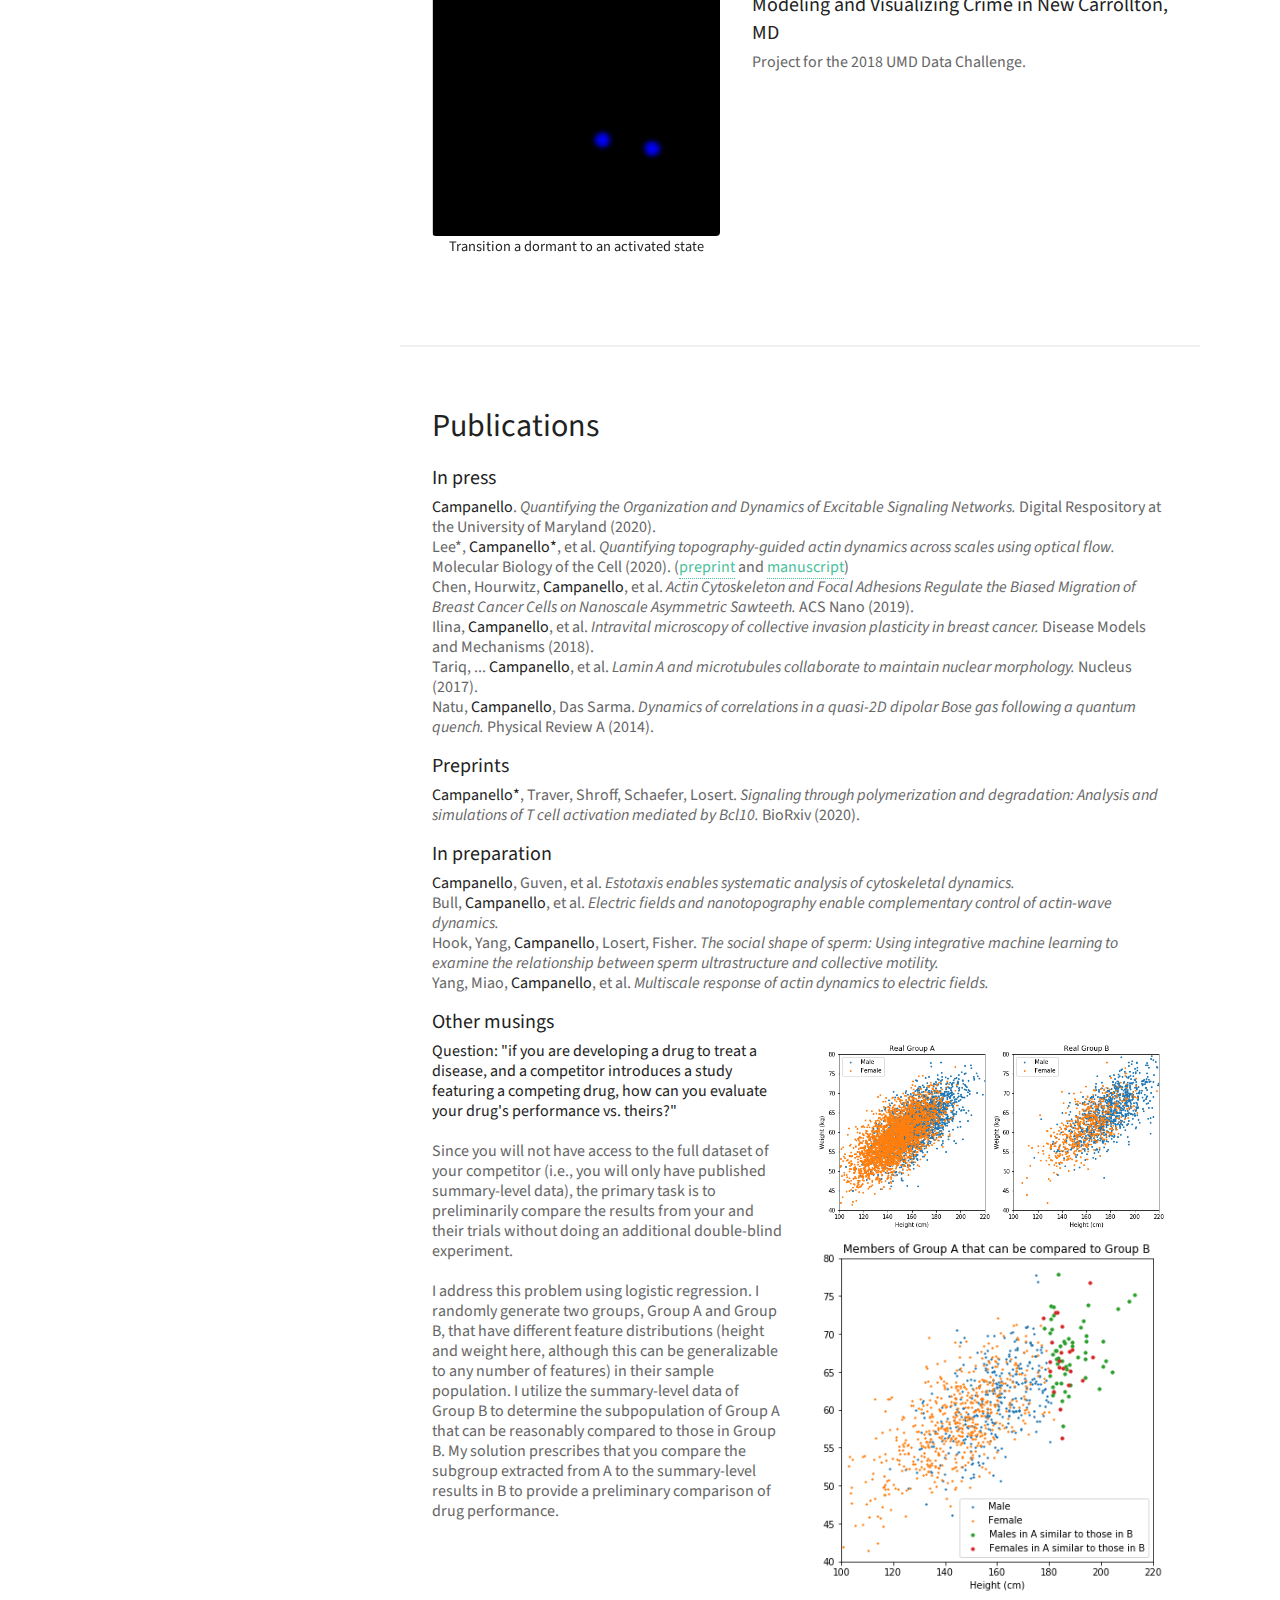
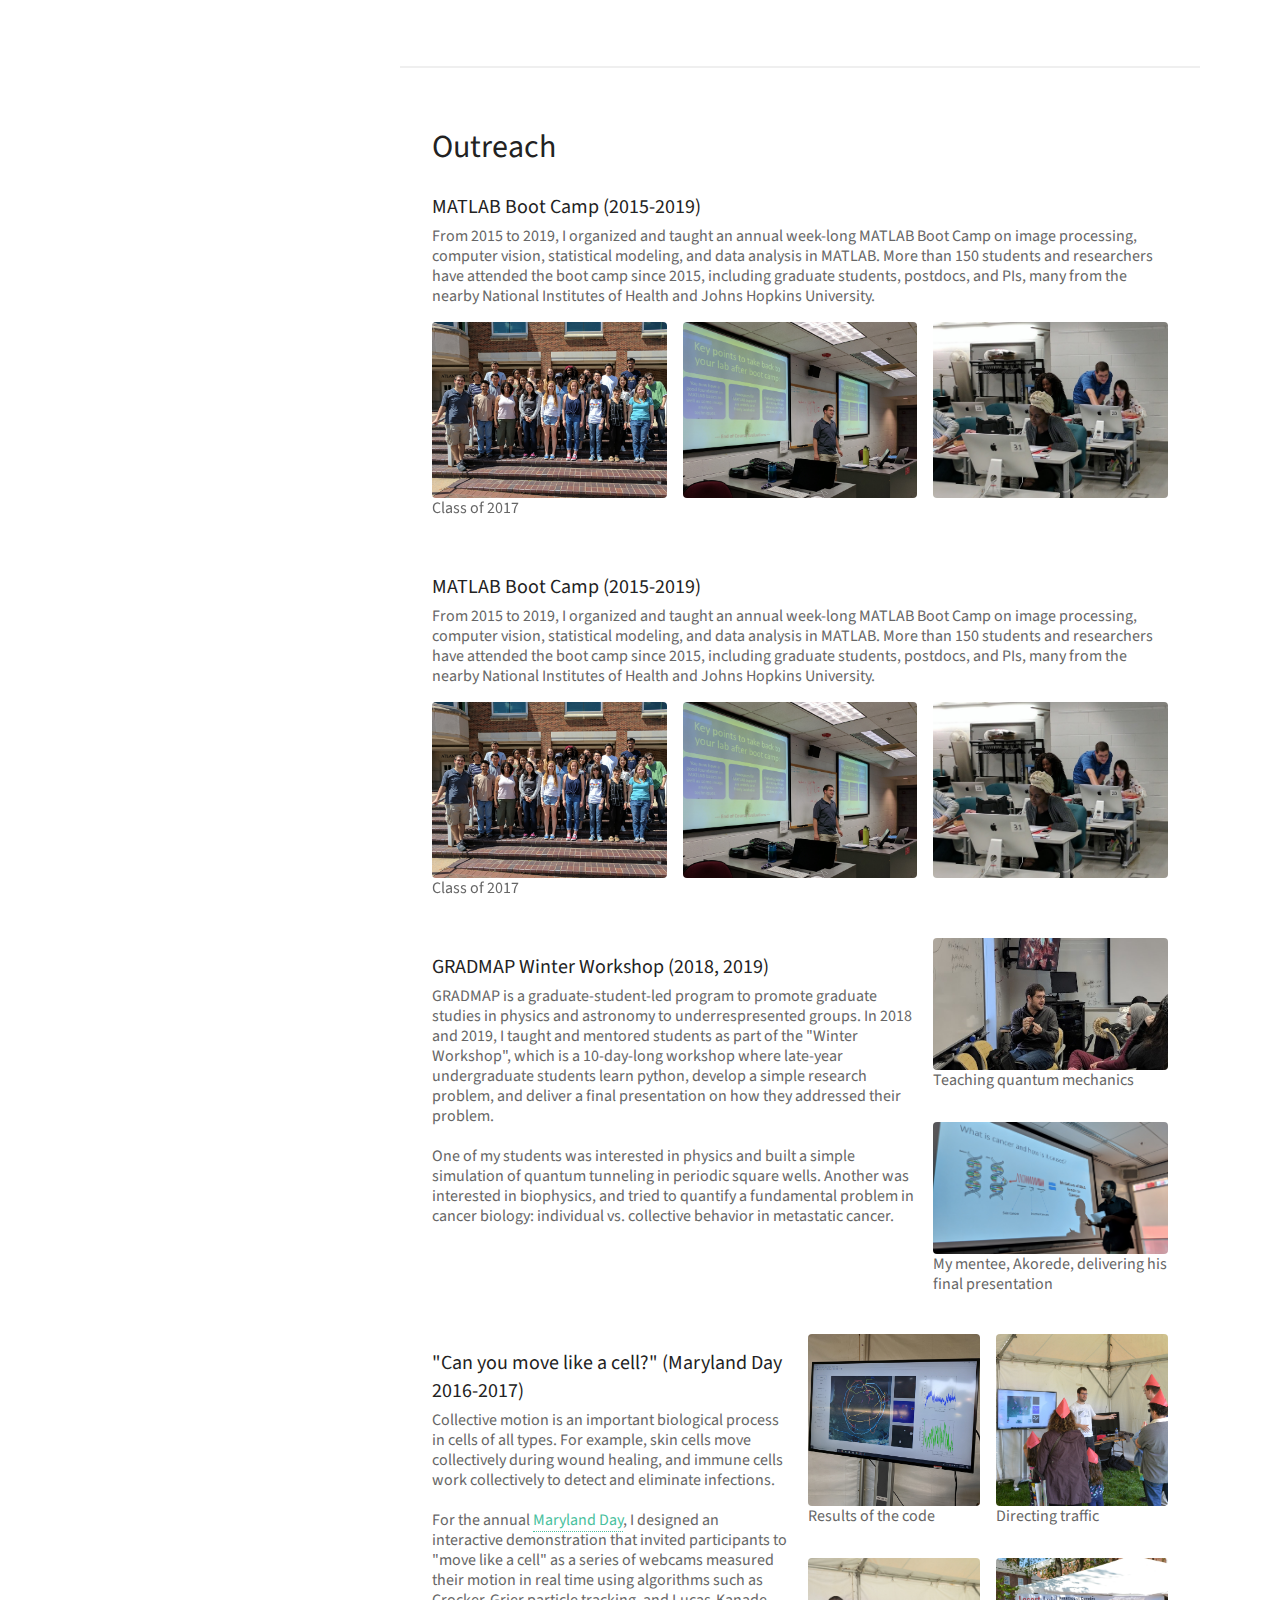
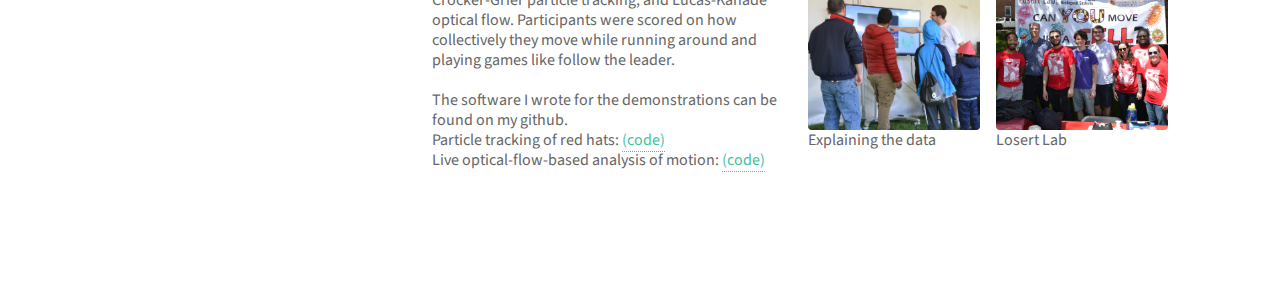
==== commit 51839b22: "Personal website" ====
--- a/index.html
+++ b/index.html
@@ -32,8 +32,9 @@
                         <ul class="actions stacked">
                             <li><a href="#about" class="button small">About</a></li>
                             <li><a href="#projects" class="button small">Projects</a></li>
-                            <li><a href="#blog" class="button small">Blog</a></li>
+                            <li><a href="#publications" class="button small">Publications</a></li>
                             <li><a href="#outreach" class="button small">Outreach</a></li>
+							<li><a href="#blog" class="button small">Blog</a></li>
                         </ul>
                     </div>
 				</div>
@@ -70,11 +71,15 @@
 						</header>
                         
                         <h2>Bio</h2>
-                        <p>
-                            I am a recent PhD graduate in Physics from the University of Maryland College Park, and am currently working remotely as a postdoc at the Institute for Physical Science and Technology. I am the analytics expert on interdisciplinary projects at the intersection of physics, biology, applied math, and computer science. I integrate statistical models, physics-based simulations, and data analytics to help answer fundamental questions in biology and medicine.
-                            <br>
-                            <br>
-                        </p>
+						<div class="row">
+							<div class="col-12">
+								<p>
+									I am a recent PhD graduate in Physics from the University of Maryland College Park, and am currently working remotely as a postdoc at the Institute for Physical Science and Technology. 
+									I am the analytics expert on interdisciplinary projects at the intersection of physics, biology, applied math, and computer science. 
+									I integrate statistical models, physics-based simulations, and data analytics to help answer fundamental questions in biology and medicine.
+								</p>
+                            </div>
+                        </div>
                         
                         <h2>Experience</h2>
                         
@@ -89,12 +94,12 @@
                                 <div class="imgIcon">
                                 <p>
                                     <strong>
-                                        Postdoctoral Researcher
+                                        Postdoctoral Researcher (current)
                                     </strong>
                                     <br>
                                     Institute for Physical Science and Technology
                                     <br>
-                                    Aug 2020 - Present 
+                                    Aug 2020 -  
                                     <br>
                                     College Park, MD (remote)
                                 </p>
@@ -187,11 +192,11 @@
                             <div class="row gtr-50 gtr-uniform">
                                 <div class="col-4">
 									<span class="image fit">
-									<img src="images/thumbs/01.jpg" alt="" />
+									<img src="images/mhm.jpg" alt="" />
 									</span>
 									<p>
 										Monroe H. Martin Fellow <br>
-										<a href="https://umdphysics.umd.edu/about-us/news/department-news/1542-faculty-staff-student-and-alumni-awards-notes.html">
+										<a href="https://umdphysics.umd.edu/about-us/awards-2.html#monroe-h-martin-graduate-research-fellowship" target="_blank">
 											(Continue reading)
 										</a>
 									</p>
@@ -202,18 +207,19 @@
 									</span>
 									<p>
 										NSF COMBINE Fellow<br>
-										<a href="https://www.combine.umd.edu/fall-2017-cohort/">
+										<a href="https://www.combine.umd.edu/fall-2017-cohort/" target="_blank">
 											(Continue reading)
 										</a>
 									</p>
 								</div>
 								<div class="col-4">
 									<span class="image fit">
-									<img src="images/thumbs/01.jpg" alt="" />
+									<img src="images/dop.jpg" alt="" />
 									</span>
 									<p>
+										Department of Physics/CMNS<br>
 										Outstanding Graduate Assistant <br>
-										<a href="https://umdphysics.umd.edu/about-us/news/department-news/1358-three-graduate-students-recognized-by-the-graduate-school-as-outstanding-graduate-assistants.html">
+										<a href="https://umdphysics.umd.edu/about-us/news/department-news/1358-three-graduate-students-recognized-by-the-graduate-school-as-outstanding-graduate-assistants.html" target="_blank">
 											(Continue reading)
 										</a>
 									</p>
@@ -237,11 +243,11 @@
                         <article class="row">
                             <div class="col-3">
                                 <div class="imgIcon work-item">
-                                    <a href="images/oftracking.gif" class="image fit thumb">
+                                    <a href="images/oftracking.gif" class="image fit thumb" target="_blank">
                                         <img src="images/oftracking.gif"/>
                                         <h5>Optical-flow clusters</h5>
                                     </a>
-                                    <a href="images/ofclustering.gif" class="image fit thumb">
+                                    <a href="images/ofclustering.gif" class="image fit thumb" target="_blank">
                                         <img src="images/ofclustering.gif"/>
                                         
                                         <h5>Tracks of flow clusters</h5>
@@ -257,10 +263,10 @@
                                     By applying my algorithm to microscope images, I obtained measurements for things like speed and directionality in a variety of cell types. I then built a model of these flow fields with a bimodal mixed von-Mises distribution to parameterize the effect of external forces on the cells. 
                                 </p>    
                                 <p>
-                                    This algorithm was introduced in Lee*, Campanello*, at al. MBoC 2020 (<a href="https://www.biorxiv.org/content/10.1101/753681v1">preprint</a> and <a href="https://www.molbiolcell.org/doi/full/10.1091/mbc.E19-11-0614">manuscript</a>) and will be featured in several upcoming publications. 
+                                    This algorithm was introduced in Lee*, Campanello*, at al. MBoC 2020 (<a href="https://www.biorxiv.org/content/10.1101/753681v1" target="_blank">preprint</a> and <a href="https://www.molbiolcell.org/doi/full/10.1091/mbc.E19-11-0614" target="_blank">manuscript</a>) and will be featured in several upcoming publications. 
                                 </p>    
                                 <p>
-                                    The original MATLAB code for the MBoC manuscript can be found on github at <a href="https://github.com/LosertLab/FlowClusterTracking">github.com/LosertLab/FlowClusterTracking</a>, and the updated version at <a href="https://github.com/ljcamp1624/FlowClusterTracking">github.com/ljcamp1624/FlowClusterTracking</a>.
+                                    The original MATLAB code for the MBoC manuscript can be found on github at <a href="https://github.com/LosertLab/FlowClusterTracking" target="_blank">github.com/LosertLab/FlowClusterTracking</a>, and the updated version at <a href="https://github.com/ljcamp1624/FlowClusterTracking" target="_blank">github.com/ljcamp1624/FlowClusterTracking</a>.
                                 </p>
                                 <p>
                                     Key concepts: computer vision, optimization, modeling, maximum-likelihood estimation, data visualization, time-series analysis.
@@ -282,7 +288,7 @@
                                         In my doctoral dissertation, I explored the role of excitability in biological systems, and identified key mechanisms that enable excitability during physiological processes such as immune response and wound healing.
                                     </p>
                                     <p>
-                                        One excitable-systems model that demonstrates this concept is the FitzHugh-Nagumo model, an implementation of which can be found on my github: <a href="https://github.com/ljcamp1624/FitzhHughNagumoModel">github.com/ljcamp1624/FitzhHughNagumoModel</a>)
+                                        One excitable-systems model that demonstrates this concept is the FitzHugh-Nagumo model, an implementation of which can be found on my github: <a href="https://github.com/ljcamp1624/FitzhHughNagumoModel" target="_blank">github.com/ljcamp1624/FitzhHughNagumoModel</a>)
                                     </p>
                                     <p>
                                         Key concepts: nonlinear dynamics, nonlinear systems, coupled system, mathematical modeling, time-series analysis.
@@ -290,11 +296,11 @@
                                 </div>
                                 <div class="col-6">
                                     <div class="imgIcon work-item">
-                                        <a href="images/fhndig.gif" class="image fit thumb">
+                                        <a href="images/fhndig.gif" class="image fit thumb" target="_blank">
                                             <img src="images/fhndig.gif"/>
                                             <h5>Transition a dormant to an activated state</h5>
                                         </a>
-                                        <a href="images/fhnosc.gif" class="image fit thumb">
+                                        <a href="images/fhnosc.gif" class="image fit thumb" target="_blank">
                                             <img src="images/fhnosc.gif"/>
                                             <h5>Transition an activated to an oscillatory state</h5>
                                         </a>
@@ -307,7 +313,7 @@
                             <article class="row">
                                 <div class="col-5">
                                     <div class="imgIcon work-item">
-                                        <a href="images/bcl10structure.gif" class="image fit thumb">
+                                        <a href="images/bcl10structure.gif" class="image fit thumb" target="_blank">
                                             <img src="images/bcl10structure.gif"/>
                                             <h5>Transition a dormant to an activated state</h5>
                                         </a>
@@ -336,7 +342,7 @@
                                 </div>
                                 <div class="col-6">
                                     <div class="imgIcon work-item">
-                                        <a href="images/bcl10sim.gif" class="image fit thumb">
+                                        <a href="images/bcl10sim.gif" class="image fit thumb" target="_blank">
                                             <img src="images/bcl10sim.gif"/>
                                             <h5>Transition a dormant to an activated state</h5>
                                         </a>
@@ -349,7 +355,7 @@
                             <article class="row">
                                 <div class="col-5">
                                     <div class="imgIcon work-item">
-                                        <a href="images/map.gif" class="image fit thumb">
+                                        <a href="images/map.gif" class="image fit thumb" target="_blank">
                                             <img src="images/map.gif"/>
                                             <h5>Transition a dormant to an activated state</h5>
                                         </a>
@@ -373,114 +379,242 @@
                             -->
 						
 					</section>
+					
+					
+					
+					
+					
+					
+					
+					
 
 				<!-- Three -->
-					<section id="blog">
+					<section id="publications">
                         
 						<header class="major">
-							<h2>Blog</h2>
+							<h2>Publications</h2>
 						</header>
+						
+						<h3>In press</h3>
+						<div class="row">
+							<div class="col-12">
+								<p>
+									<strong>Campanello</strong>. <i>Quantifying the Organization and Dynamics of Excitable Signaling Networks.</i> Digital Respository at the University of Maryland (2020).
+								</p>
+								<p>
+									Lee*, <strong>Campanello*</strong>, et al. <i>Quantifying topography-guided actin dynamics across scales using optical flow.</i> Molecular Biology of the Cell (2020). (<a href="https://www.biorxiv.org/content/10.1101/753681v1">preprint</a> and <a href="https://www.molbiolcell.org/doi/full/10.1091/mbc.E19-11-0614">manuscript</a>)
+								</p>
+								<p>
+									Chen, Hourwitz, <strong>Campanello</strong>, et al. <i>Actin Cytoskeleton and Focal Adhesions Regulate the Biased Migration of Breast Cancer Cells on Nanoscale Asymmetric Sawteeth.</i> ACS Nano (2019).
+								</p>
+								<p>
+									Ilina, <strong>Campanello</strong>, et al. <i>Intravital microscopy of collective invasion plasticity in breast cancer.</i> Disease Models and Mechanisms (2018).
+								</p>
+								<p>
+									Tariq, ... <strong>Campanello</strong>, et al. <i>Lamin A and microtubules collaborate to maintain nuclear morphology.</i> Nucleus (2017).
+								</p>
+								<p>
+									Natu, <strong>Campanello</strong>, Das Sarma. <i>Dynamics of correlations in a quasi-2D dipolar Bose gas following a quantum quench.</i> Physical Review A (2014).
+								</p>
+							</div>
+						</div>
+						
+						<h3>Preprints</h3>
+						<div class="row">
+							<div class="col-12">
+								<p>
+									<strong>Campanello*</strong>, Traver, Shroff, Schaefer, Losert. <i>Signaling through polymerization and degradation: Analysis and simulations of T cell activation mediated by Bcl10.</i> BioRxiv (2020).
+								</p>
+							</div>
+						</div>
+						
+						<h3>In preparation</h3>
+						<div class="row">
+							<div class="col-12">
+								<p>
+									<strong>Campanello</strong>, Guven, et al. <i>Estotaxis enables systematic analysis of cytoskeletal dynamics.</i>
+								</p>
+								<p>
+									Bull, <strong>Campanello</strong>, et al. <i>Electric fields and nanotopography enable complementary control of actin-wave dynamics.</i>
+								</p>
+								<p>
+									Hook, Yang, <strong>Campanello</strong>, Losert, Fisher. <i>The social shape of sperm: Using integrative machine learning to examine the relationship between sperm ultrastructure and collective motility.</i>
+								</p>
+								<p>
+									Yang, Miao, <strong>Campanello</strong>, et al. <i>Multiscale response of actin dynamics to electric fields.</i>
+								</p>
+							</div>
+						</div>
+						
+						<h3>Other musings</h3>
+						<div class="row">
+							<div class="col-6">
+								<p>
+									<strong>Question: "if you are developing a drug to treat a disease, and a competitor introduces a study featuring a competing drug, how can you evaluate your drug's performance vs. theirs?"</strong>
+									<br>
+									<br>
+									Since you will not have access to the full dataset of your competitor (i.e., you will only have published summary-level data), the primary task is to preliminarily compare the results from your and their trials without doing an additional double-blind experiment.
+									<br>
+									<br>
+									I address this problem using logistic regression. I randomly generate two groups, Group A and Group B, that have different feature distributions (height and weight here, although this can be generalizable to any number of features) in their sample population. 
+									I utilize the summary-level data of Group B to determine the subpopulation of Group A that can be reasonably compared to those in Group B. 
+									My solution prescribes that you compare the subgroup extracted from A to the summary-level results in B to provide a preliminary comparison of drug performance.
+								</p>
+							</div>
+							<div class="col-6" style="vertical-align: middle;">
+								<div style="width: 100%">
+									<img style="width: 100%" src="images/splitAB_1.jpg" />
+								</div>
+								<div style="width: 100%">
+									<img style="width: 100%" src="images/splitAB_2.jpg" />
+								</div>
+							</div>
+						</div> 
+						
                     </section>
-                        
+					
+					
+					
+					
+					
+					
+					
+					
+					
                 <!-- Four -->
 					<section id="outreach">
+					
 						<header class="major">
 							<h2>Outreach</h2>
-						</header>
-                        
-                        <div class="box alt">
-						
+						</header>	
+						
+						<div class="row gtr-50 gtr-uniform">
+						
+							<div class="col-12">
+								<h3>MATLAB Boot Camp (2015-2019)</h3>
+								<p>
+									From 2015 to 2019, I organized and taught an annual week-long MATLAB Boot Camp on image processing, computer vision, statistical modeling, and data analysis in MATLAB. 
+									More than 150 students and researchers have attended the boot camp since 2015, including graduate students, postdocs, and PIs, many from the nearby National Institutes of Health and Johns Hopkins University.
+								</p>
+							</div>
+							<div class="col-4">
+								<span class="image fit"><img src="images/mbc2017.jpg" alt="" /><p>Class of 2017</p></span>
+							</div>
+							<div class="col-4">
+								<span class="image fit"><img src="images/mbc2017_2.jpg" alt="" /></span>
+							</div>
+							<div class="col-4">
+								<span class="image fit"><img src="images/mbc2017_3.jpg" alt="" /></span>
+							</div>
 							
-							<div class="row gtr-50 gtr-uniform">
+						</div>
+						
+						<br>
+						<br>
+						
+						<div class="row gtr-50 gtr-uniform">
+
+							<div class="col-12">
+								<h3>MATLAB Boot Camp (2015-2019)</h3>
+								<p>
+									From 2015 to 2019, I organized and taught an annual week-long MATLAB Boot Camp on image processing, computer vision, statistical modeling, and data analysis in MATLAB. 
+									More than 150 students and researchers have attended the boot camp since 2015, including graduate students, postdocs, and PIs, many from the nearby National Institutes of Health and Johns Hopkins University.
+								</p>
+							</div>
+							<div class="col-4">
+								<span class="image fit"><img src="images/mbc2017.jpg" alt="" /><p>Class of 2017</p></span>
+							</div>
+							<div class="col-4">
+								<span class="image fit"><img src="images/mbc2017_2.jpg" alt="" /></span>
+							</div>
+							<div class="col-4">
+								<span class="image fit"><img src="images/mbc2017_3.jpg" alt="" /></span>
+							</div>
+						</div>
+						
+						<br>
+						<br>
+						
+						<div class="row gtr-50 gtr-uniform">	
 							
-								<div class="col-7">
-									<h3>"Can you move like a cell?" (Maryland Day 2016-2017)</h3>
-									<p>
-										<br>
-										Collective motion is an important biological process in cells of all types. 
-										For example, skin cells move collectively during wound healing, and immune cells work collectively to detect and eliminate infections. 
-										<br><br>
-										For the annual <a href="https://marylandday.umd.edu/">Maryland Day</a>, I designed an interactive demonstration that invited participants to "move like a cell" as a series of webcams measured their motion in real time using algorithms such as Crocker-Grier particle tracking, and Lucas-Kanade optical flow. 
-										Participants were scored on how collectively they move while running around and playing games like follow the leader.
-										<br><br>
-										The software I wrote for the demonstrations can be found on my github.
-										<br>
-										Particle tracking of red hats: <a href="">(code)</a>
-										<br>
-										Live optical-flow-based analysis of motion: <a href="">(code)</a>
-										<br>
-										<br>
-									</p>
-									<span class="image fit"><img src="images/move1.jpg" alt="" /><p>Losert Lab volunteers.</p></span>
-								</div>
-								<div class="col-5">
-									<span class="image fit"><img src="images/move2.jpg" alt="" /><p>Results of tracking algorithm.</p></span>
-									
-									<span class="image fit"><img src="images/move3.jpg" alt="" /><p>Explaining the results.</p></span>
-									
-									<span class="image fit"><img src="images/move4.jpg" alt="" /><p>Directing red-hat-wearing participants.</p></span>
-									
-								</div>
-								<!--
-								<div class="col-4">
-								</div>
-								<div class="col-4">
-									<span class="image fit"><img src="images/move1.jpg" alt="" /></span>
-								</div>
-								<div class="col-4">
-									
-								</div>
-								-->
+							<div class="col-8">
+								<h3>GRADMAP Winter Workshop (2018, 2019)</h3>
+								<p>
+									GRADMAP is a graduate-student-led program to promote graduate studies in physics and astronomy to underrespresented groups. 
+									In 2018 and 2019, I taught and mentored students as part of the "Winter Workshop", which is a 10-day-long workshop where late-year undergraduate students learn python, develop a simple research problem, and deliver a final presentation on how they addressed their problem.
+								</p>
+								<br>
+								<br>
+								<p>
+									One of my students was interested in physics and built a simple simulation of quantum tunneling in periodic square wells. 
+									Another was interested in biophysics, and tried to quantify a fundamental problem in cancer biology: individual vs. collective behavior in metastatic cancer.
+								</p>
+							</div>
+							<div class="col-4">
+								<span class="image fit">
+									<img src="images/ww2018.jpg" alt="" />
+									<p>Teaching quantum mechanics</p>
+								</span>
+								<span class="image fit">
+									<img src="images/ww4.jpg" alt="" />
+									<p>My mentee, Akorede, delivering his final presentation</p>
+								</span>
+							</div>
+							
+						</div>
+						
+						<br>
+						<br>
+
+						<div class="row gtr-50 gtr-uniform">
+						
+							<div class="col-6">
+								<h3>"Can you move like a cell?" (Maryland Day 2016-2017)</h3>
+								<p>
+									Collective motion is an important biological process in cells of all types. 
+									For example, skin cells move collectively during wound healing, and immune cells work collectively to detect and eliminate infections. 
+									<br><br>
+									For the annual <a href="https://marylandday.umd.edu/" target="_blank">Maryland Day</a>, I designed an interactive demonstration that invited participants to "move like a cell" as a series of webcams measured their motion in real time using algorithms such as Crocker-Grier particle tracking, and Lucas-Kanade optical flow. 
+									Participants were scored on how collectively they move while running around and playing games like follow the leader.
+									<br><br>
+									The software I wrote for the demonstrations can be found on my github.
+									<br>
+									Particle tracking of red hats: <a href="" target="_blank">(code)</a>
+									<br>
+									Live optical-flow-based analysis of motion: <a href="" target="_blank">(code)</a>
+									<br>
+									<br>
+								</p>
 								
 							</div>
+							<div class="col-3">
+								<span class="image fit"><img src="images/move2.jpg" alt="" /><p>Results of the code</p></span>
+								<span class="image fit"><img src="images/move3.jpg" alt="" /><p>Explaining the data</p></span>
+							</div>
+							<div class="col-3">	
+								<span class="image fit"><img src="images/move4.jpg" alt="" /><p>Directing traffic</p></span>
+								<span class="image fit"><img src="images/move1.jpg" alt="" /><p>Losert Lab</p></span>
+							</div>
 							
-							<br>
-							<br>
+						</div>
+						
+						
+						
+						<!--
+						<div class="row gtr-50 gtr-uniform">	
+							<div class="col-12"><span class="image fit"><img src="images/fulls/05.jpg" alt="" /></span></div>
+							<div class="col-4"><span class="image fit"><img src="images/thumbs/01.jpg" alt="" /></span></div>
+							<div class="col-4"><span class="image fit"><img src="images/thumbs/02.jpg" alt="" /></span></div>
+							<div class="col-4"><span class="image fit"><img src="images/thumbs/03.jpg" alt="" /></span></div>
+							<div class="col-4"><span class="image fit"><img src="images/thumbs/04.jpg" alt="" /></span></div>
+							<div class="col-4"><span class="image fit"><img src="images/thumbs/05.jpg" alt="" /></span></div>
+							<div class="col-4"><span class="image fit"><img src="images/thumbs/06.jpg" alt="" /></span></div>
+							<div class="col-4"><span class="image fit"><img src="images/thumbs/03.jpg" alt="" /></span></div>
+							<div class="col-4"><span class="image fit"><img src="images/thumbs/02.jpg" alt="" /></span></div>
+							<div class="col-4"><span class="image fit"><img src="images/thumbs/01.jpg" alt="" /></span></div>
+						</div>
+						-->
 							
-							<div class="row gtr-50 gtr-uniform">
-
-								<div class="col-8">
-									<h3>MATLAB Boot Camp (2015-2019)</h3>
-									<p>
-										From 2015 to 2019, I organized and taught an annual week-long MATLAB Boot Camp on image processing, computer vision, statistical modeling, and data analysis in MATLAB. 
-										Since 2015, more than 150 individuals have attended the boot camp, including graduate students, postdocs, and PIs, many from the nearby National Institutes of Health and Johns Hopkins University.
-									</p>
-								</div>
-								
-								<div class="col-4">
-									<span class="image fit"><img src="images/mbc2017.jpg" alt="" /></span>
-									<span class="image fit"><img src="images/mbc2017_2.jpg" alt="" /></span>
-									<span class="image fit"><img src="images/mbc2017_3.jpg" alt="" /></span>
-								</div>
-								
-							<p>
-								Text
-							</p>
-							
-							<h2>GRADMAP Winter Workshop 2018 and 2019</h2>
-                            <div class="row gtr-50 gtr-uniform">	
-								<div class="col-3"><span class="image fit"><img src="images/move1.jpg" alt="" /></span></div>
-								<div class="col-3"><span class="image fit"><img src="images/move2.jpg" alt="" /></span></div>
-								<div class="col-3"><span class="image fit"><img src="images/move3.jpg" alt="" /></span></div>
-								<div class="col-3"><span class="image fit"><img src="images/move4.jpg" alt="" /></span></div>
-							</div>
-							<p>
-								Text
-							</p>
-							
-							<div class="row gtr-50 gtr-uniform">	
-                                <div class="col-12"><span class="image fit"><img src="images/fulls/05.jpg" alt="" /></span></div>
-                                <div class="col-4"><span class="image fit"><img src="images/thumbs/01.jpg" alt="" /></span></div>
-                                <div class="col-4"><span class="image fit"><img src="images/thumbs/02.jpg" alt="" /></span></div>
-                                <div class="col-4"><span class="image fit"><img src="images/thumbs/03.jpg" alt="" /></span></div>
-                                <div class="col-4"><span class="image fit"><img src="images/thumbs/04.jpg" alt="" /></span></div>
-                                <div class="col-4"><span class="image fit"><img src="images/thumbs/05.jpg" alt="" /></span></div>
-                                <div class="col-4"><span class="image fit"><img src="images/thumbs/06.jpg" alt="" /></span></div>
-                                <div class="col-4"><span class="image fit"><img src="images/thumbs/03.jpg" alt="" /></span></div>
-                                <div class="col-4"><span class="image fit"><img src="images/thumbs/02.jpg" alt="" /></span></div>
-                                <div class="col-4"><span class="image fit"><img src="images/thumbs/01.jpg" alt="" /></span></div>
-                            </div>
-                        </div>
                     </section>
                         
 					
--- a/assets/css/main.css
+++ b/assets/css/main.css
@@ -106,6 +106,11 @@
         background-image: url("images/map.jpg");
         opacity: 50%;
     }
+	
+	p i {
+		font-style: italic;
+	}	
+	
 
 /* Basic */
 
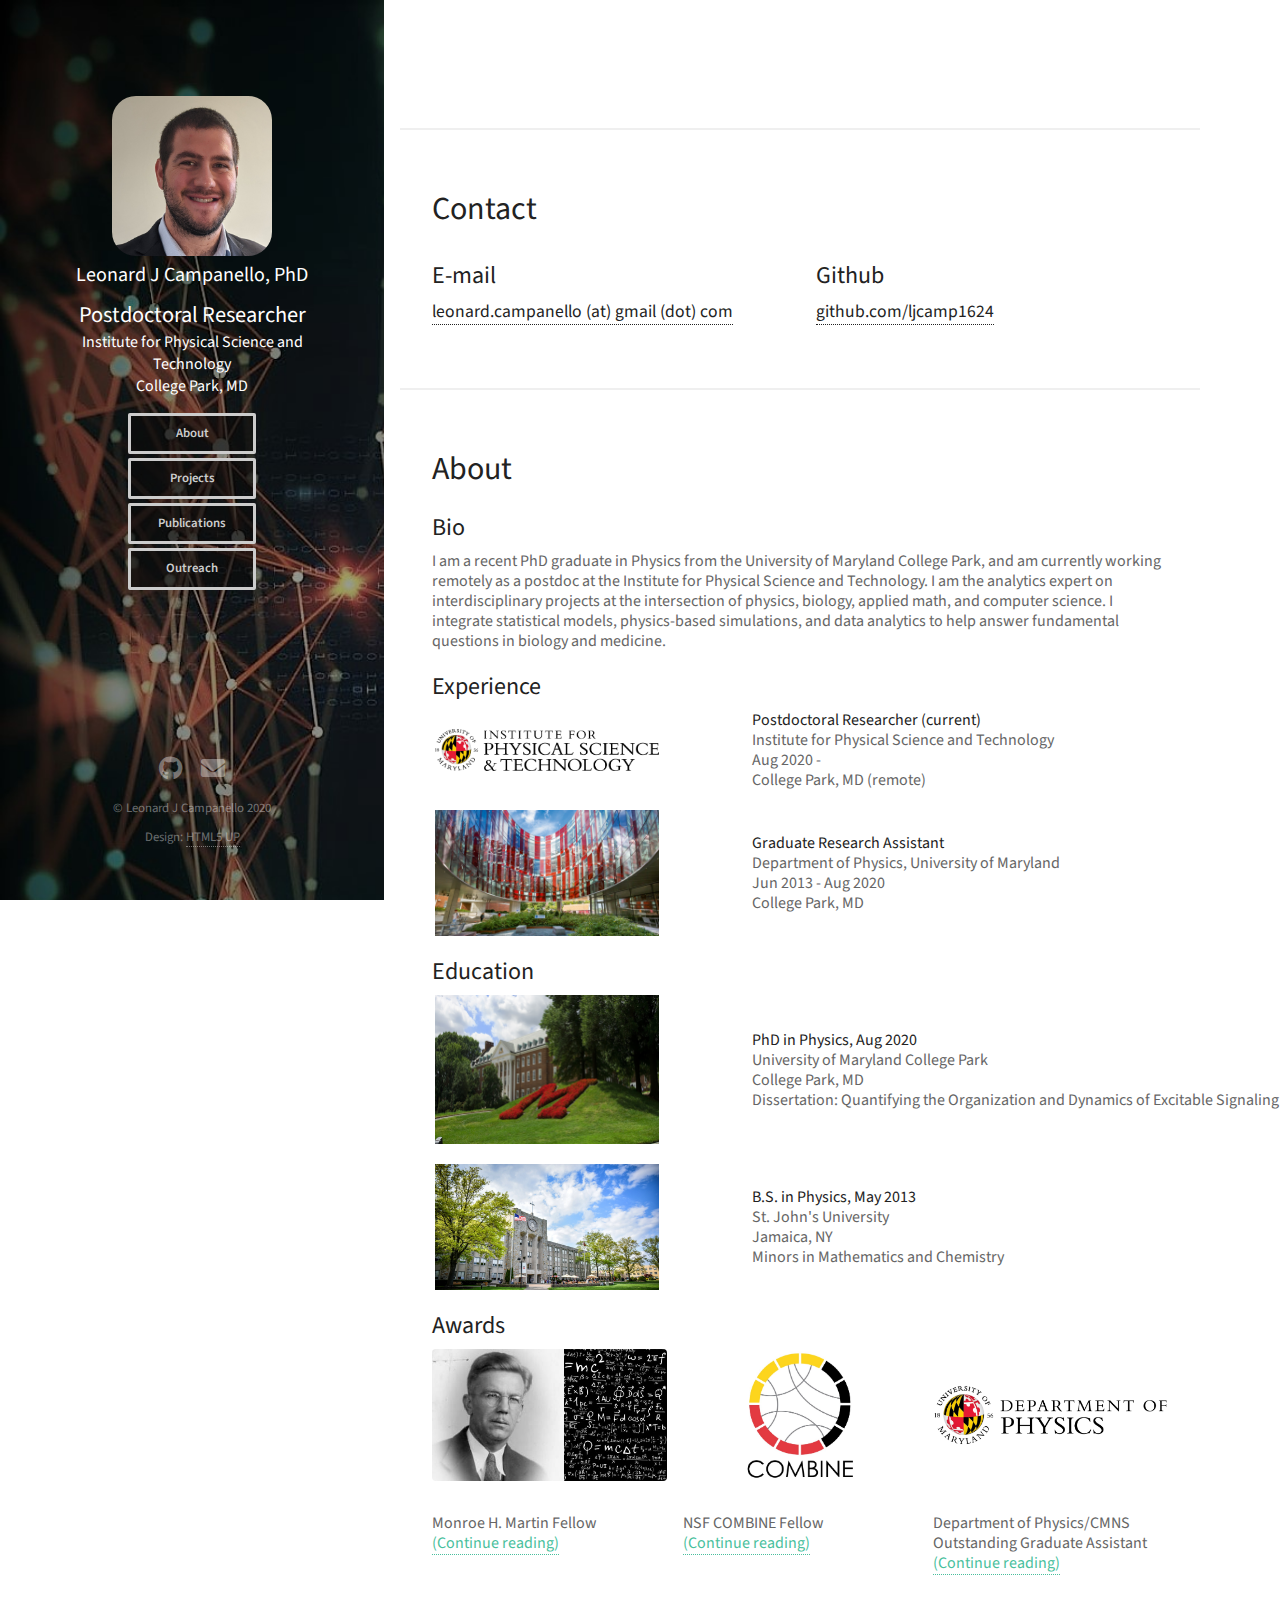
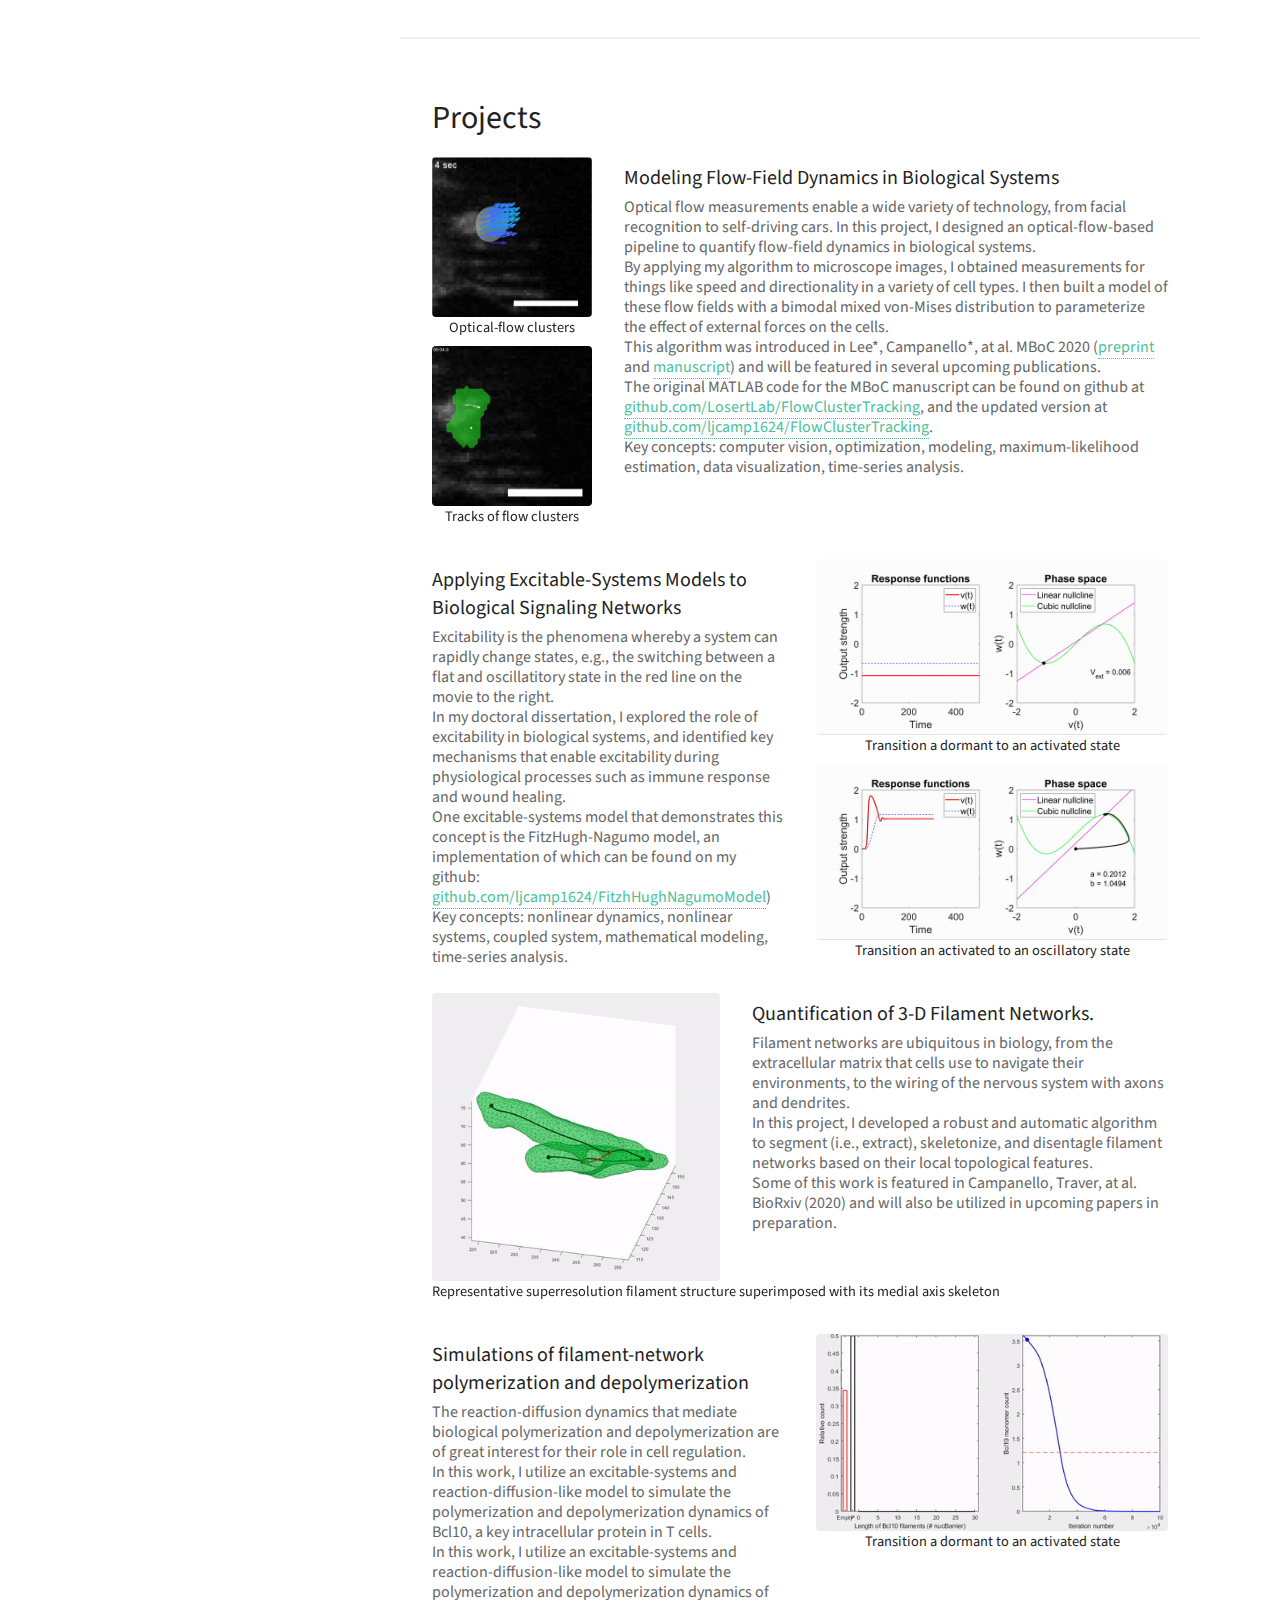
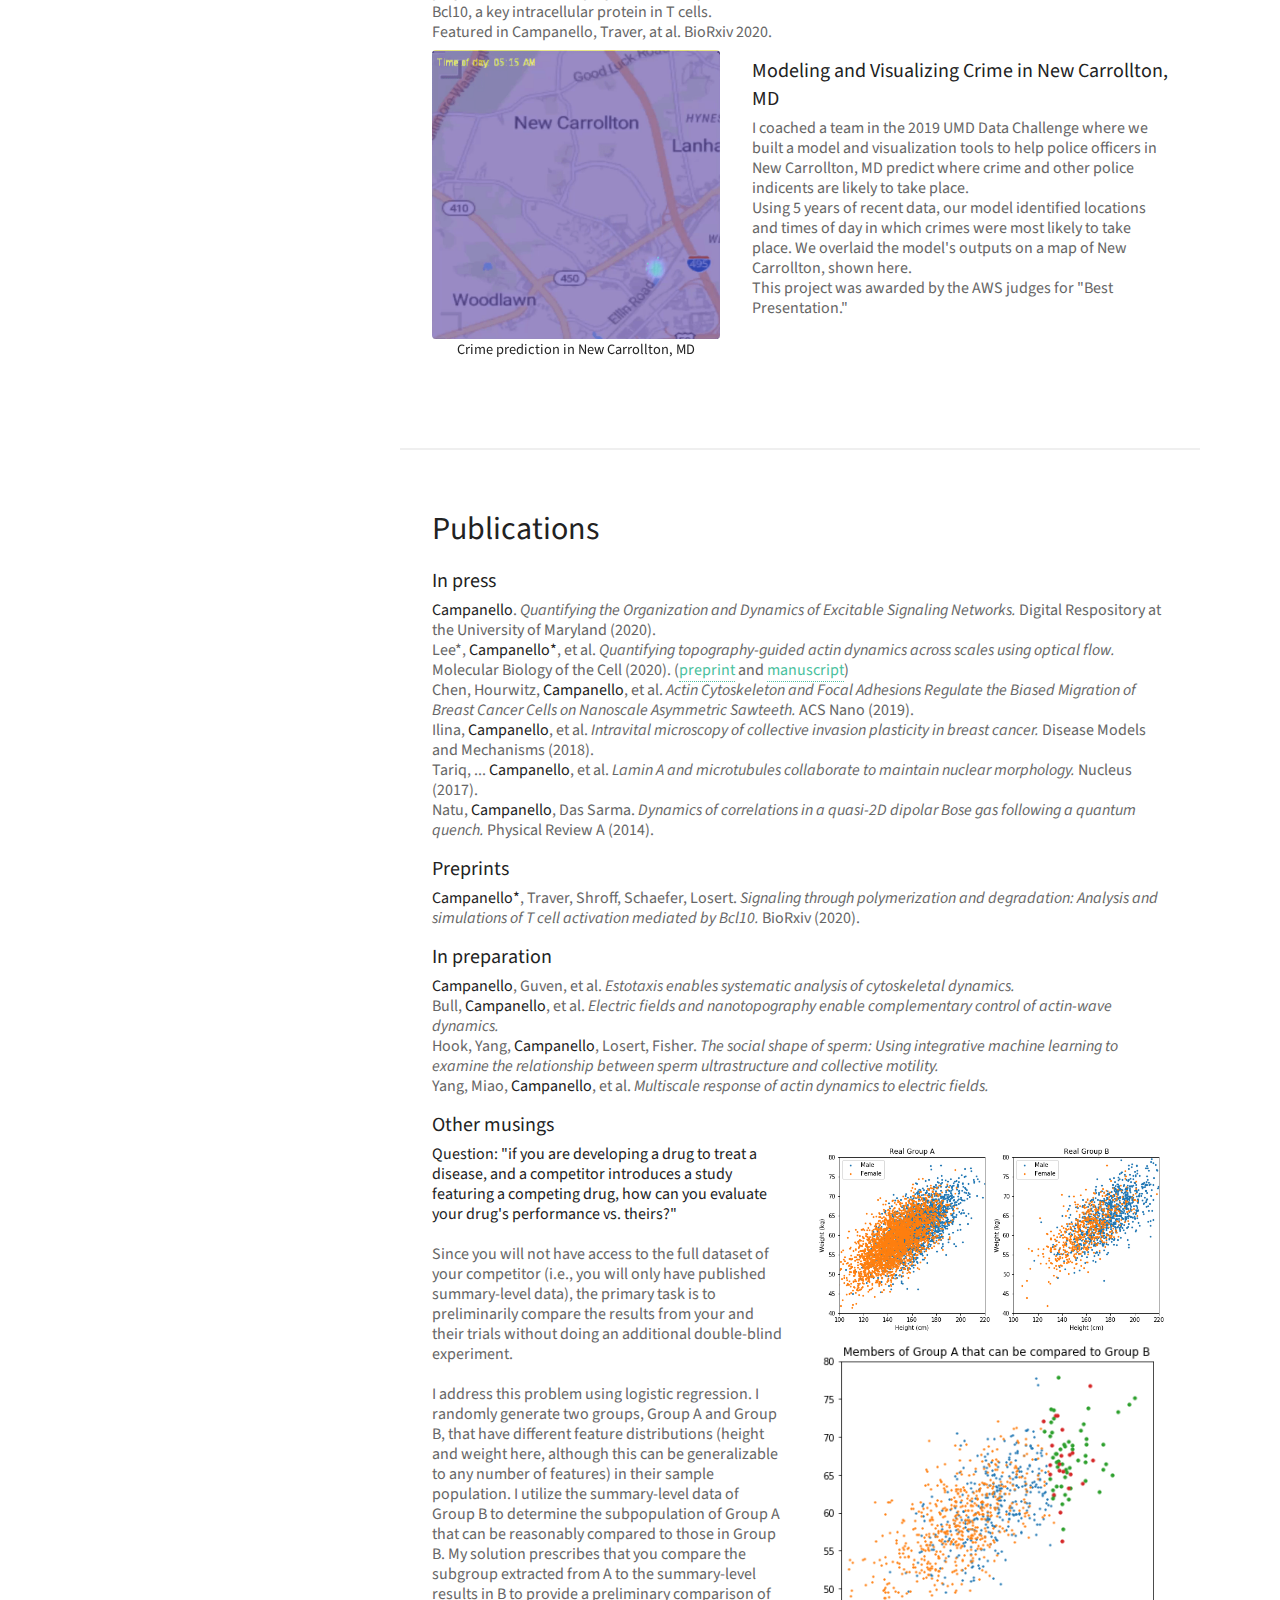
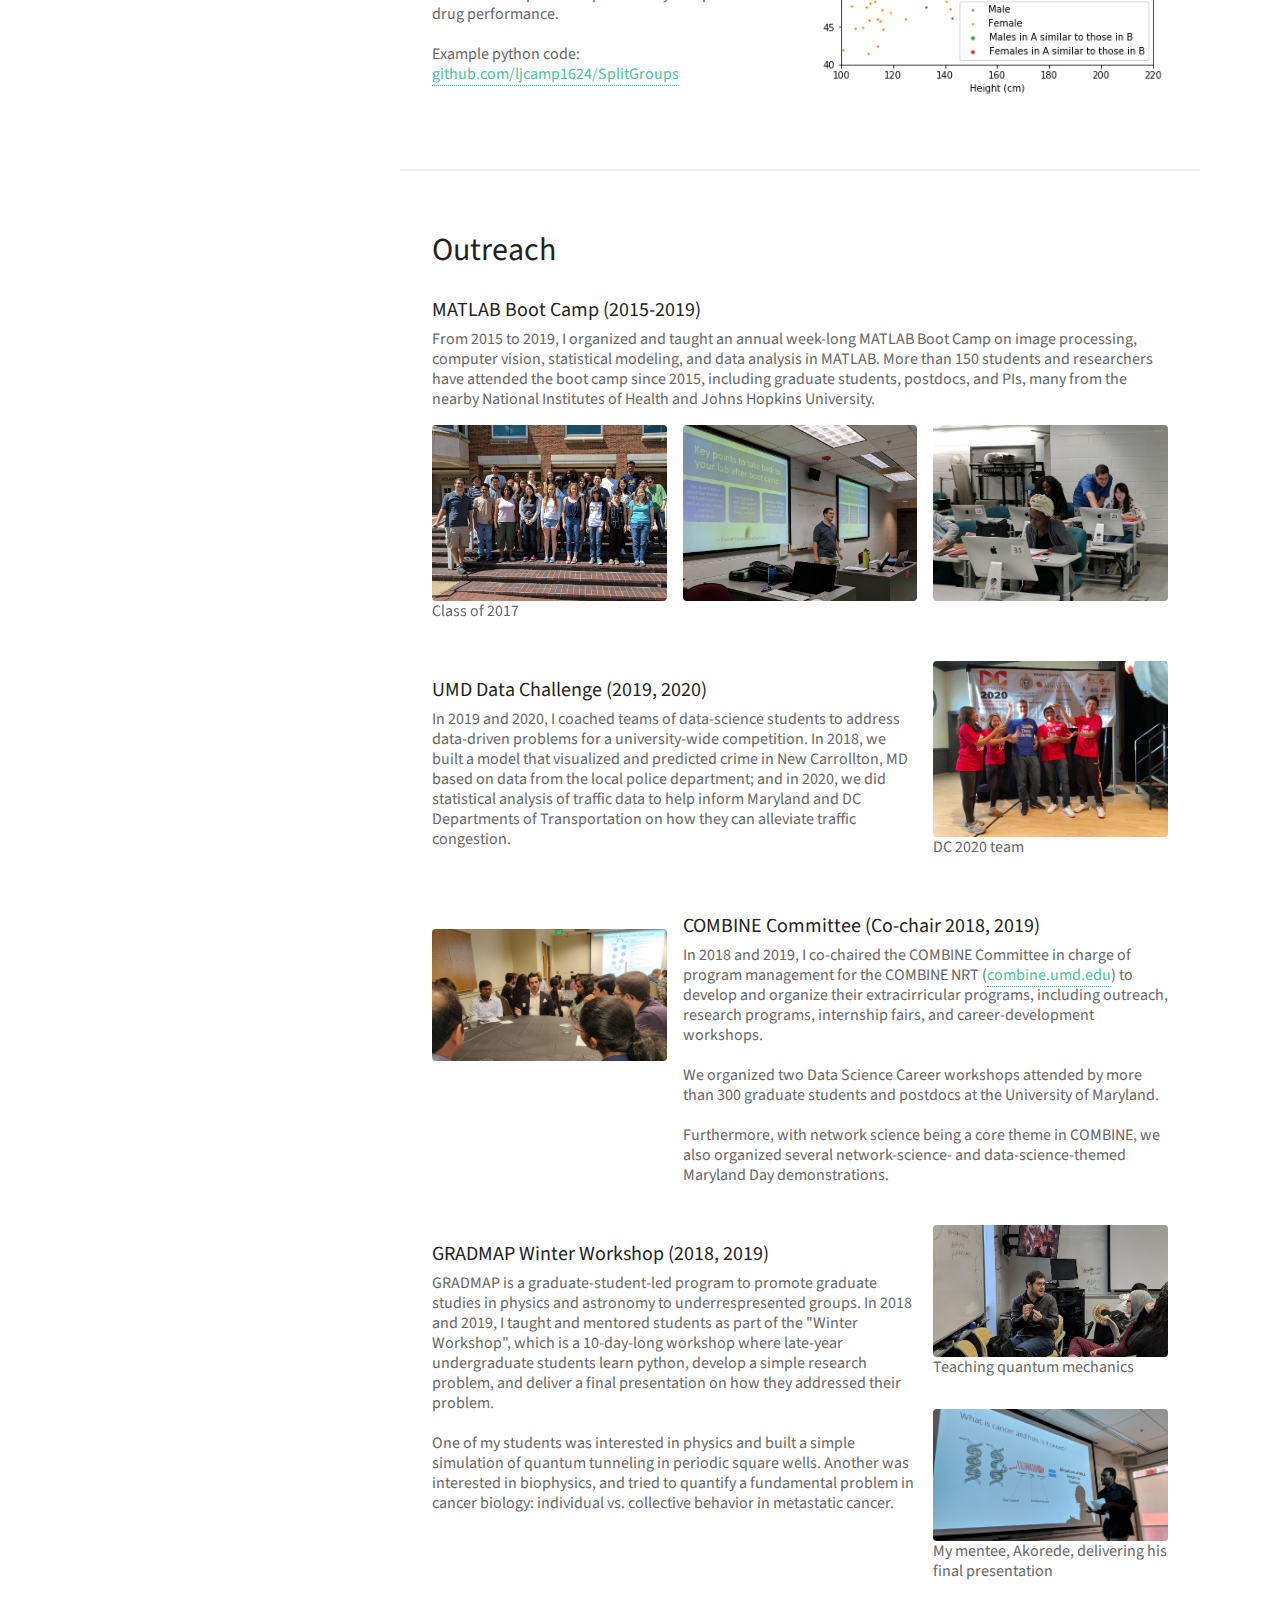
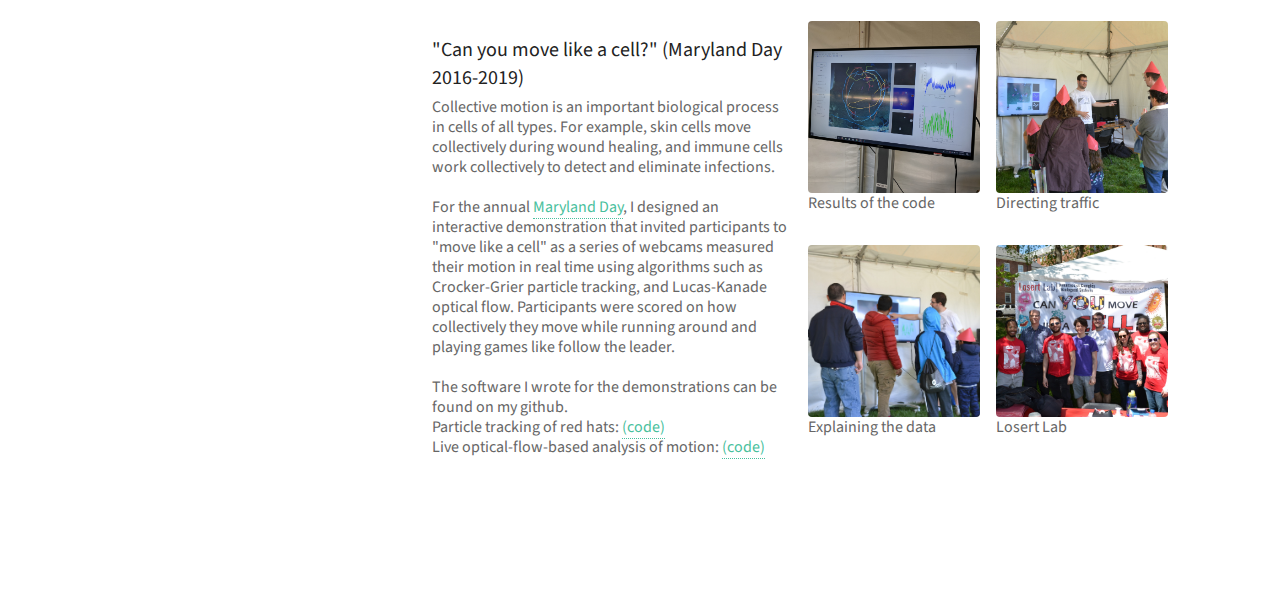
==== commit 7efb191d: "Personal website" ====
--- a/index.html
+++ b/index.html
@@ -34,7 +34,6 @@
                             <li><a href="#projects" class="button small">Projects</a></li>
                             <li><a href="#publications" class="button small">Publications</a></li>
                             <li><a href="#outreach" class="button small">Outreach</a></li>
-							<li><a href="#blog" class="button small">Blog</a></li>
                         </ul>
                     </div>
 				</div>
@@ -53,11 +52,11 @@
                         <div class="row">
                             <div class="col-6">
                                 <h2>E-mail</h2>
-                                <h4>leonard.campanello (at) gmail (dot) com</h4>
+                                <h4><a href="mailto:leonard.campanello@gmail.com">leonard.campanello (at) gmail (dot) com</a></h4>
                             </div>
                             <div class="col-6">
                                 <h2>Github</h2>
-                                <h4>github.com/ljcamp1624</h4>
+								<h4><a href="https://github.com/ljcamp1624">github.com/ljcamp1624</a></h4>
                             </div>
                        </div>
                         
@@ -276,38 +275,38 @@
                         
                         
                         <!-- excitability -->
-                            <article class="row">
-                                <div class="col-6">
-                                    <h3>
-                                        Applying Excitable-Systems Models to Biological Signaling Networks
-                                    </h3>
-                                    <p>
-                                        Excitability is the phenomena whereby a system can rapidly change states, e.g., the switching between a flat and oscillatitory state in the red line on the movie to the right.
-                                    </p>
-                                    <p>
-                                        In my doctoral dissertation, I explored the role of excitability in biological systems, and identified key mechanisms that enable excitability during physiological processes such as immune response and wound healing.
-                                    </p>
-                                    <p>
-                                        One excitable-systems model that demonstrates this concept is the FitzHugh-Nagumo model, an implementation of which can be found on my github: <a href="https://github.com/ljcamp1624/FitzhHughNagumoModel" target="_blank">github.com/ljcamp1624/FitzhHughNagumoModel</a>)
-                                    </p>
-                                    <p>
-                                        Key concepts: nonlinear dynamics, nonlinear systems, coupled system, mathematical modeling, time-series analysis.
-                                    </p>
-                                </div>
-                                <div class="col-6">
-                                    <div class="imgIcon work-item">
-                                        <a href="images/fhndig.gif" class="image fit thumb" target="_blank">
-                                            <img src="images/fhndig.gif"/>
-                                            <h5>Transition a dormant to an activated state</h5>
-                                        </a>
-                                        <a href="images/fhnosc.gif" class="image fit thumb" target="_blank">
-                                            <img src="images/fhnosc.gif"/>
-                                            <h5>Transition an activated to an oscillatory state</h5>
-                                        </a>
-                                    </div>
-                                </div>
-							</article>
-                        
+						<article class="row">
+							<div class="col-6">
+								<h3>
+									Applying Excitable-Systems Models to Biological Signaling Networks
+								</h3>
+								<p>
+									Excitability is the phenomena whereby a system can rapidly change states, e.g., the switching between a flat and oscillatitory state in the red line on the movie to the right.
+								</p>
+								<p>
+									In my doctoral dissertation, I explored the role of excitability in biological systems, and identified key mechanisms that enable excitability during physiological processes such as immune response and wound healing.
+								</p>
+								<p>
+									One excitable-systems model that demonstrates this concept is the FitzHugh-Nagumo model, an implementation of which can be found on my github: <a href="https://github.com/ljcamp1624/FitzhHughNagumoModel" target="_blank">github.com/ljcamp1624/FitzhHughNagumoModel</a>)
+								</p>
+								<p>
+									Key concepts: nonlinear dynamics, nonlinear systems, coupled system, mathematical modeling, time-series analysis.
+								</p>
+							</div>
+							<div class="col-6">
+								<div class="imgIcon work-item">
+									<a href="images/fhndig.gif" class="image fit thumb" target="_blank">
+										<img src="images/fhndig.gif"/>
+										<h5>Transition a dormant to an activated state</h5>
+									</a>
+									<a href="images/fhnosc.gif" class="image fit thumb" target="_blank">
+										<img src="images/fhnosc.gif"/>
+										<h5>Transition an activated to an oscillatory state</h5>
+									</a>
+								</div>
+							</div>
+						</article>
+					
                         
                             <!-- 3-D filament networks -->
                             <article class="row">
@@ -315,7 +314,7 @@
                                     <div class="imgIcon work-item">
                                         <a href="images/bcl10structure.gif" class="image fit thumb" target="_blank">
                                             <img src="images/bcl10structure.gif"/>
-                                            <h5>Transition a dormant to an activated state</h5>
+                                            <h5>Representative superresolution filament structure superimposed with its medial axis skeleton</h5>
                                         </a>
                                     </div>
                                 </div>
@@ -324,7 +323,13 @@
                                         Quantification of 3-D Filament Networks.
                                     </h3>
                                     <p>
-                                        Featured in Campanello, Traver, at al. BioRxiv 2020.
+                                        Filament networks are ubiquitous in biology, from the extracellular matrix that cells use to navigate their environments, to the wiring of the nervous system with axons and dendrites.
+                                    </p>
+									<p>
+                                        In this project, I developed a robust and automatic algorithm to segment (i.e., extract), skeletonize, and disentagle filament networks based on their local topological features. 
+                                    </p>
+									<p>
+                                        Some of this work is featured in Campanello, Traver, at al. BioRxiv (2020) and will also be utilized in upcoming papers in preparation.
                                     </p>
                                 </div>
 							</article>
@@ -334,8 +339,17 @@
                             <article class="row">
                                 <div class="col-6">
                                     <h3>
-                                        Quantification of 3-D Filament Networks.
+                                        Simulations of filament-network polymerization and depolymerization
                                     </h3>
+									<p>
+                                        The reaction-diffusion dynamics that mediate biological polymerization and depolymerization are of great interest for their role in cell regulation.
+                                    </p>
+									<p>
+                                        In this work, I utilize an excitable-systems and reaction-diffusion-like model to simulate the polymerization and depolymerization dynamics of Bcl10, a key intracellular protein in T cells.
+                                    </p>
+									<p>
+                                        In this work, I utilize an excitable-systems and reaction-diffusion-like model to simulate the polymerization and depolymerization dynamics of Bcl10, a key intracellular protein in T cells.
+                                    </p>
                                     <p>
                                         Featured in Campanello, Traver, at al. BioRxiv 2020.
                                     </p>
@@ -355,9 +369,9 @@
                             <article class="row">
                                 <div class="col-5">
                                     <div class="imgIcon work-item">
-                                        <a href="images/map.gif" class="image fit thumb" target="_blank">
-                                            <img src="images/map.gif"/>
-                                            <h5>Transition a dormant to an activated state</h5>
+                                        <a href="images/crimemap.gif" class="image fit thumb" target="_blank">
+                                            <img src="images/crimemap.gif"/>
+                                            <h5>Crime prediction in New Carrollton, MD</h5>
                                         </a>
                                     </div>
                                 </div>
@@ -366,8 +380,15 @@
                                         Modeling and Visualizing Crime in New Carrollton, MD
                                     </h3>
                                     <p>
-                                        Project for the 2018 UMD Data Challenge.
+                                        I coached a team in the 2019 UMD Data Challenge where we built a model and visualization tools to help police officers in New Carrollton, MD predict where crime and other police indicents are likely to take place.
                                     </p>
+									<p>
+                                        Using 5 years of recent data, our model identified locations and times of day in which crimes were most likely to take place. We overlaid the model's outputs on a map of New Carrollton, shown here.
+                                    </p>
+									<p>
+                                        This project was awarded by the AWS judges for "Best Presentation."
+                                    </p>
+									
                                 </div>
 							</article>
                         
@@ -459,6 +480,9 @@
 									I address this problem using logistic regression. I randomly generate two groups, Group A and Group B, that have different feature distributions (height and weight here, although this can be generalizable to any number of features) in their sample population. 
 									I utilize the summary-level data of Group B to determine the subpopulation of Group A that can be reasonably compared to those in Group B. 
 									My solution prescribes that you compare the subgroup extracted from A to the summary-level results in B to provide a preliminary comparison of drug performance.
+									<br>
+									<br>
+									Example python code: <a href="https://github.com/ljcamp1624/SplitGroups" target="_blank">github.com/ljcamp1624/SplitGroups</a>
 								</p>
 							</div>
 							<div class="col-6" style="vertical-align: middle;">
@@ -512,24 +536,65 @@
 						<br>
 						<br>
 						
+						<div class="row gtr-50 gtr-uniform">	
+							
+							<div class="col-8">
+								<h3>UMD Data Challenge (2019, 2020)</h3>
+								<p>
+									In 2019 and 2020, I coached teams of data-science students to address data-driven problems for a university-wide competition. 
+									In 2018, we built a model that visualized and predicted crime in New Carrollton, MD based on data from the local police department; and in 2020, we did statistical analysis of traffic data to help inform Maryland and DC Departments of Transportation on how they can alleviate traffic congestion.
+								</p>
+								<!--
+								<br>
+								<br>
+								<p>
+									One of my students was interested in physics and built a simple simulation of quantum tunneling in periodic square wells. 
+									Another was interested in biophysics, and tried to quantify a fundamental problem in cancer biology: individual vs. collective behavior in metastatic cancer.
+								</p>
+								-->
+							</div>
+							<div class="col-4">
+								<span class="image fit">
+									<img src="images/dc20.jpg" alt="" />
+									<p>DC 2020 team</p>
+								</span>
+								<!--
+								<span class="image fit">
+									<img src="images/ww4.jpg" alt="" />
+									<p>My mentee, Akorede, delivering his final presentation</p>
+								</span>
+								-->
+							</div>
+							
+						</div>
+						
+						<br>
+						<br>
+						
 						<div class="row gtr-50 gtr-uniform">
 
-							<div class="col-12">
-								<h3>MATLAB Boot Camp (2015-2019)</h3>
-								<p>
-									From 2015 to 2019, I organized and taught an annual week-long MATLAB Boot Camp on image processing, computer vision, statistical modeling, and data analysis in MATLAB. 
-									More than 150 students and researchers have attended the boot camp since 2015, including graduate students, postdocs, and PIs, many from the nearby National Institutes of Health and Johns Hopkins University.
-								</p>
-							</div>
 							<div class="col-4">
-								<span class="image fit"><img src="images/mbc2017.jpg" alt="" /><p>Class of 2017</p></span>
-							</div>
-							<div class="col-4">
-								<span class="image fit"><img src="images/mbc2017_2.jpg" alt="" /></span>
-							</div>
-							<div class="col-4">
-								<span class="image fit"><img src="images/mbc2017_3.jpg" alt="" /></span>
-							</div>
+								<span class="image fit"><img src="images/career1.jpg" alt="" /></span>
+								<span class="image fit"><img src="images/career2.jpg" alt="" /></span>
+							</div>
+							
+							<div class="col-8">
+								<h3>COMBINE Committee (Co-chair 2018, 2019)</h3>
+								<p>
+									In 2018 and 2019, I co-chaired the COMBINE Committee in charge of program management for the COMBINE NRT (<a href="combine.umd.edu" target="_blank">combine.umd.edu</a>) to develop and organize their extracirricular programs, including outreach, research programs, internship fairs, and career-development workshops. 
+								</p>
+								<br>
+								<br>
+								<p>
+									We organized two Data Science Career workshops attended by more than 300 graduate students and postdocs at the University of Maryland.
+								</p>
+								<br>
+								<br>
+								<p>
+									Furthermore, with network science being a core theme in COMBINE, we also organized several network-science- and data-science-themed Maryland Day demonstrations.
+								</p>
+							</div>
+							
 						</div>
 						
 						<br>
@@ -569,7 +634,7 @@
 						<div class="row gtr-50 gtr-uniform">
 						
 							<div class="col-6">
-								<h3>"Can you move like a cell?" (Maryland Day 2016-2017)</h3>
+								<h3>"Can you move like a cell?" (Maryland Day 2016-2019)</h3>
 								<p>
 									Collective motion is an important biological process in cells of all types. 
 									For example, skin cells move collectively during wound healing, and immune cells work collectively to detect and eliminate infections. 
--- a/assets/css/main.css
+++ b/assets/css/main.css
@@ -2639,7 +2639,7 @@
 		background-image: url("images/bg1.jpg"), url("../../images/bg1.jpg");
 		background-position: top center;
 		background-repeat: repeat-y;
-		background-size: auto,								150%;
+		background-size: auto,								175%;
 		color: rgba(255, 255, 255, 0.5);
 		height: 100%;
 		left: 0;
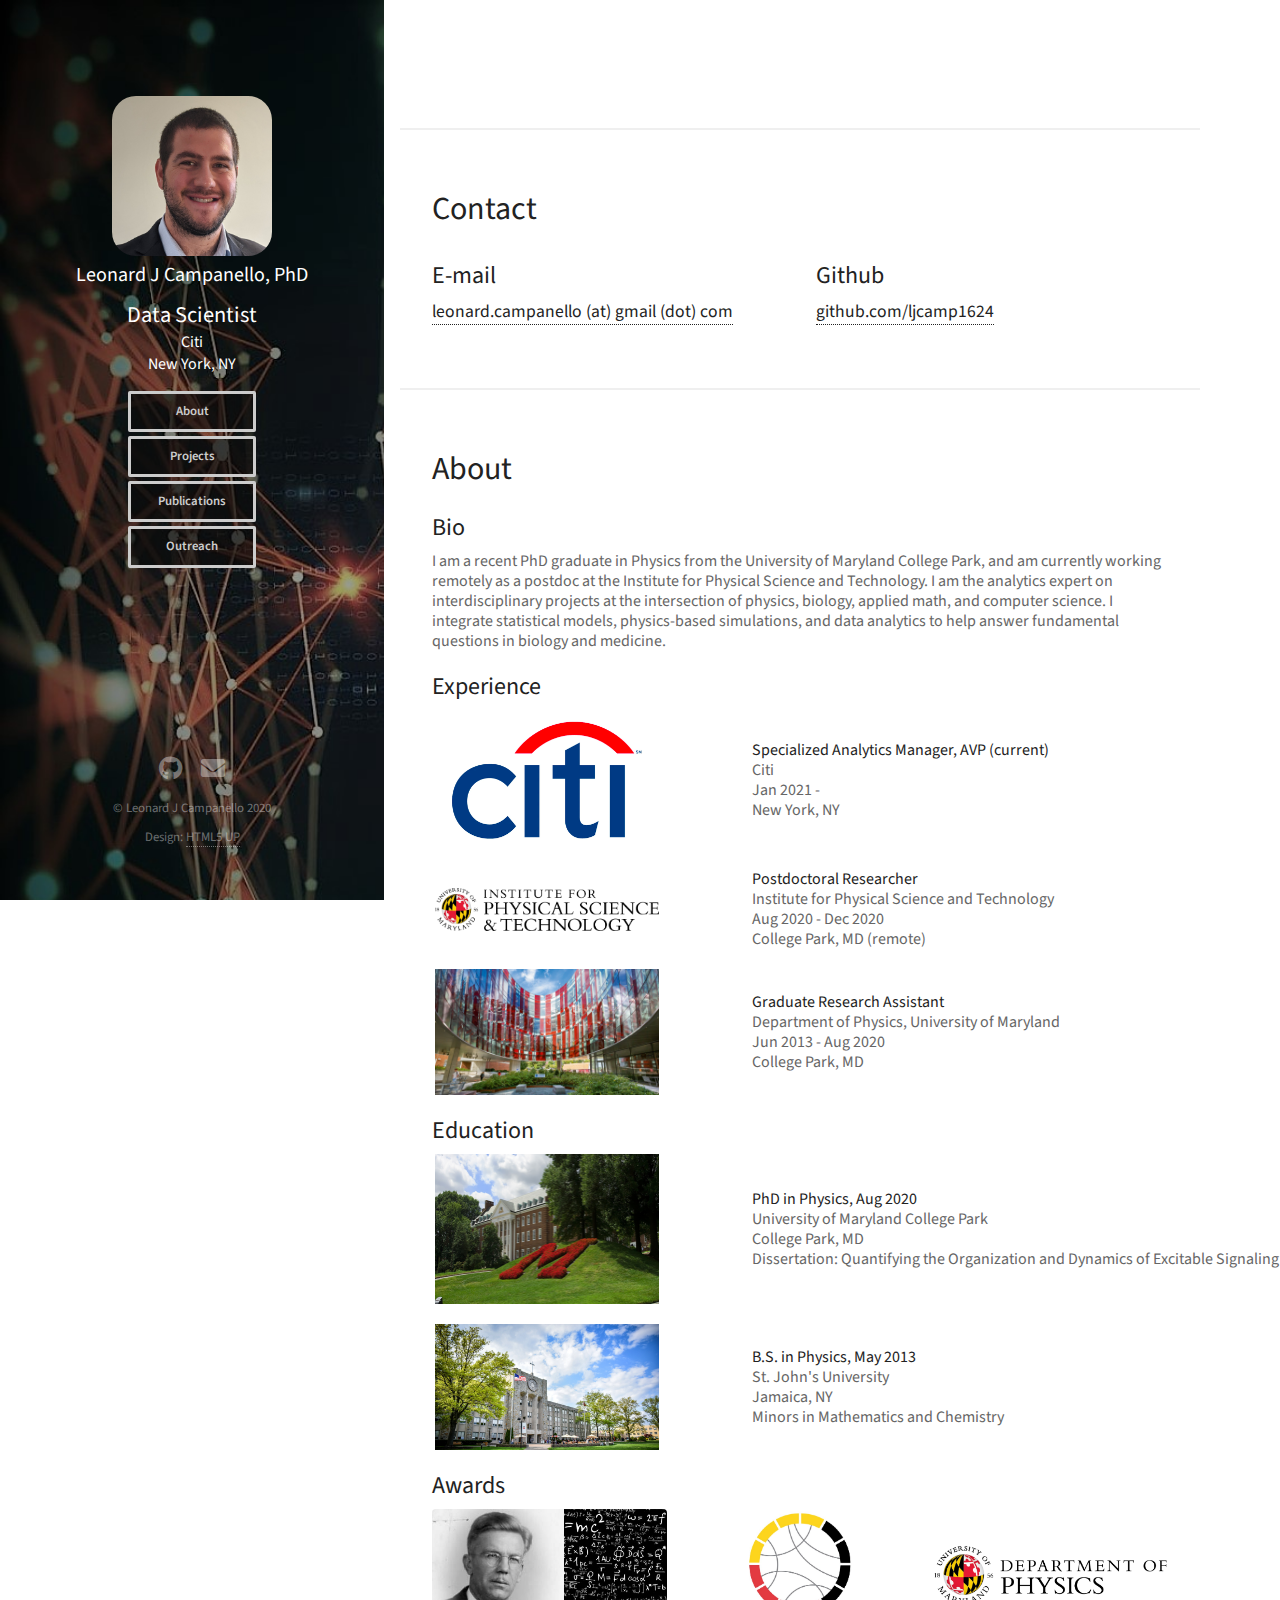
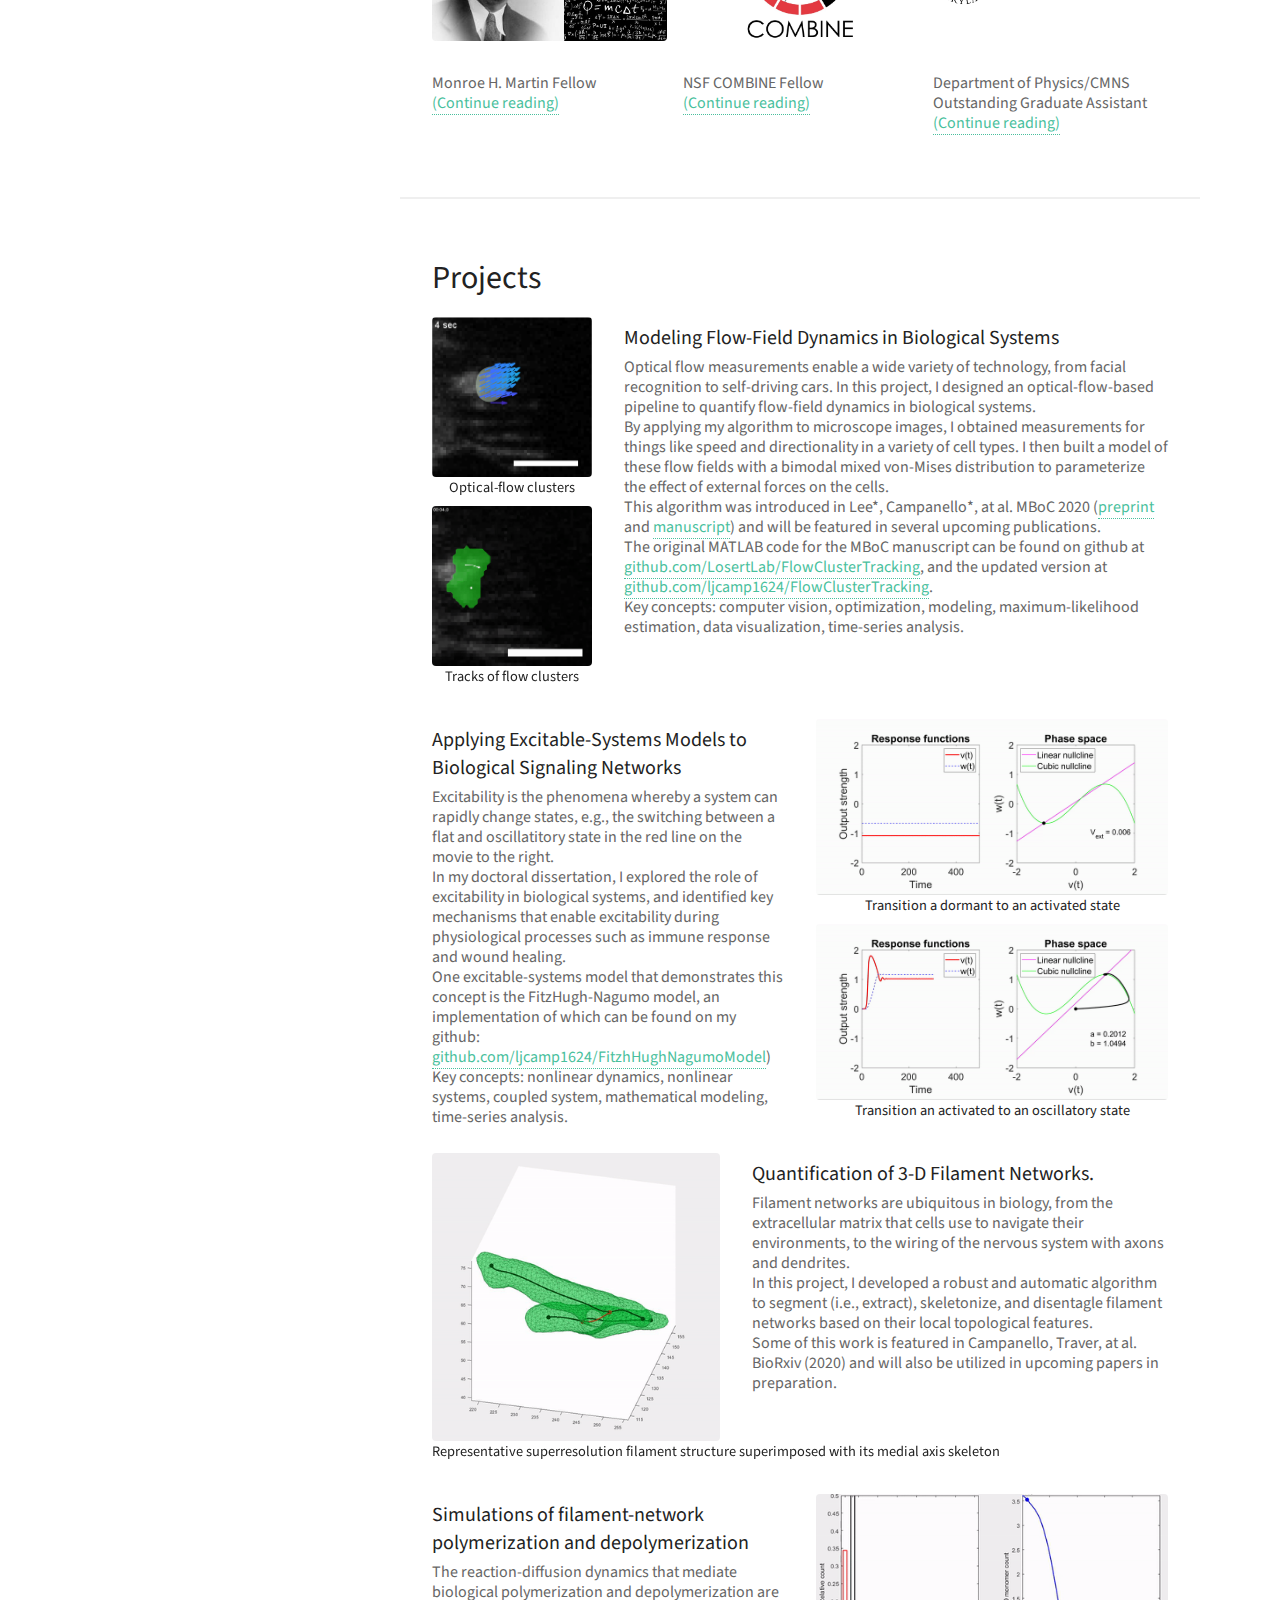
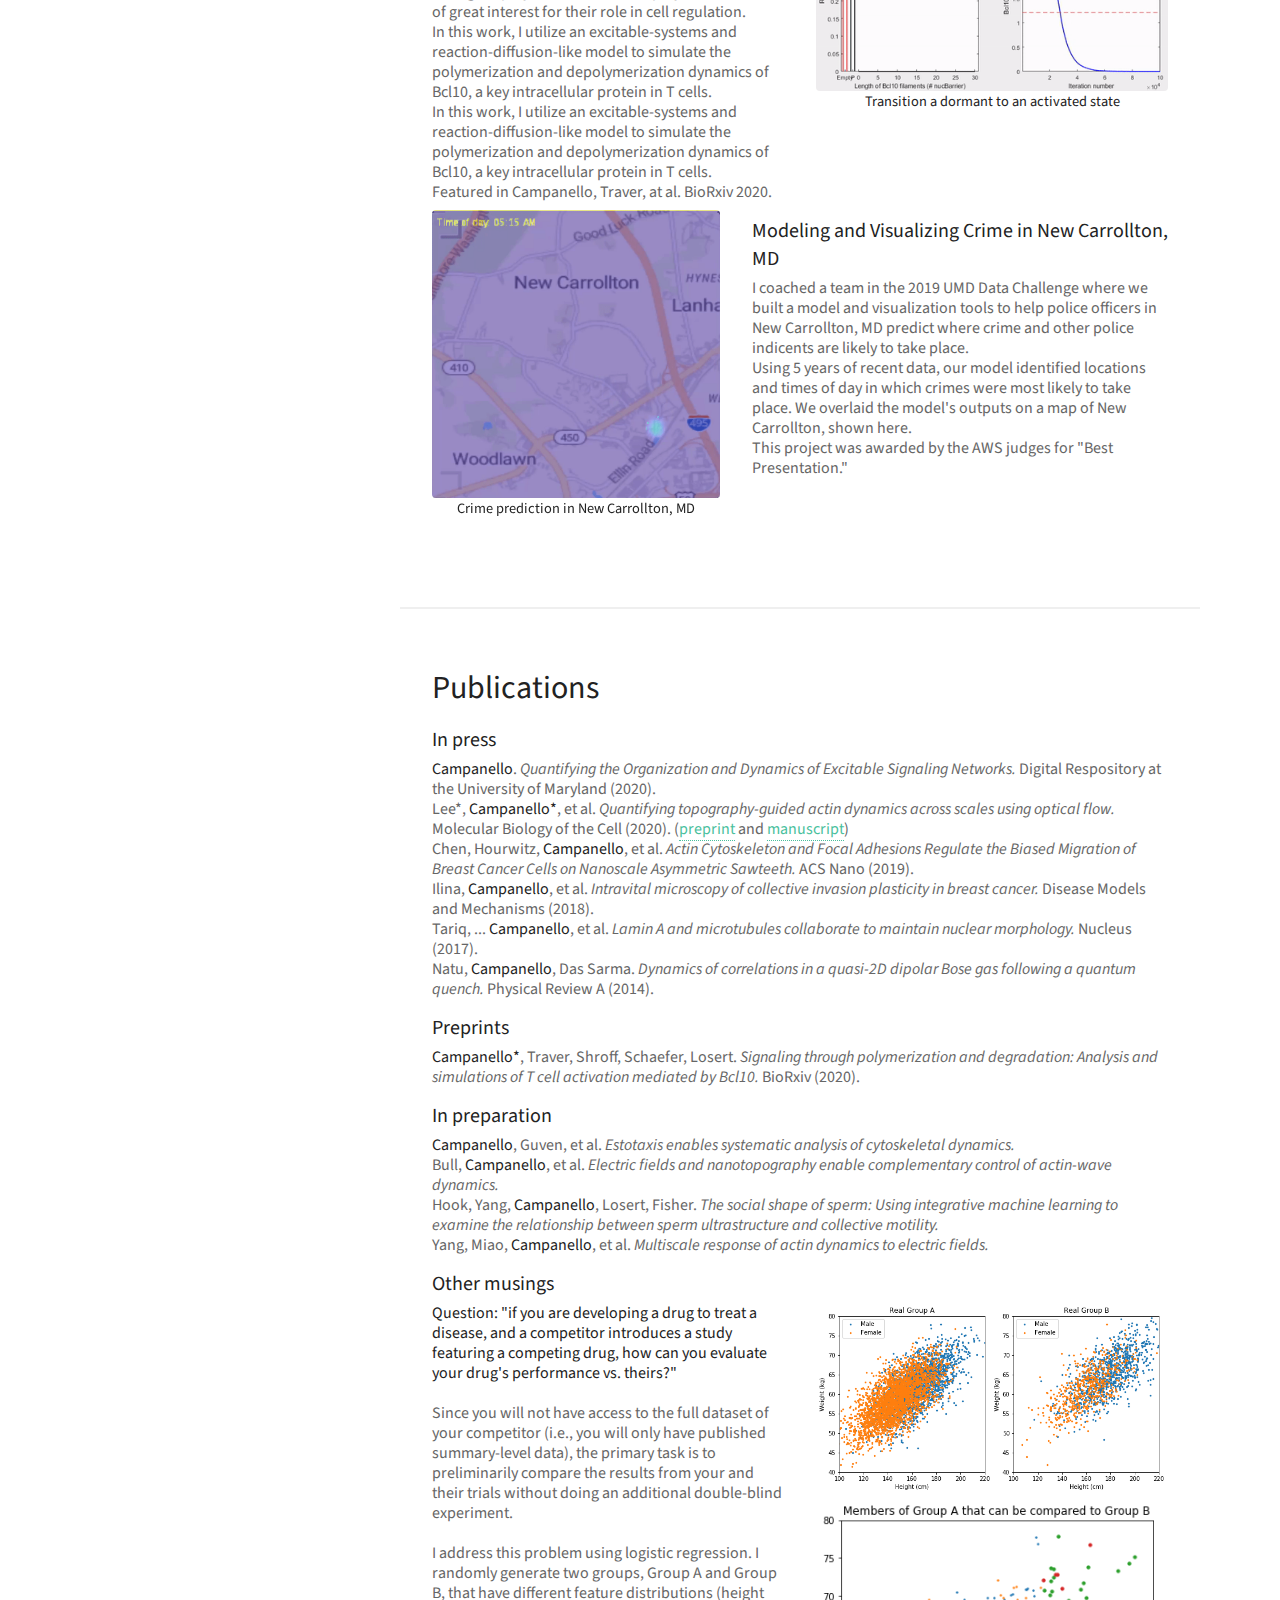
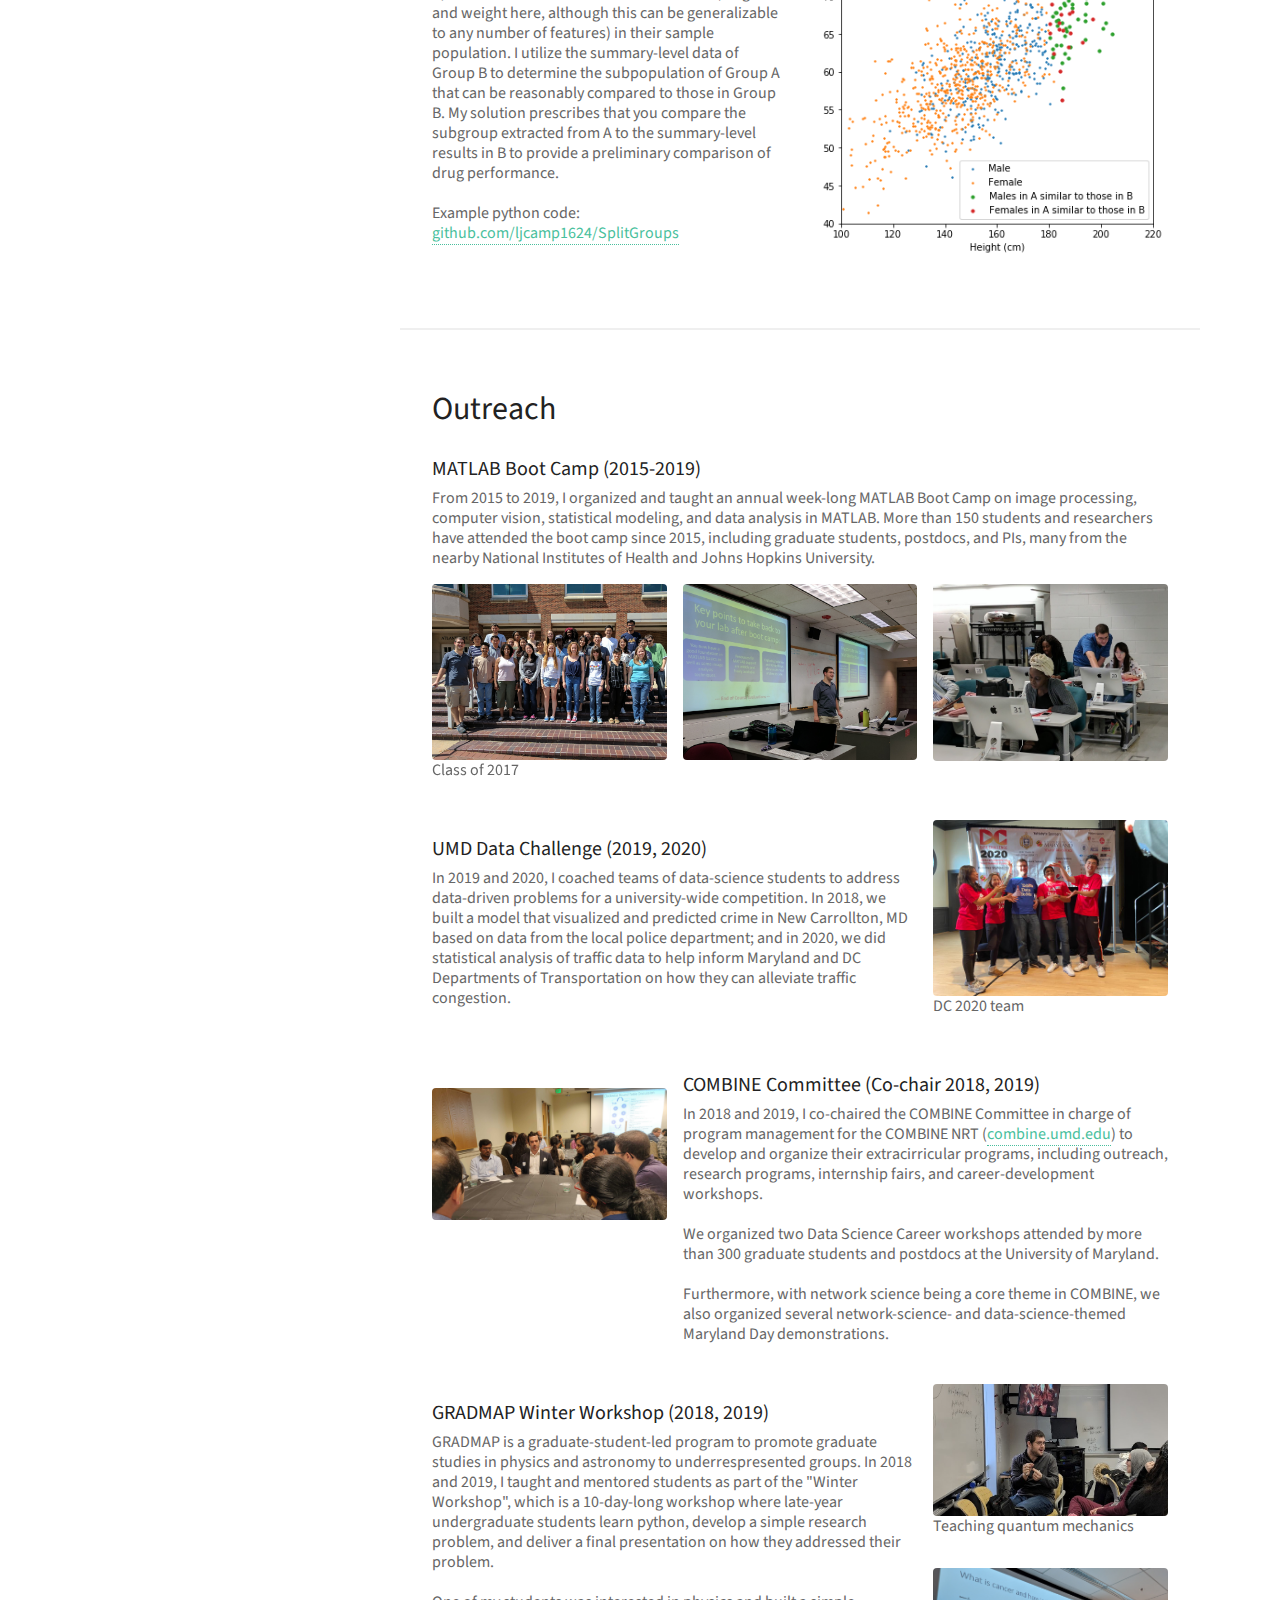
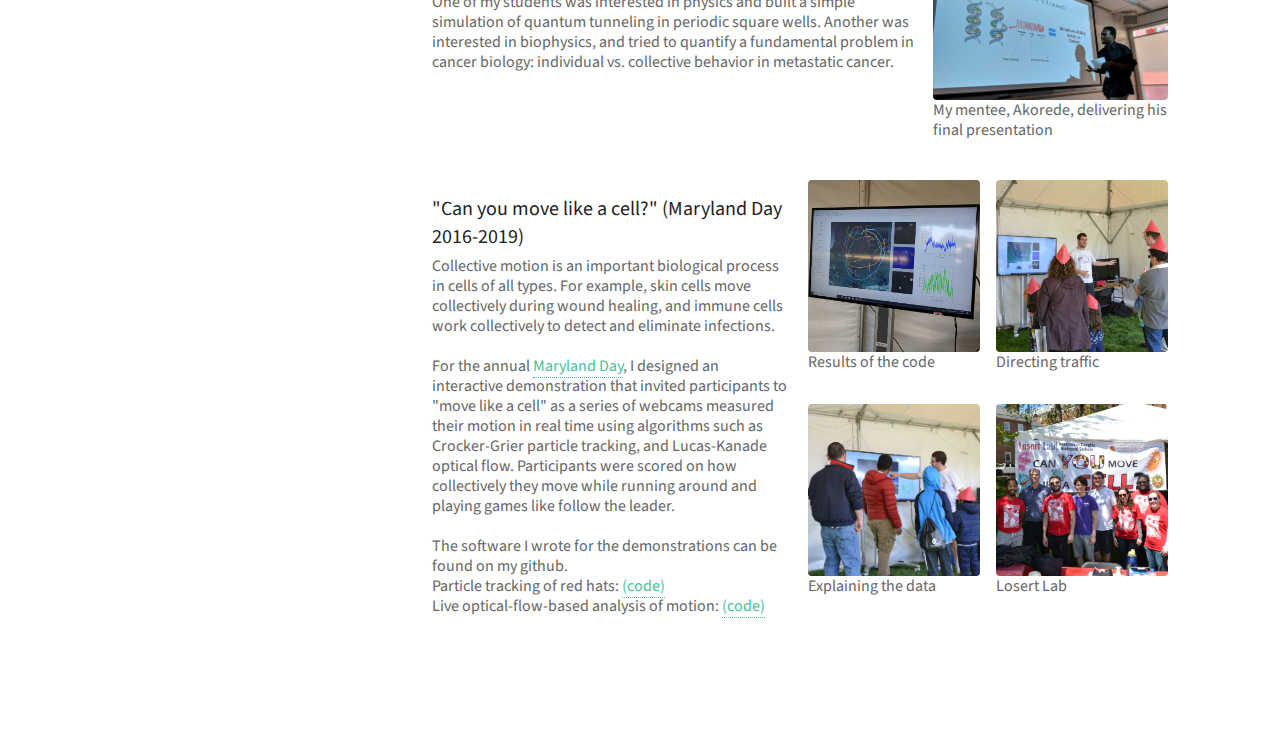
==== commit d4376b19: "Update employment" ====
--- a/index.html
+++ b/index.html
@@ -21,12 +21,12 @@
                         Leonard J Campanello, PhD
                     </h1>
                     <h2>
-                        Postdoctoral Researcher
+                        Data Scientist
                     </h2>
                     <h3>
-                        Institute for Physical Science and Technology
+                        Citi
                         <br>
-                        College Park, MD
+                        New York, NY
                     </h3>
                     <div class="col-6 col-12-small">
                         <ul class="actions stacked">
@@ -82,6 +82,31 @@
                         
                         <h2>Experience</h2>
                         
+						<div class="row">
+                            <div class="col-4">
+                                <div class="imgIcon">
+                                    <span class="imgIconHelper"></span>
+                                    <img src="images/citi.jpg" />
+                                </div>
+                            </div>
+                            <div class="col-7 off-1">
+                                <div class="imgIcon">
+                                <p>
+                                    <strong>
+                                        Specialized Analytics Manager, AVP (current)
+                                    </strong>
+                                    <br>
+                                    Citi
+                                    <br>
+                                    Jan 2021 -
+                                    <br>
+                                    New York, NY
+                                </p>
+                                    <span class="imgIconHelper"></span>
+                                </div>
+                            </div>
+                        </div>
+                        <br>
                         <div class="row">
                             <div class="col-4">
                                 <div class="imgIcon">
@@ -93,12 +118,12 @@
                                 <div class="imgIcon">
                                 <p>
                                     <strong>
-                                        Postdoctoral Researcher (current)
+                                        Postdoctoral Researcher
                                     </strong>
                                     <br>
                                     Institute for Physical Science and Technology
                                     <br>
-                                    Aug 2020 -  
+                                    Aug 2020 - Dec 2020 
                                     <br>
                                     College Park, MD (remote)
                                 </p>
@@ -985,7 +1010,7 @@
 				<div class="inner">
 					<ul class="icons">
 						<li><a href="http://github.com/ljcamp1624" class="icon brands fa-github"><span class="label">Github</span></a></li>
-						<li><a href="leonard.campanello@gmail.com" class="icon solid fa-envelope"><span class="label">Email</span></a></li>
+						<li><a href="mailto:leonard.campanello@gmail.com" class="icon solid fa-envelope"><span class="label">Email</span></a></li>
 					</ul>
 					<ul class="copyright">
 						<li>&copy; Leonard J Campanello 2020</li><li>Design: <a href="http://html5up.net">HTML5 UP</a></li>
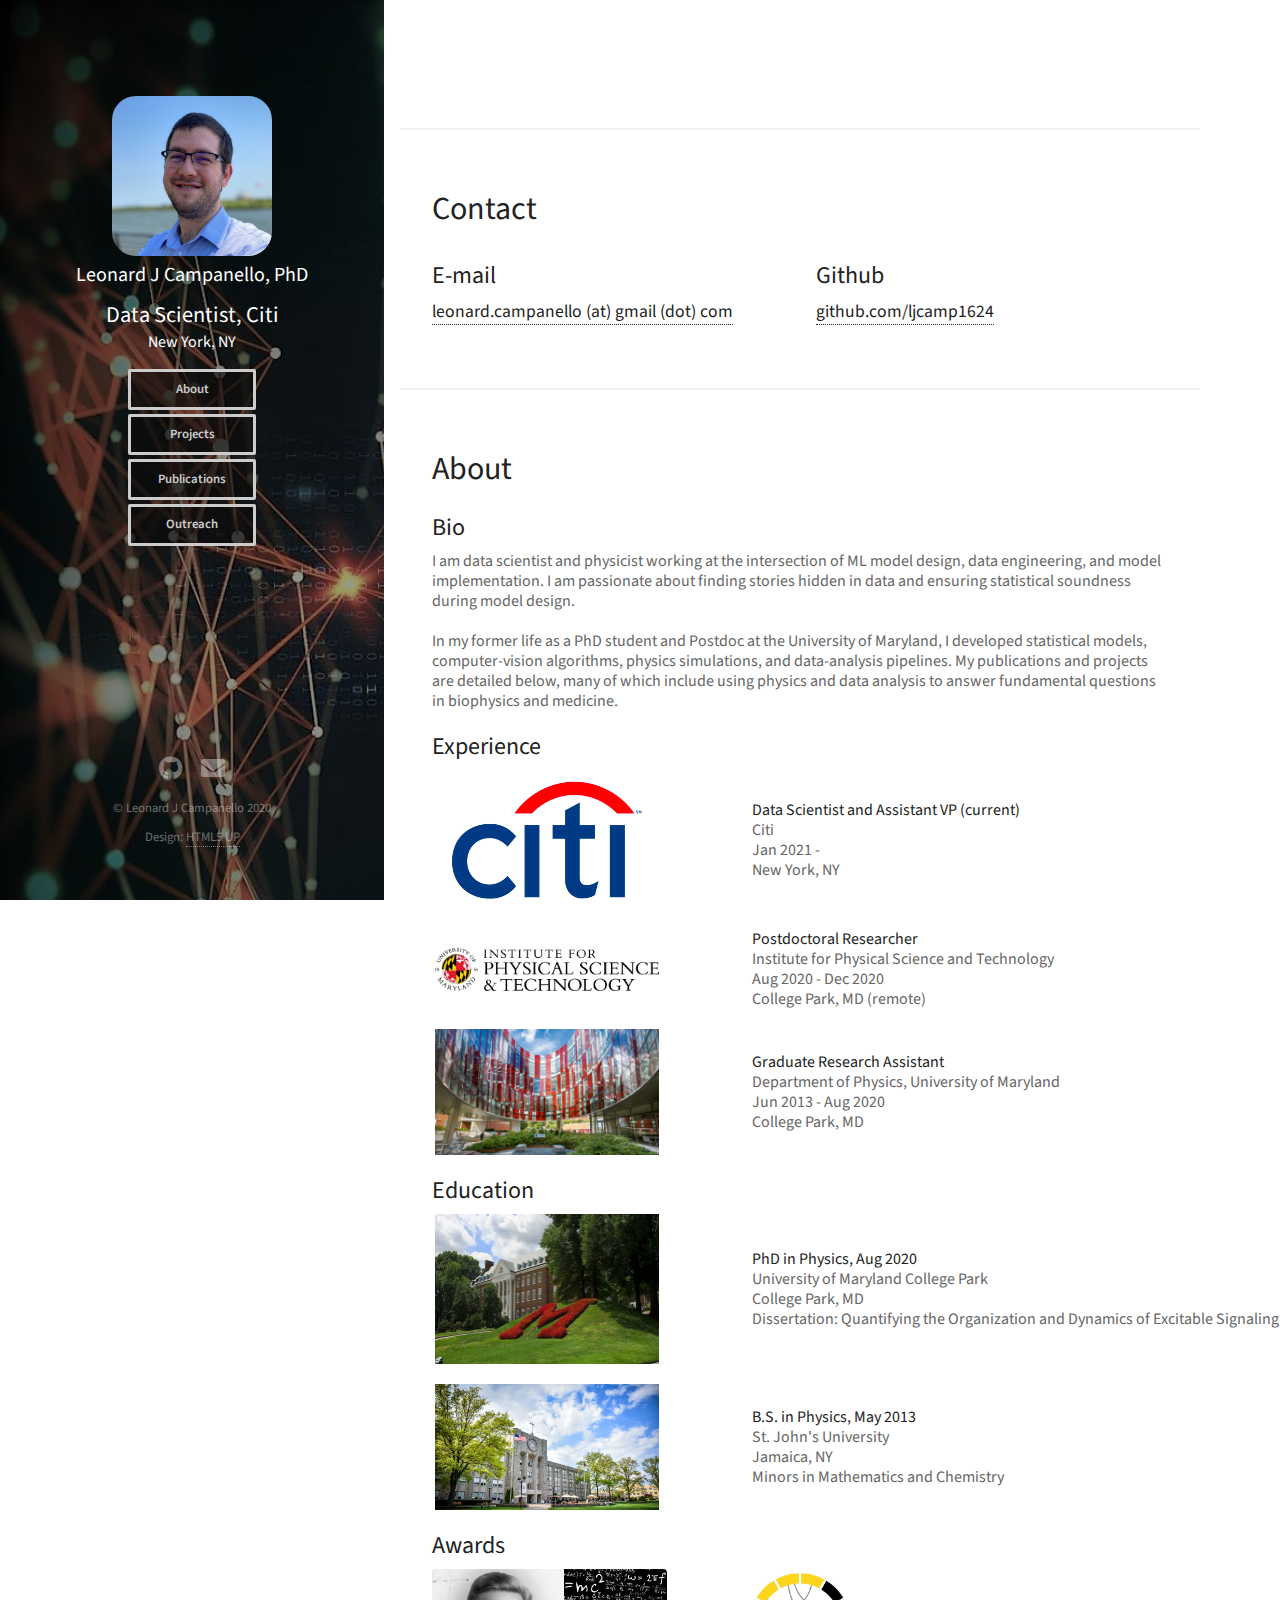
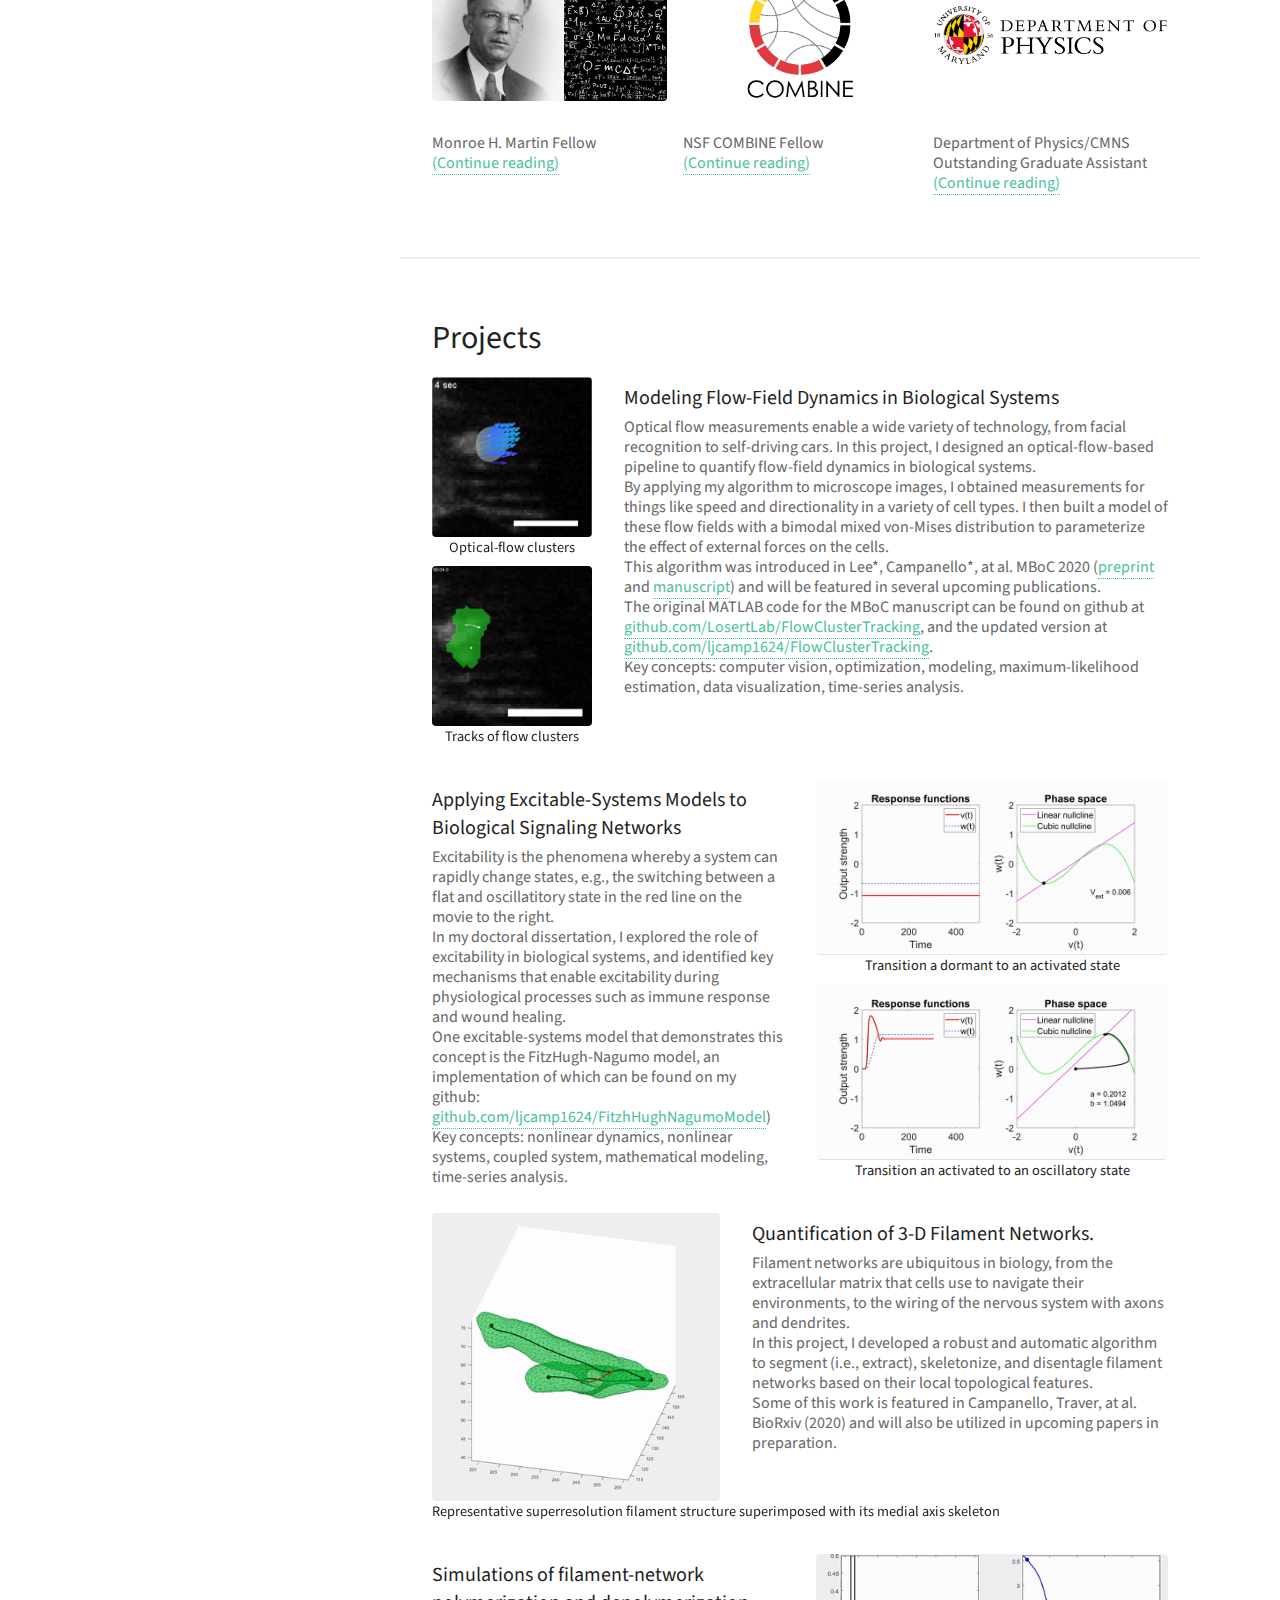
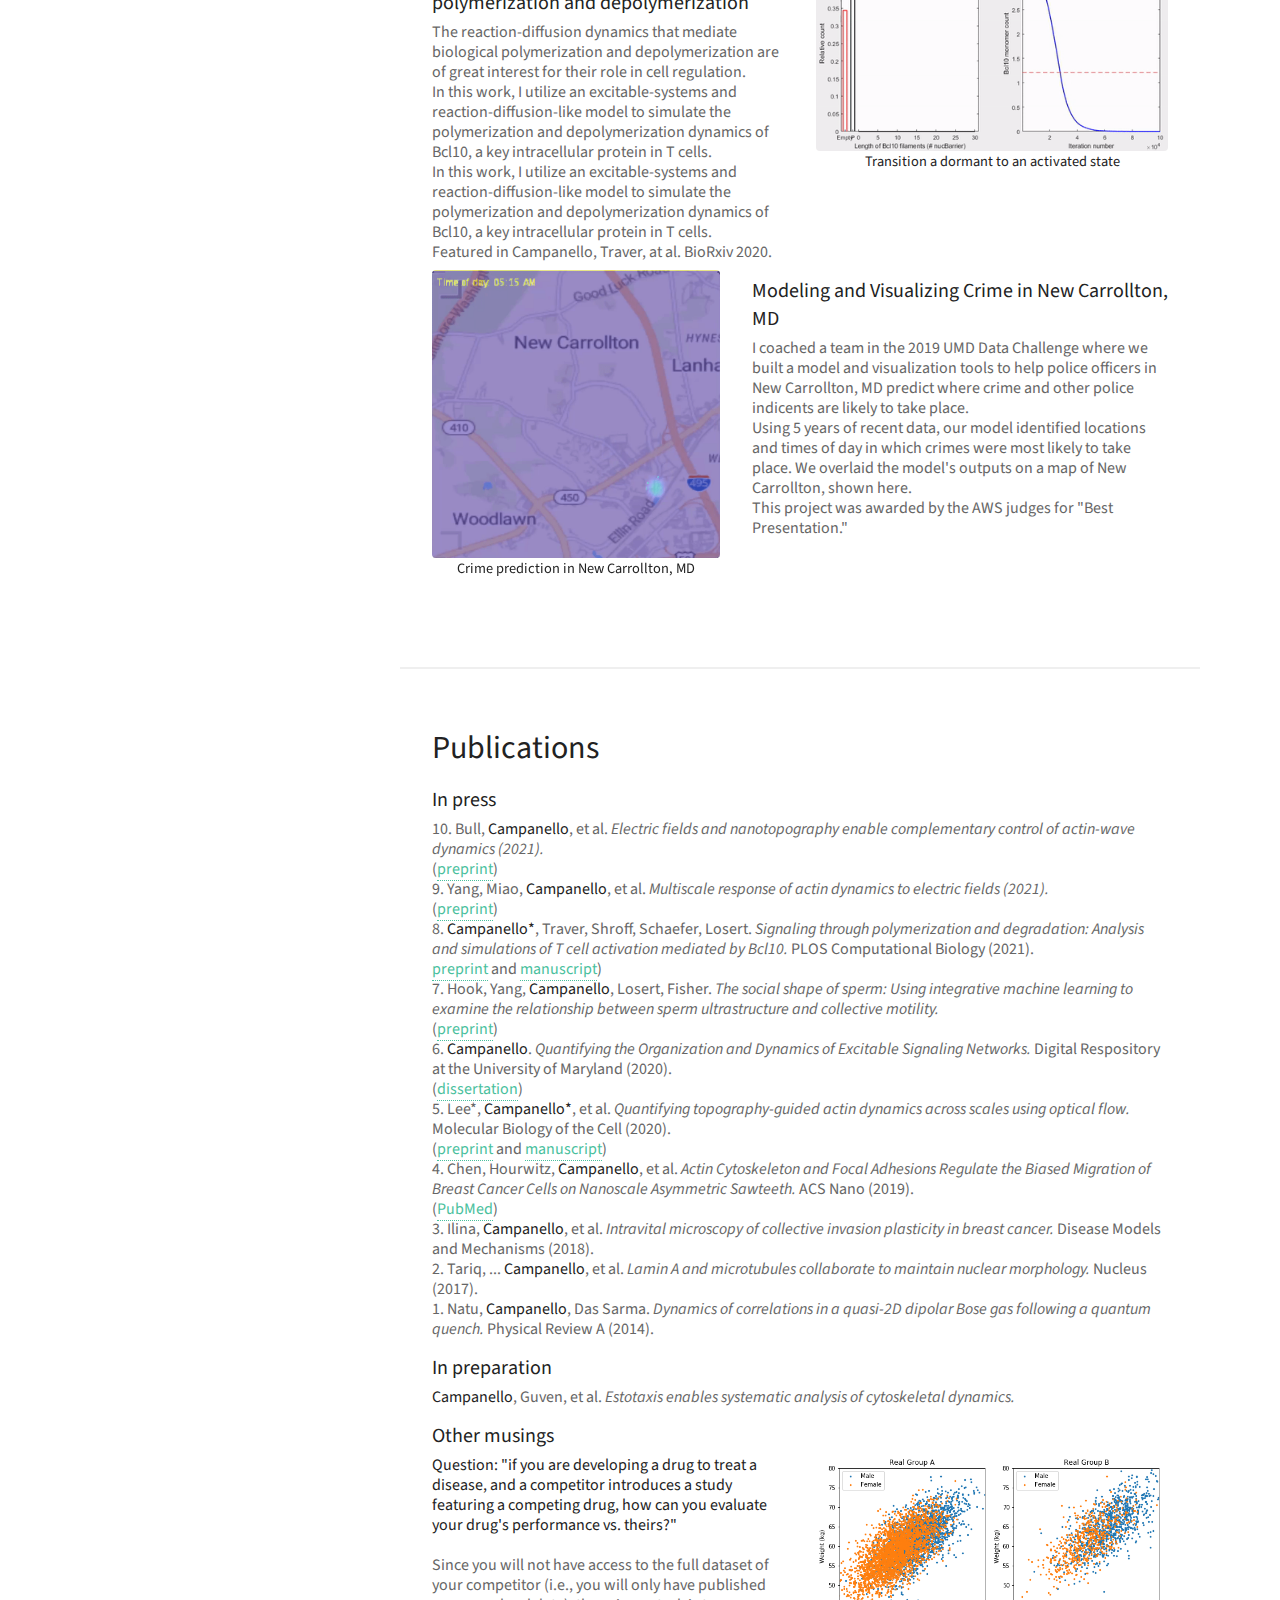
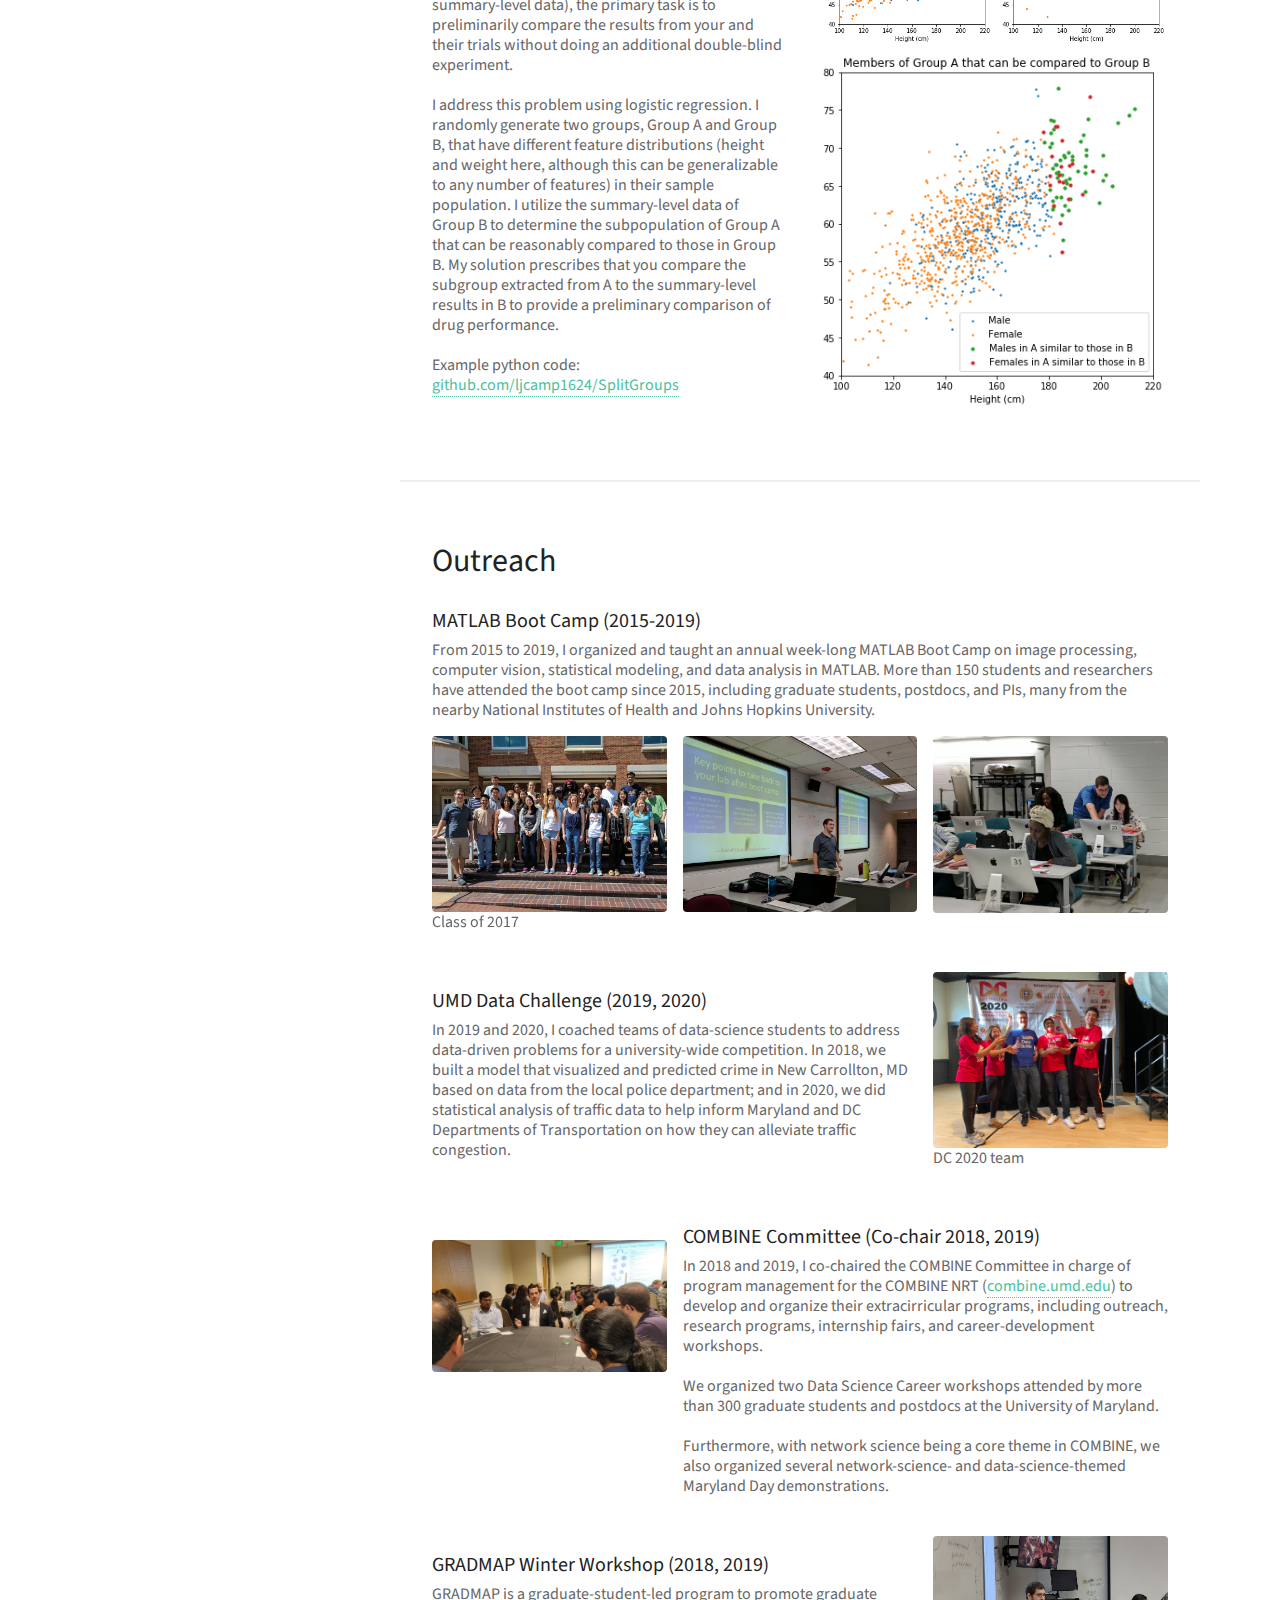
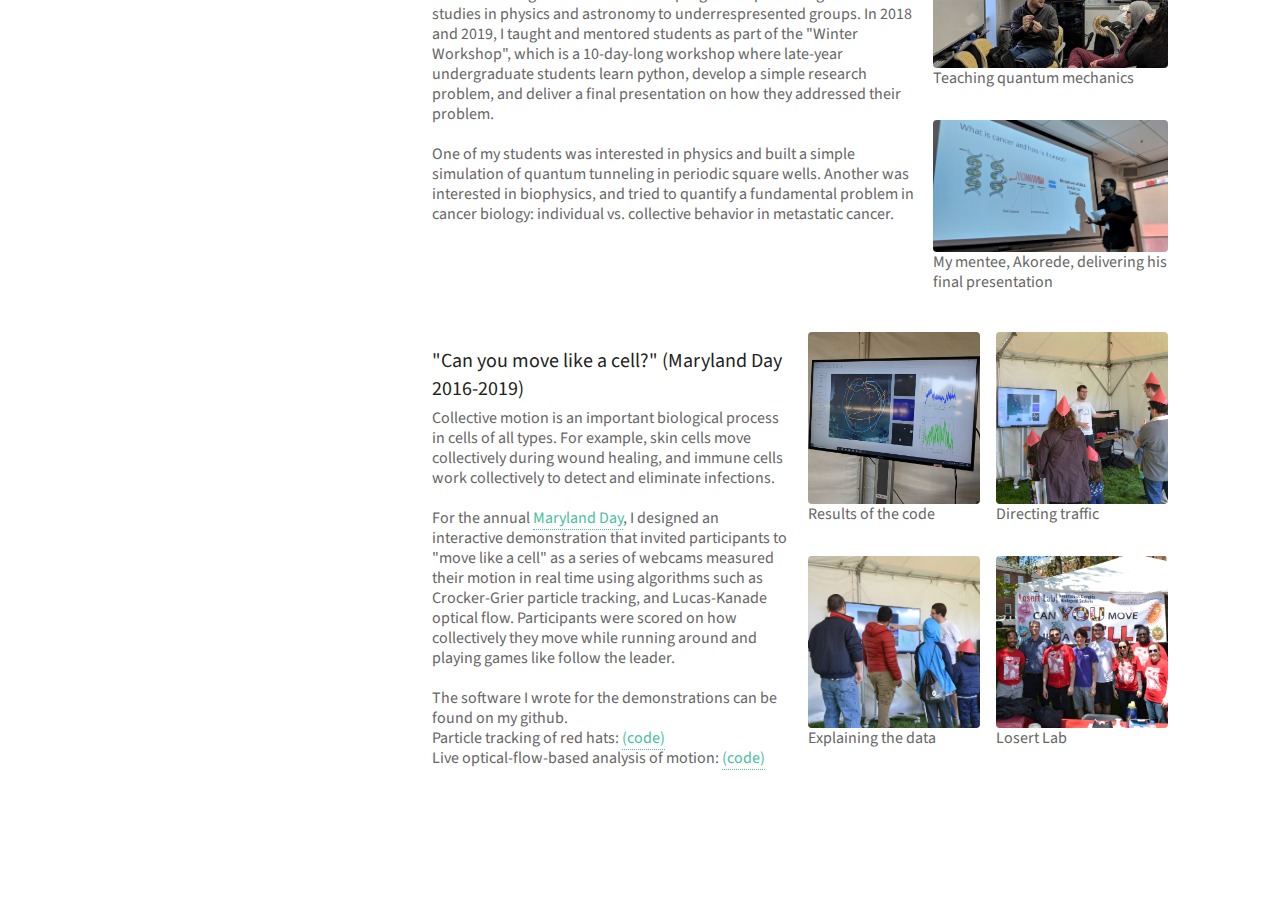
==== commit a237b37a: "Updated pic" ====
--- a/index.html
+++ b/index.html
@@ -16,16 +16,14 @@
 		<!-- Header -->
 			<header id="header">
 				<div class="inner">
-					<img class="image avatar" src="images/LC1.jpg" />
+					<img class="image avatar" src="images/LC4.jpg" />
                     <h1>
                         Leonard J Campanello, PhD
                     </h1>
                     <h2>
-                        Data Scientist
+                        Data Scientist, Citi
                     </h2>
                     <h3>
-                        Citi
-                        <br>
                         New York, NY
                     </h3>
                     <div class="col-6 col-12-small">
@@ -73,10 +71,11 @@
 						<div class="row">
 							<div class="col-12">
 								<p>
-									I am a recent PhD graduate in Physics from the University of Maryland College Park, and am currently working remotely as a postdoc at the Institute for Physical Science and Technology. 
-									I am the analytics expert on interdisciplinary projects at the intersection of physics, biology, applied math, and computer science. 
-									I integrate statistical models, physics-based simulations, and data analytics to help answer fundamental questions in biology and medicine.
-								</p>
+									I am data scientist and physicist working at the intersection of ML model design, data engineering, and model implementation. I am passionate about finding stories hidden in data and ensuring statistical soundness during model design.
+									<br>
+									<br>
+                                    In my former life as a PhD student and Postdoc at the University of Maryland, I developed statistical models, computer-vision algorithms, physics simulations, and data-analysis pipelines. My publications and projects are detailed below, many of which include using physics and data analysis to answer fundamental questions in biophysics and medicine.
+                                </p>
                             </div>
                         </div>
                         
@@ -93,7 +92,7 @@
                                 <div class="imgIcon">
                                 <p>
                                     <strong>
-                                        Specialized Analytics Manager, AVP (current)
+                                        Data Scientist and Assistant VP (current)
                                     </strong>
                                     <br>
                                     Citi
@@ -445,49 +444,59 @@
 						<div class="row">
 							<div class="col-12">
 								<p>
-									<strong>Campanello</strong>. <i>Quantifying the Organization and Dynamics of Excitable Signaling Networks.</i> Digital Respository at the University of Maryland (2020).
-								</p>
-								<p>
-									Lee*, <strong>Campanello*</strong>, et al. <i>Quantifying topography-guided actin dynamics across scales using optical flow.</i> Molecular Biology of the Cell (2020). (<a href="https://www.biorxiv.org/content/10.1101/753681v1">preprint</a> and <a href="https://www.molbiolcell.org/doi/full/10.1091/mbc.E19-11-0614">manuscript</a>)
-								</p>
-								<p>
-									Chen, Hourwitz, <strong>Campanello</strong>, et al. <i>Actin Cytoskeleton and Focal Adhesions Regulate the Biased Migration of Breast Cancer Cells on Nanoscale Asymmetric Sawteeth.</i> ACS Nano (2019).
-								</p>
-								<p>
-									Ilina, <strong>Campanello</strong>, et al. <i>Intravital microscopy of collective invasion plasticity in breast cancer.</i> Disease Models and Mechanisms (2018).
-								</p>
-								<p>
-									Tariq, ... <strong>Campanello</strong>, et al. <i>Lamin A and microtubules collaborate to maintain nuclear morphology.</i> Nucleus (2017).
-								</p>
-								<p>
-									Natu, <strong>Campanello</strong>, Das Sarma. <i>Dynamics of correlations in a quasi-2D dipolar Bose gas following a quantum quench.</i> Physical Review A (2014).
+									10. Bull, <strong>Campanello</strong>, et al. <i>Electric fields and nanotopography enable complementary control of actin-wave dynamics (2021).</i>
+									<br>(<a href="https://www.biorxiv.org/content/10.1101/2021.05.26.445782v1">preprint</a>)
+								</p>
+								<p>
+									9. Yang, Miao, <strong>Campanello</strong>, et al. <i>Multiscale response of actin dynamics to electric fields (2021).</i>
+									<br>(<a href="https://www.biorxiv.org/content/10.1101/2021.06.08.447600v1">preprint</a>)
+								</p>
+								<p>
+									8. <strong>Campanello*</strong>, Traver, Shroff, Schaefer, Losert. <i>Signaling through polymerization and degradation: Analysis and simulations of T cell activation mediated by Bcl10.</i> PLOS Computational Biology (2021). 
+									<br><a href="https://www.biorxiv.org/content/10.1101/2020.05.28.120907v1">preprint</a> and <a href="https://journals.plos.org/ploscompbiol/article?id=10.1371/journal.pcbi.1007986">manuscript</a>)
+								</p>
+								<p>
+									7. Hook, Yang, <strong>Campanello</strong>, Losert, Fisher. <i>The social shape of sperm: Using integrative machine learning to examine the relationship between sperm ultrastructure and collective motility.</i>
+									<br>(<a href="https://www.biorxiv.org/content/10.1101/2020.12.05.413120v1.article-info">preprint</a>)
+								</p>
+								<p>
+									6. <strong>Campanello</strong>. <i>Quantifying the Organization and Dynamics of Excitable Signaling Networks.</i> Digital Respository at the University of Maryland (2020).
+									<br>(<a href="https://drum.lib.umd.edu/handle/1903/26663">dissertation</a>)
+								</p>
+								<p>
+									5. Lee*, <strong>Campanello*</strong>, et al. <i>Quantifying topography-guided actin dynamics across scales using optical flow.</i> Molecular Biology of the Cell (2020).
+									<br>(<a href="https://www.biorxiv.org/content/10.1101/753681v1">preprint</a> and <a href="https://www.molbiolcell.org/doi/full/10.1091/mbc.E19-11-0614">manuscript</a>)
+								</p>
+								<p>
+									4. Chen, Hourwitz, <strong>Campanello</strong>, et al. <i>Actin Cytoskeleton and Focal Adhesions Regulate the Biased Migration of Breast Cancer Cells on Nanoscale Asymmetric Sawteeth.</i> ACS Nano (2019).
+									<br>(<a href="https://pubmed.ncbi.nlm.nih.gov/30707556/">PubMed</a>)
+								</p>
+								<p>
+									3. Ilina, <strong>Campanello</strong>, et al. <i>Intravital microscopy of collective invasion plasticity in breast cancer.</i> Disease Models and Mechanisms (2018).
+								</p>
+								<p>
+									2. Tariq, ... <strong>Campanello</strong>, et al. <i>Lamin A and microtubules collaborate to maintain nuclear morphology.</i> Nucleus (2017).
+								</p>
+								<p>
+									1. Natu, <strong>Campanello</strong>, Das Sarma. <i>Dynamics of correlations in a quasi-2D dipolar Bose gas following a quantum quench.</i> Physical Review A (2014).
 								</p>
 							</div>
 						</div>
 						
+						<!--
 						<h3>Preprints</h3>
 						<div class="row">
 							<div class="col-12">
-								<p>
-									<strong>Campanello*</strong>, Traver, Shroff, Schaefer, Losert. <i>Signaling through polymerization and degradation: Analysis and simulations of T cell activation mediated by Bcl10.</i> BioRxiv (2020).
-								</p>
+								
 							</div>
 						</div>
+						-->
 						
 						<h3>In preparation</h3>
 						<div class="row">
 							<div class="col-12">
 								<p>
 									<strong>Campanello</strong>, Guven, et al. <i>Estotaxis enables systematic analysis of cytoskeletal dynamics.</i>
-								</p>
-								<p>
-									Bull, <strong>Campanello</strong>, et al. <i>Electric fields and nanotopography enable complementary control of actin-wave dynamics.</i>
-								</p>
-								<p>
-									Hook, Yang, <strong>Campanello</strong>, Losert, Fisher. <i>The social shape of sperm: Using integrative machine learning to examine the relationship between sperm ultrastructure and collective motility.</i>
-								</p>
-								<p>
-									Yang, Miao, <strong>Campanello</strong>, et al. <i>Multiscale response of actin dynamics to electric fields.</i>
 								</p>
 							</div>
 						</div>
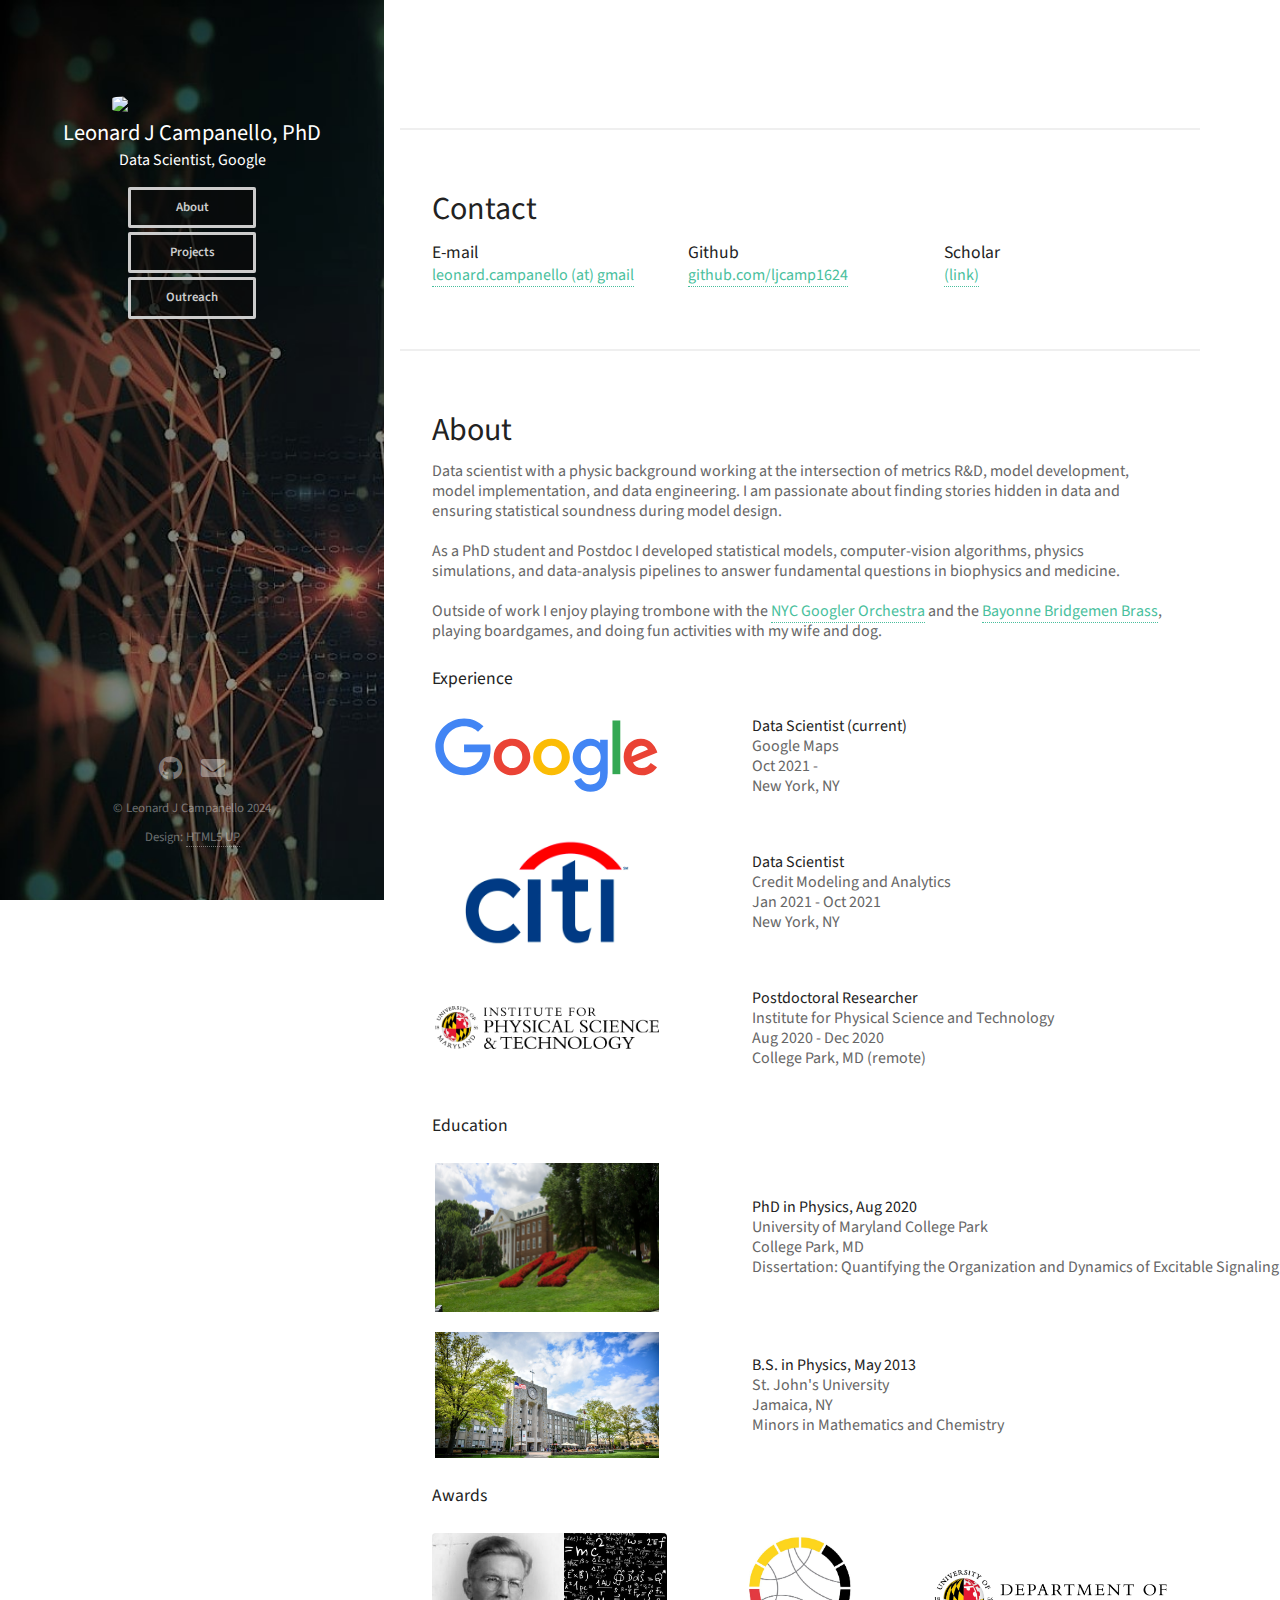
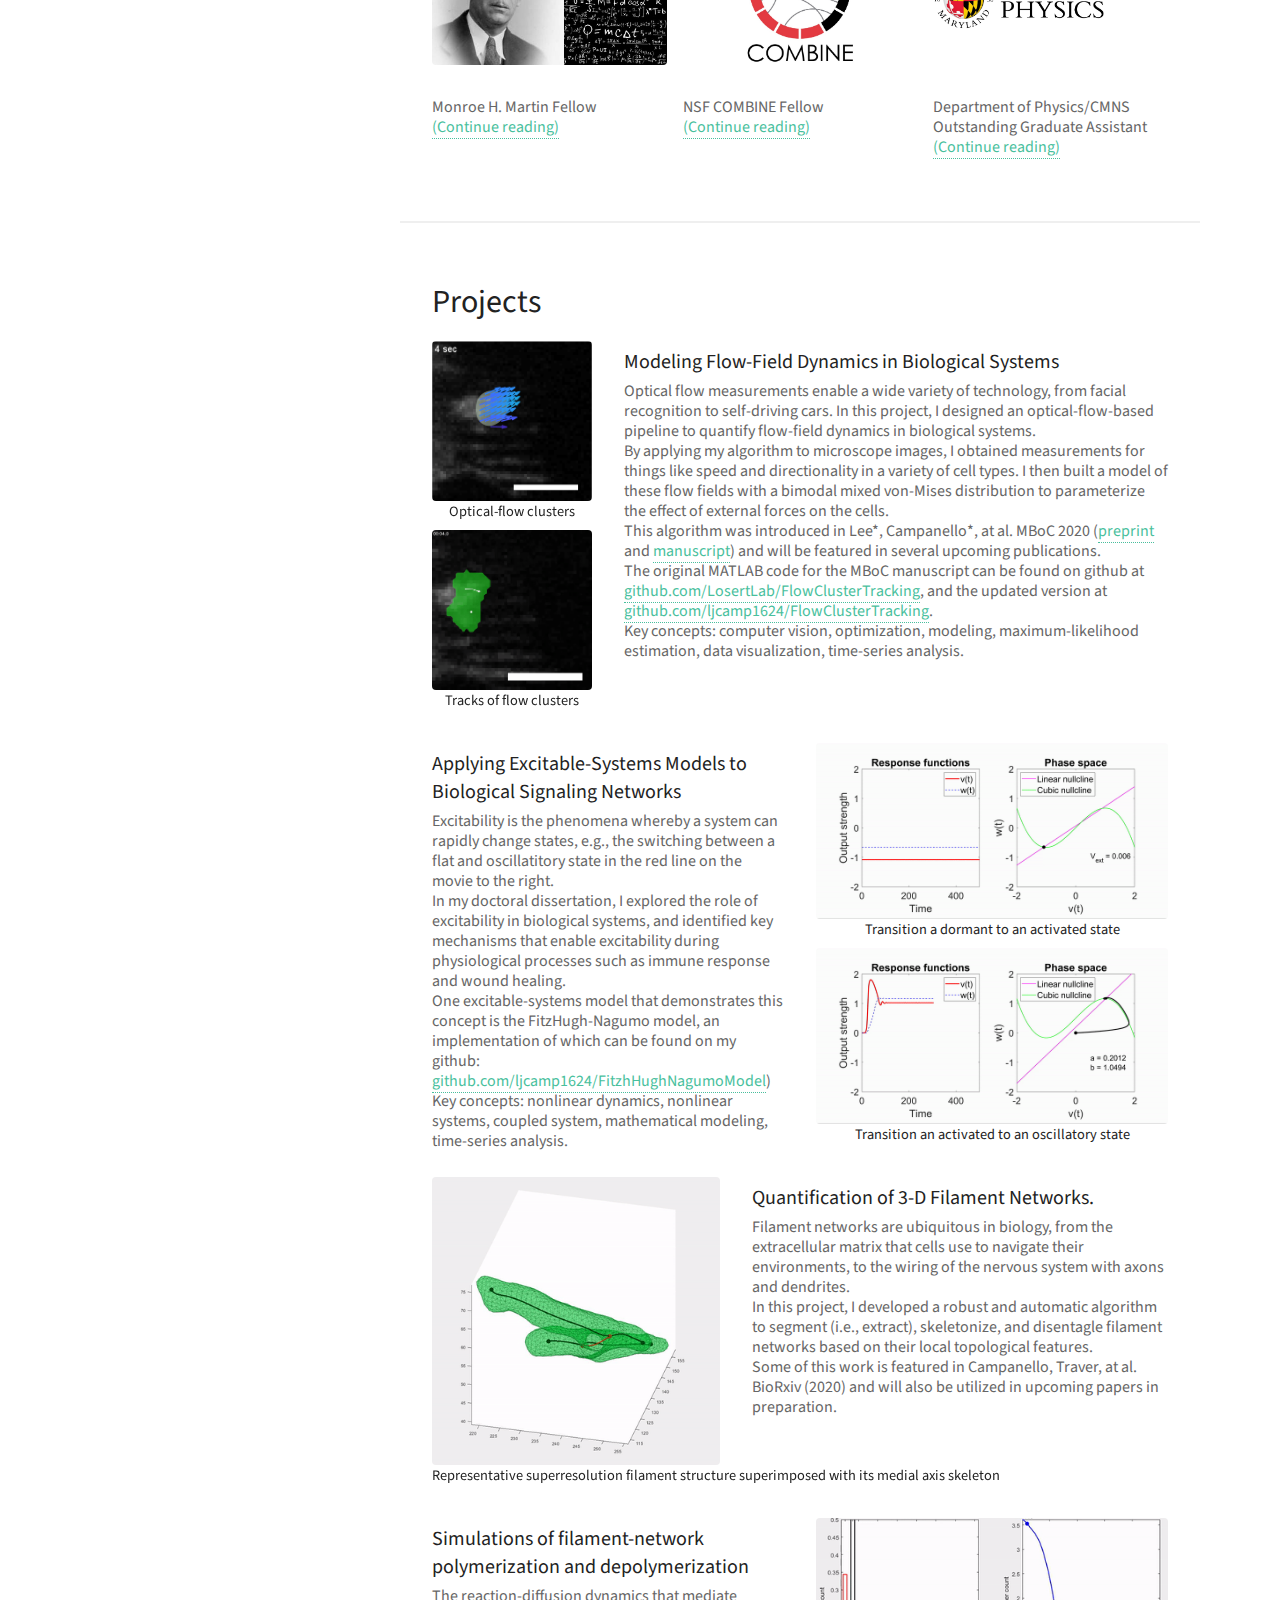
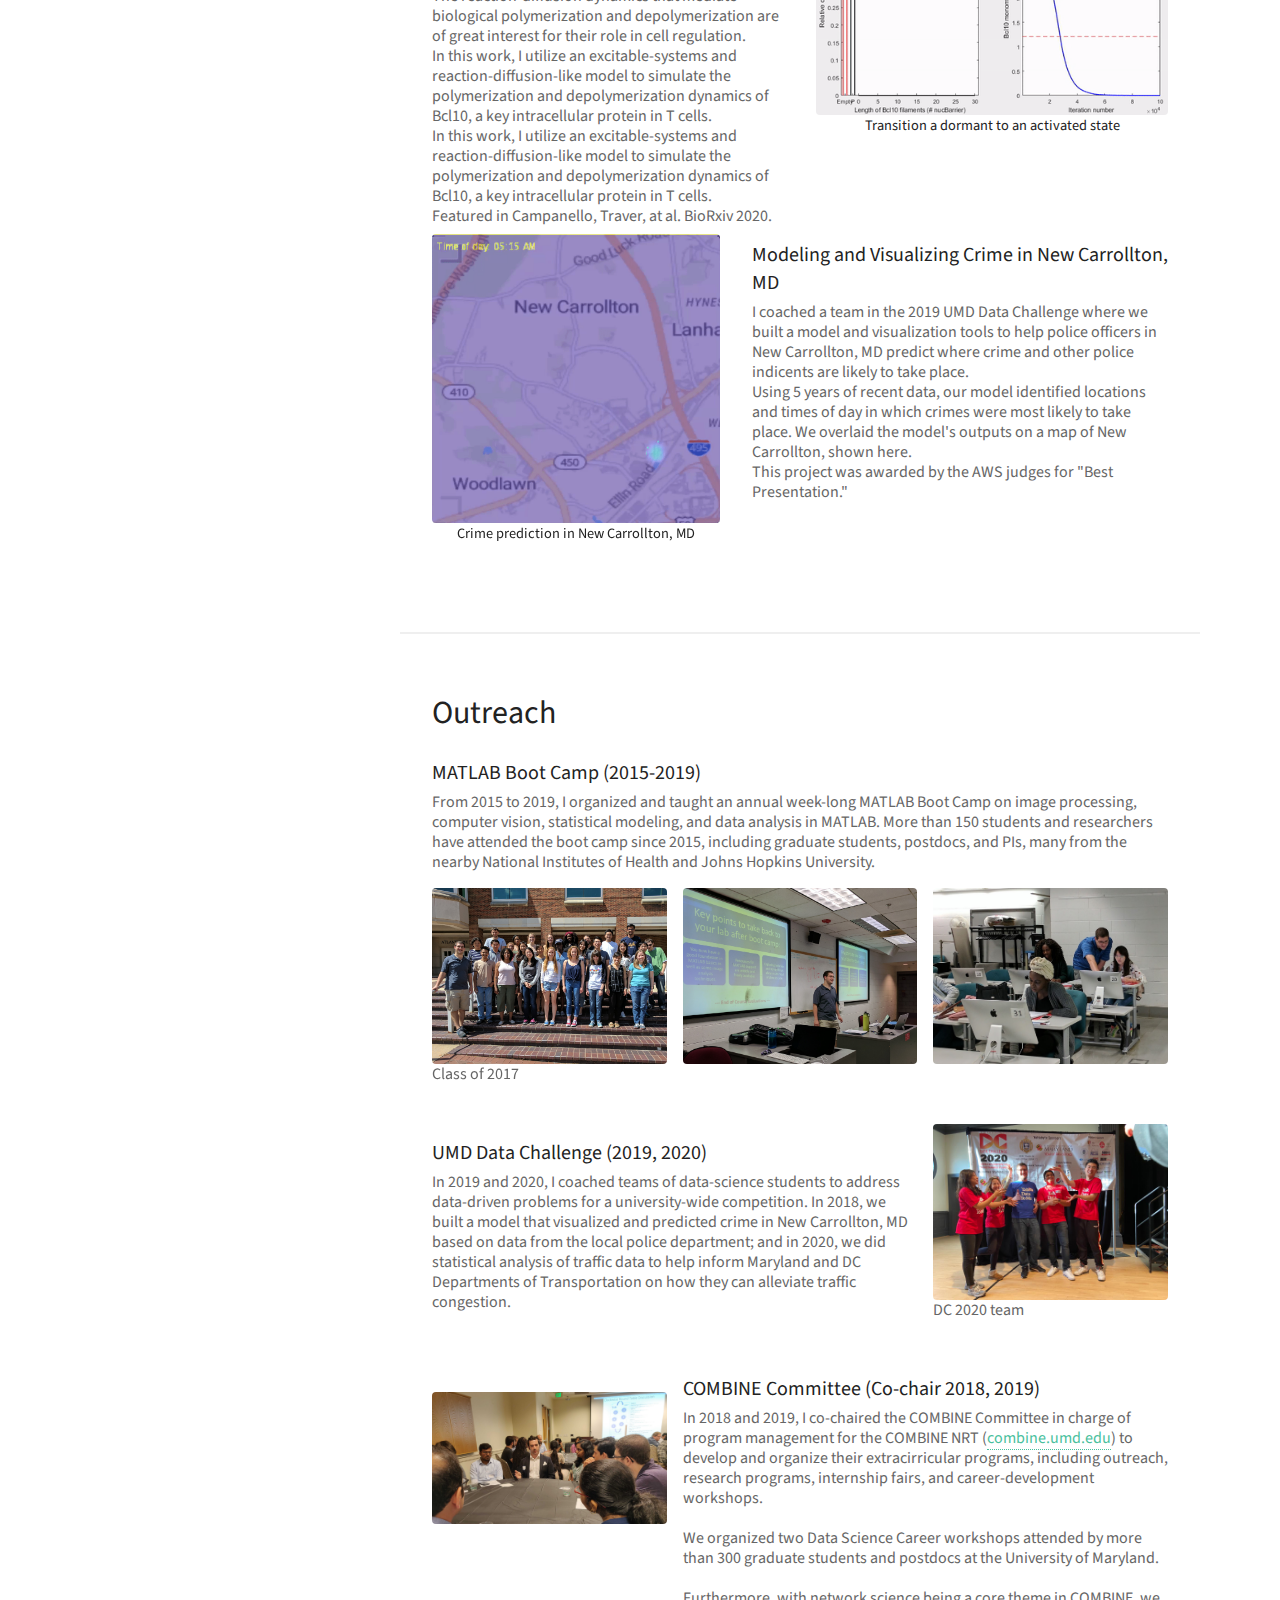
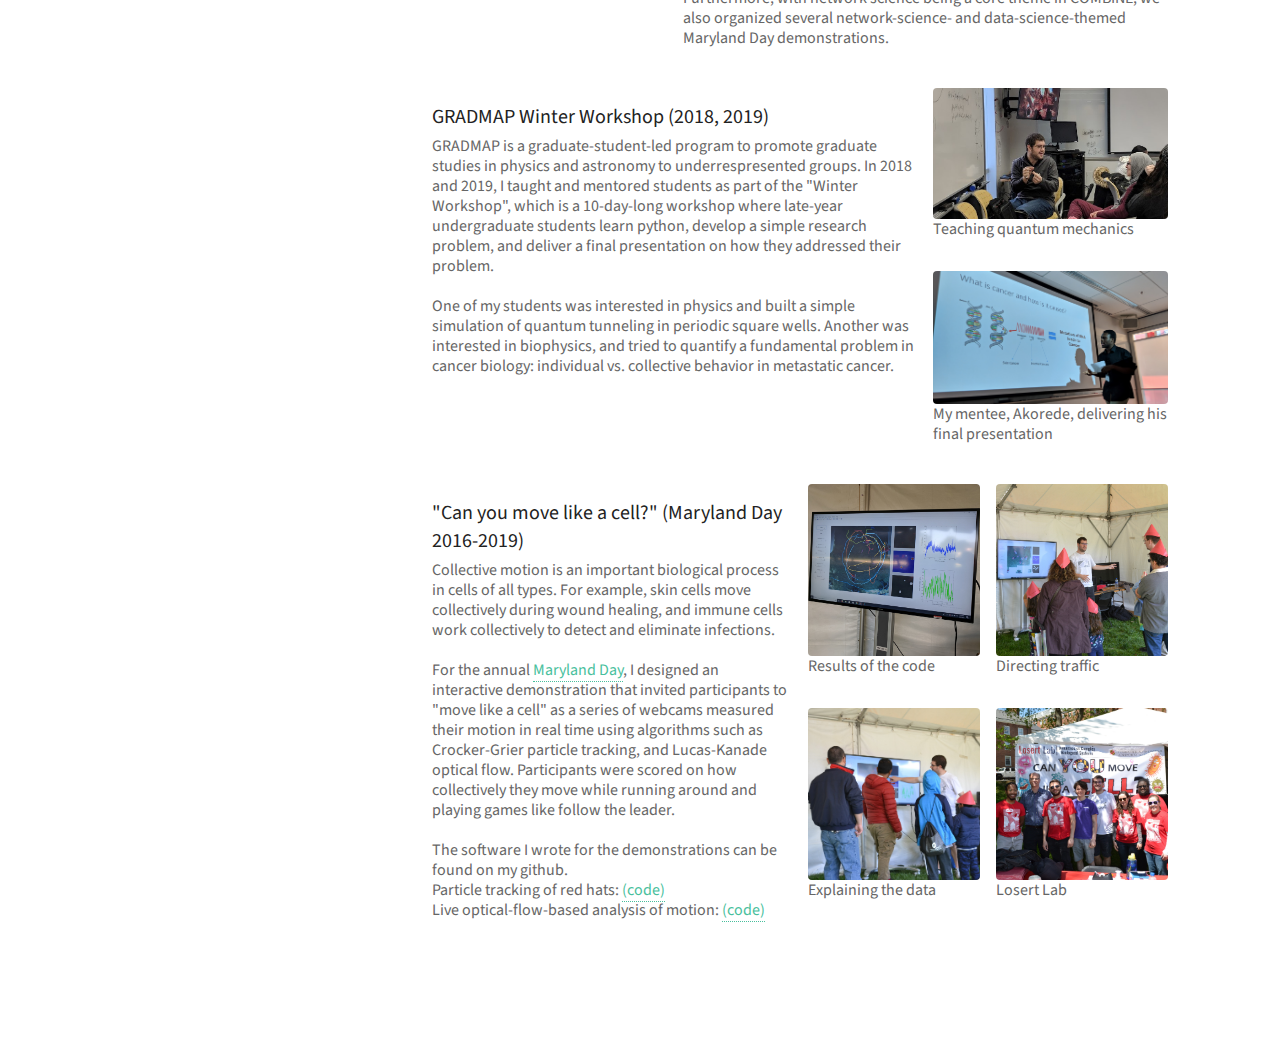
==== commit a705cdb3: "2024 update" ====
--- a/index.html
+++ b/index.html
@@ -16,21 +16,19 @@
 		<!-- Header -->
 			<header id="header">
 				<div class="inner">
-					<img class="image avatar" src="images/LC4.jpg" />
-                    <h1>
+					<img class="image avatar" src="images/kayaking.png" />
+                    <h2>
                         Leonard J Campanello, PhD
-                    </h1>
-                    <h2>
-                        Data Scientist, Citi
                     </h2>
                     <h3>
-                        New York, NY
+                        Data Scientist, Google
+						<!--<img class="image avatar" src="images/google_maps.png"/>-->
                     </h3>
+					
                     <div class="col-6 col-12-small">
                         <ul class="actions stacked">
                             <li><a href="#about" class="button small">About</a></li>
                             <li><a href="#projects" class="button small">Projects</a></li>
-                            <li><a href="#publications" class="button small">Publications</a></li>
                             <li><a href="#outreach" class="button small">Outreach</a></li>
                         </ul>
                     </div>
@@ -48,13 +46,17 @@
 						</header>
                         
                         <div class="row">
-                            <div class="col-6">
-                                <h2>E-mail</h2>
-                                <h4><a href="mailto:leonard.campanello@gmail.com">leonard.campanello (at) gmail (dot) com</a></h4>
-                            </div>
-                            <div class="col-6">
-                                <h2>Github</h2>
-								<h4><a href="https://github.com/ljcamp1624">github.com/ljcamp1624</a></h4>
+                            <div class="col-4">
+                                <h4>E-mail</h4>
+                                <p><a href="mailto:leonard.campanello@gmail.com">leonard.campanello (at) gmail</a></p>
+                            </div>
+                            <div class="col-4">
+                                <h4>Github</h4>
+								<p><a href="https://github.com/ljcamp1624">github.com/ljcamp1624</a></p>
+                            </div>
+                            <div class="col-4">
+                                <h4>Scholar</h4>
+								<p><a href="https://scholar.google.com/citations?user=Ji5s93wAAAAJ&hl=en">(link)</a></p>
                             </div>
                        </div>
                         
@@ -67,37 +69,64 @@
 							<h2>About</h2>
 						</header>
                         
-                        <h2>Bio</h2>
 						<div class="row">
 							<div class="col-12">
 								<p>
-									I am data scientist and physicist working at the intersection of ML model design, data engineering, and model implementation. I am passionate about finding stories hidden in data and ensuring statistical soundness during model design.
-									<br>
-									<br>
-                                    In my former life as a PhD student and Postdoc at the University of Maryland, I developed statistical models, computer-vision algorithms, physics simulations, and data-analysis pipelines. My publications and projects are detailed below, many of which include using physics and data analysis to answer fundamental questions in biophysics and medicine.
+									Data scientist with a physic background working at the intersection of metrics R&D, model development, model implementation, and data engineering. I am passionate about finding stories hidden in data and ensuring statistical soundness during model design.
+									<br>
+									<br>
+                                    As a PhD student and Postdoc I developed statistical models, computer-vision algorithms, physics simulations, and data-analysis pipelines to answer fundamental questions in biophysics and medicine.
+									<br>
+									<br>
+									Outside of work I enjoy playing trombone with the <a href="https://www.youtube.com/watch?v=s5HsEuv1hP8">NYC Googler Orchestra</a> and the <a href="images/brass.jpg">Bayonne Bridgemen Brass</a>, playing boardgames, and doing fun activities with my wife and dog.
                                 </p>
                             </div>
                         </div>
                         
-                        <h2>Experience</h2>
+                        <h4><br>Experience<br><br></h4>
                         
 						<div class="row">
                             <div class="col-4">
                                 <div class="imgIcon">
                                     <span class="imgIconHelper"></span>
-                                    <img src="images/citi.jpg" />
+                                    <img src="images/Google_logo.svg" />
                                 </div>
                             </div>
                             <div class="col-7 off-1">
                                 <div class="imgIcon">
                                 <p>
                                     <strong>
-                                        Data Scientist and Assistant VP (current)
+                                        Data Scientist (current)
                                     </strong>
                                     <br>
-                                    Citi
-                                    <br>
-                                    Jan 2021 -
+                                    Google Maps
+                                    <br>
+                                    Oct 2021 -
+                                    <br>
+                                    New York, NY
+                                </p>
+                                    <span class="imgIconHelper"></span>
+                                </div>
+                            </div>
+                        </div>
+                        <br>
+						<div class="row">
+                            <div class="col-4">
+                                <div class="imgIcon">
+                                    <span class="imgIconHelper"></span>
+                                    <img src="images/citi.jpg"  style="padding: 1em;"/>
+                                </div>
+                            </div>
+                            <div class="col-7 off-1">
+                                <div class="imgIcon">
+                                <p>
+                                    <strong>
+                                        Data Scientist
+                                    </strong>
+                                    <br>
+                                    Credit Modeling and Analytics
+                                    <br>
+                                    Jan 2021 - Oct 2021
                                     <br>
                                     New York, NY
                                 </p>
@@ -110,7 +139,7 @@
                             <div class="col-4">
                                 <div class="imgIcon">
                                     <span class="imgIconHelper"></span>
-                                    <img src="images/ipst.jpg" />
+                                    <img src="images/ipst.jpg"/>
                                 </div>
                             </div>
                             <div class="col-7 off-1">
@@ -131,6 +160,7 @@
                             </div>
                         </div>
                         <br>
+						<!--
                         <div class="row">
                             <div class="col-4">
                                 <div class="imgIcon">
@@ -156,8 +186,9 @@
                                 </div>
                             </div>
                         </div>
-                        
-                        <h2>Education</h2>
+						-->
+                        
+                        <h4><br>Education<br><br></h4>
                         
                         <div class="row">
                             <div class="col-4">
@@ -210,7 +241,7 @@
                             </div>
                         </div>
                         
-                        <h2>Awards</h2>
+                        <h4><br>Awards<br><br></h4>
                         <div class="alt">
                             <div class="row gtr-50 gtr-uniform">
                                 <div class="col-4">
@@ -434,6 +465,7 @@
 					
 
 				<!-- Three -->
+					<!--
 					<section id="publications">
                         
 						<header class="major">
@@ -483,14 +515,6 @@
 							</div>
 						</div>
 						
-						<!--
-						<h3>Preprints</h3>
-						<div class="row">
-							<div class="col-12">
-								
-							</div>
-						</div>
-						-->
 						
 						<h3>In preparation</h3>
 						<div class="row">
@@ -528,6 +552,8 @@
 								</div>
 							</div>
 						</div> 
+						
+					-->
 						
                     </section>
 					
@@ -1022,7 +1048,7 @@
 						<li><a href="mailto:leonard.campanello@gmail.com" class="icon solid fa-envelope"><span class="label">Email</span></a></li>
 					</ul>
 					<ul class="copyright">
-						<li>&copy; Leonard J Campanello 2020</li><li>Design: <a href="http://html5up.net">HTML5 UP</a></li>
+						<li>&copy; Leonard J Campanello 2024</li><li>Design: <a href="http://html5up.net">HTML5 UP</a></li>
 					</ul>
 				</div>
 			</footer>
